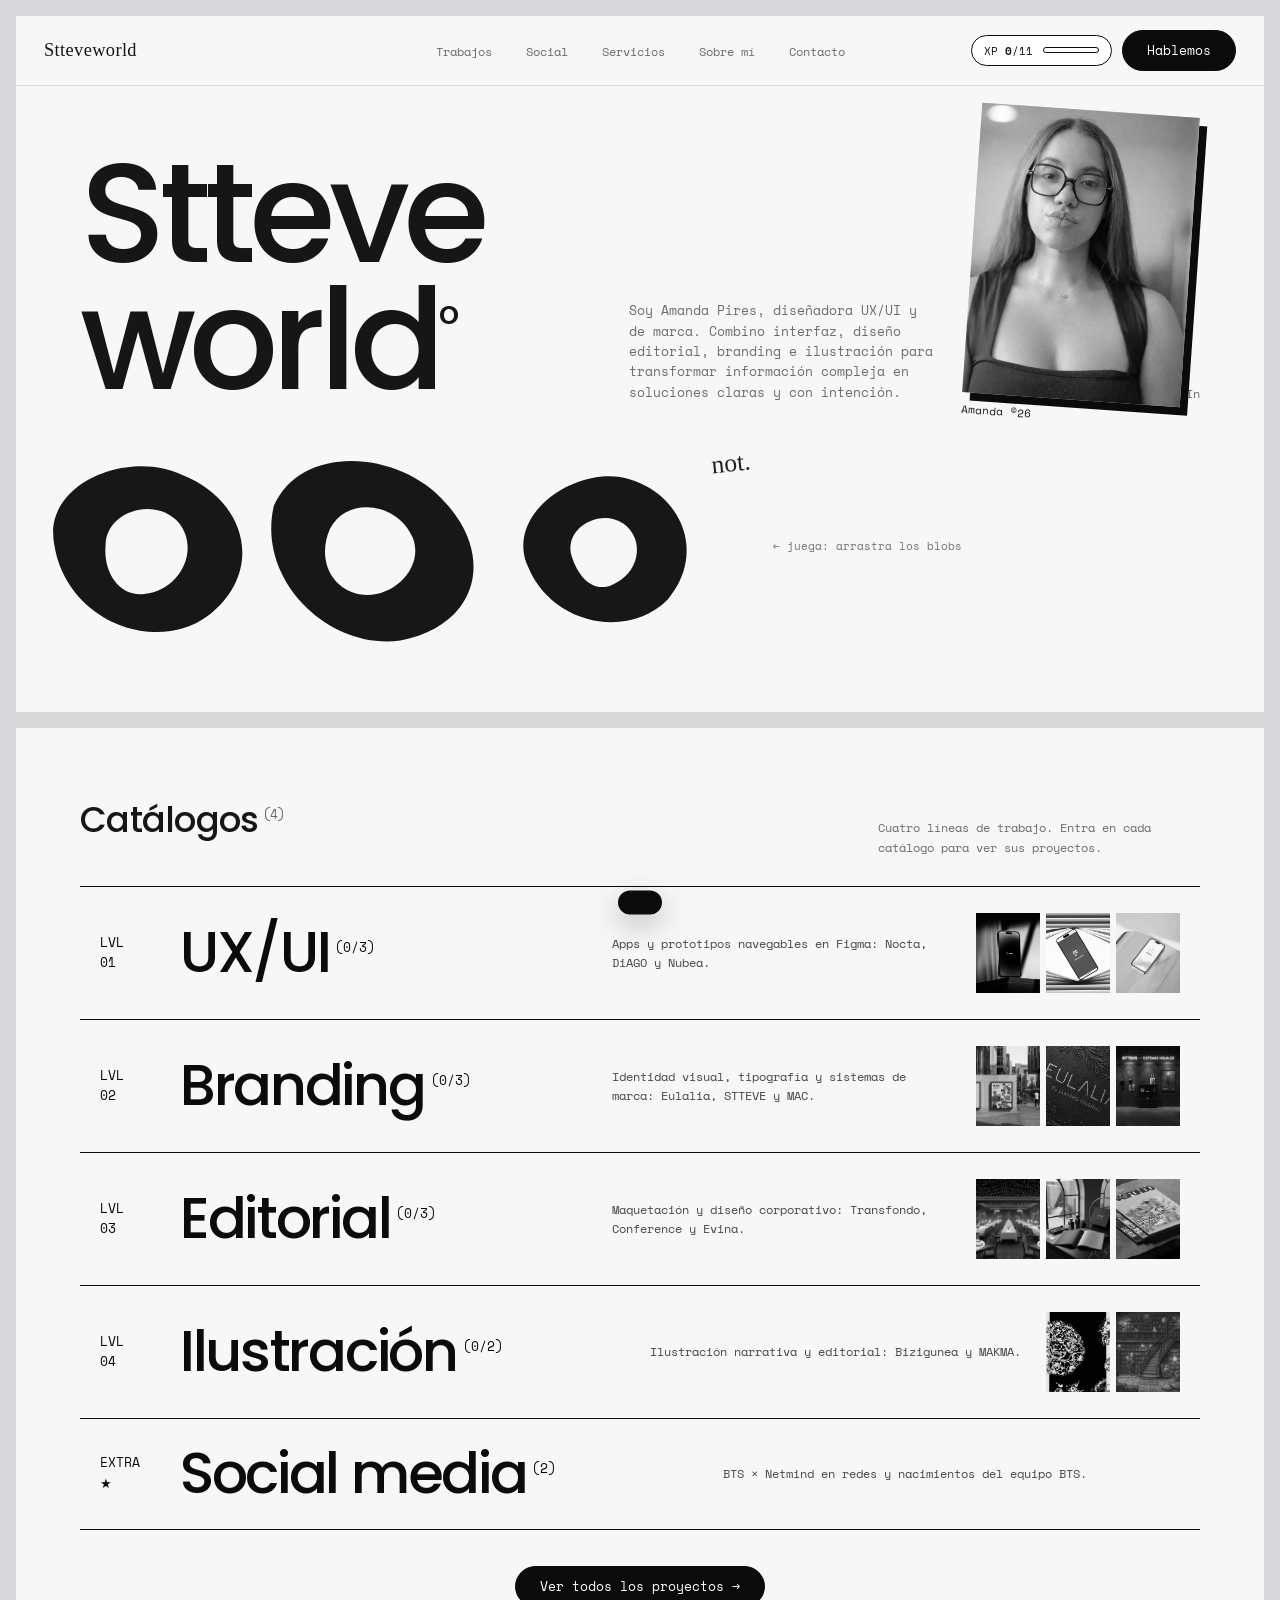
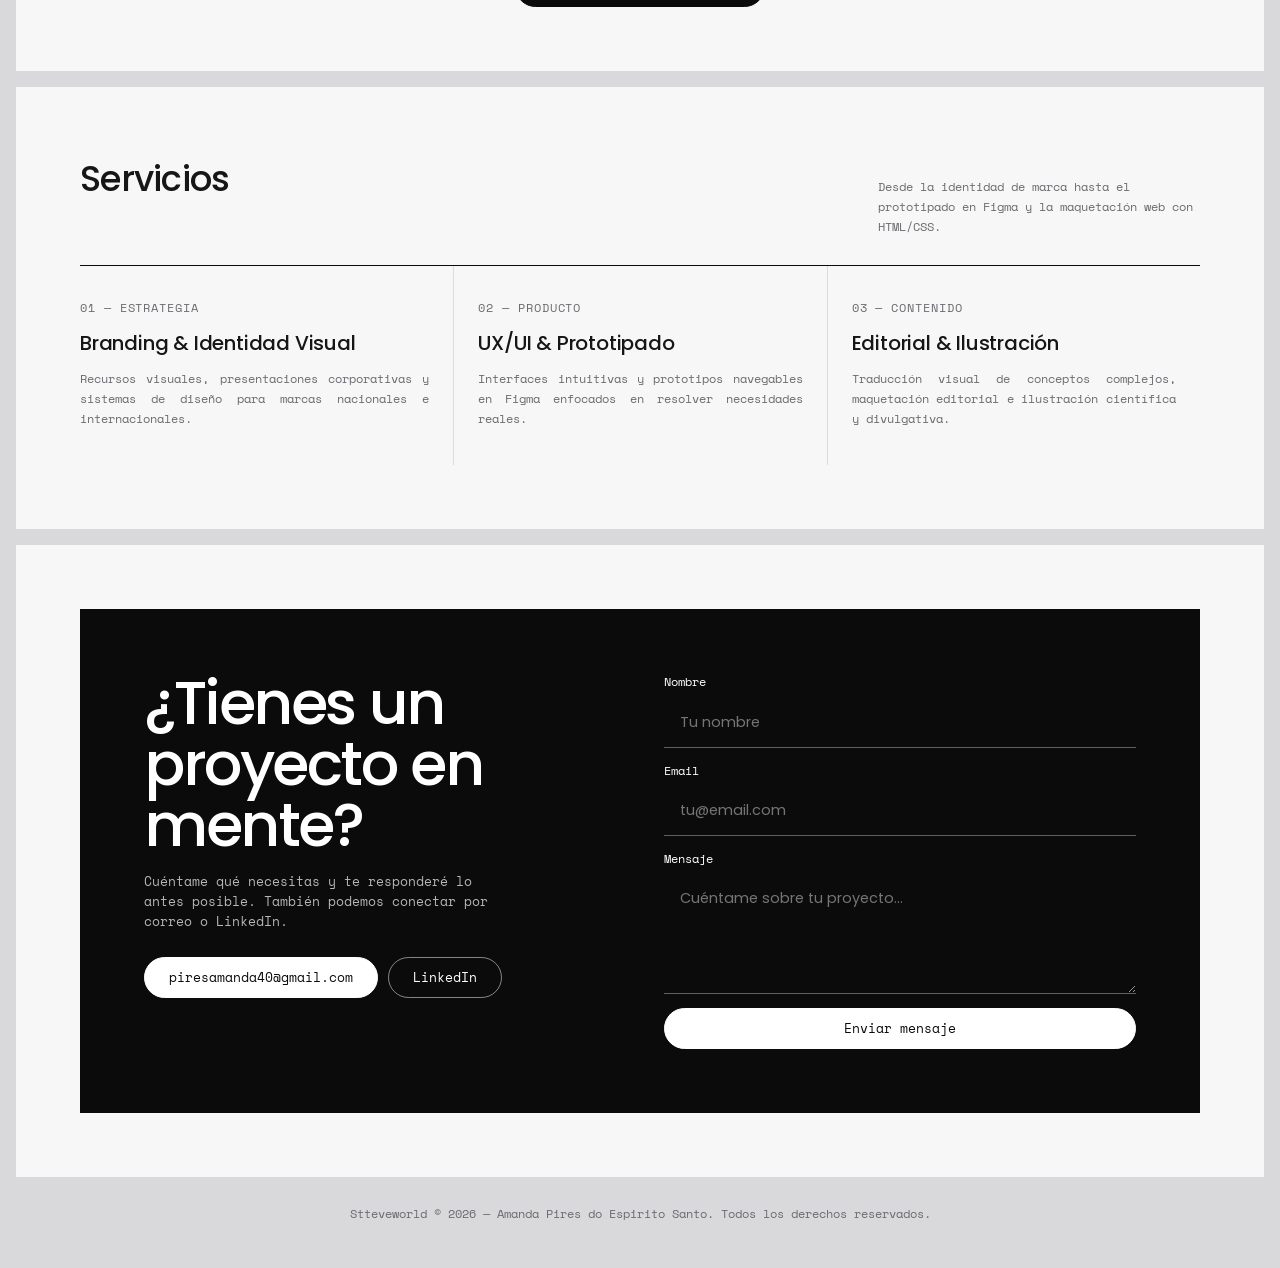
==== index.html @ e44df7d2 "Add files via upload" ====
<!DOCTYPE html>
<html lang="es">
<head>
    <meta charset="UTF-8">
    <meta name="viewport" content="width=device-width, initial-scale=1.0">
    <title>Stteveworld | Amanda Pires — UX/UI & Branding</title>
    <meta name="description" content="Portfolio de Amanda Pires: Diseñadora UX/UI, Branding, Diseño Editorial e Ilustración.">
    <meta name="theme-color" content="#d9d9dc">
    <link rel="preconnect" href="https://fonts.googleapis.com">
    <link rel="preconnect" href="https://fonts.gstatic.com" crossorigin>
    <link href="https://fonts.googleapis.com/css2?family=Permanent+Marker&family=Space+Mono:wght@400;700&display=swap" rel="stylesheet">

    <style>
        @font-face { font-family: "Poppins"; src: url("font/Poppins-Regular.ttf") format("truetype"); font-weight: 400; font-display: swap; }
        @font-face { font-family: "Poppins"; src: url("font/Poppins-Medium.ttf") format("truetype"); font-weight: 500; font-display: swap; }
        @font-face { font-family: "Poppins"; src: url("font/Poppins-Bold.ttf") format("truetype"); font-weight: 700; font-display: swap; }

        :root {
            --fondo: #d9d9dc;
            --hoja: #f7f7f7;
            --blanco: #ffffff;
            --negro: #0b0b0b;
            --texto: #161616;
            --suave: #6b6b70;
            --borde: #dcdcde;
            --sep: 16px;
            --pill: 999px;
            --fuente: "Poppins", system-ui, -apple-system, sans-serif;
            --mono: "Space Mono", ui-monospace, Menlo, monospace;
            --marker: "Permanent Marker", "Comic Sans MS", cursive;
        }

        *, *::before, *::after { box-sizing: border-box; }
        [hidden] { display: none !important; }
        html { scroll-behavior: smooth; -webkit-text-size-adjust: 100%; }
        body { margin: 0; background: var(--fondo); color: var(--texto); font-family: var(--fuente); font-size: 16px; line-height: 1.6; -webkit-font-smoothing: antialiased; }
        img { max-width: 100%; display: block; }
        a { color: inherit; text-decoration: none; }
        h1, h2, h3, h4, p, dl, dd { margin: 0; }
        :focus-visible { outline: 2px solid var(--negro); outline-offset: 3px; }
        section[id] { scroll-margin-top: 100px; }

        .contenedor { max-width: 1360px; margin: 0 auto; padding: var(--sep); }
        .mono { font-family: var(--mono); }

        /* ============ CABECERA ============ */
        .cabecera { position: sticky; top: 0; z-index: 1000; background: var(--hoja); border-bottom: 1px solid var(--borde); }
        .cabecera__in { display: grid; grid-template-columns: 1fr auto 1fr; align-items: center; gap: 16px; padding: 14px 28px; position: relative; }
        .logo { font-family: var(--marker); font-size: 1.15rem; letter-spacing: .02em; }
        .nav ul { display: flex; gap: 34px; margin: 0; padding: 0; list-style: none; }
        .nav a { font-family: var(--mono); font-size: .78rem; color: var(--suave); transition: color .2s; }
        .nav a:hover, .nav a.activo { color: var(--negro); text-decoration: underline; text-underline-offset: 5px; }
        .cabecera__der { justify-self: end; display: flex; gap: 10px; align-items: center; }
        .burger { display: none; width: 40px; height: 40px; border: 0; border-radius: 50%; background: var(--negro); cursor: pointer; position: relative; }
        .burger span, .burger span::before, .burger span::after { content: ""; position: absolute; left: 10px; right: 10px; height: 2px; background: #fff; border-radius: 2px; }
        .burger span { top: 19px; }
        .burger span::before { top: -6px; }
        .burger span::after { top: 6px; }

        /* ============ BOTONES ============ */
        .boton { display: inline-flex; align-items: center; justify-content: center; gap: 8px; padding: 10px 24px; background: var(--negro); color: #fff; font: 400 .8rem var(--mono); border-radius: var(--pill); border: 1px solid var(--negro); cursor: pointer; transition: transform .2s, box-shadow .2s; }
        .boton:hover { transform: translateY(-2px); box-shadow: 0 8px 20px rgba(0,0,0,.18); }
        .boton--blanco { background: #fff; color: var(--negro); border-color: #fff; }
        .boton--borde { background: transparent; color: var(--negro); border-color: var(--negro); }

        /* ============ HOJAS ============ */
        .hoja { margin-top: var(--sep); padding: clamp(28px, 5vw, 64px); background: var(--hoja); }
        .hoja--primero { margin-top: 0; }
        .etiqueta { display: inline-block; font-family: var(--mono); font-size: .72rem; text-transform: uppercase; letter-spacing: .08em; color: var(--suave); }
        sup.cnt { font-family: var(--mono); font-size: .38em; font-weight: 400; vertical-align: super; margin-left: 4px; color: var(--suave); }

        /* ============ HERO ============ */
        .hero { position: relative; overflow: hidden; }
        .hero__fila { display: grid; grid-template-columns: 1.2fr 1fr auto; gap: 32px; align-items: end; }
        .hero h1 { font-size: clamp(3.4rem, 11vw, 9rem); font-weight: 500; line-height: .9; letter-spacing: -.05em; }
        .hero h1 sup { font-size: .35em; vertical-align: super; }
        .hero__txt { font-family: var(--mono); font-size: .8rem; color: var(--suave); max-width: 38ch; line-height: 1.6; }
        .hero__links { display: flex; gap: 18px; font-family: var(--mono); font-size: .72rem; color: var(--suave); }
        .hero__links a:hover { color: var(--negro); }
        .blobs { display: flex; margin: 40px 0 0 -64px; opacity: .95; }
        .blobs svg { width: clamp(120px, 20vw, 260px); height: auto; margin-right: -28px; fill: var(--negro); }
        .blobs svg:nth-child(2) { transform: rotate(18deg) scale(1.1); }
        .blobs svg:nth-child(3) { transform: rotate(-12deg) scale(.9); }
        .nota-marker { font-family: var(--marker); font-size: 1.6rem; transform: rotate(-6deg); display: inline-block; margin-left: 20px; }

        /* ============ CATÁLOGOS (HOME) ============ */
        .cab-lista { display: flex; justify-content: space-between; align-items: baseline; gap: 20px; margin-bottom: 28px; flex-wrap: wrap; }
        .cab-lista h2 { font-size: clamp(1.6rem, 3vw, 2.2rem); font-weight: 500; letter-spacing: -.02em; }
        .cab-lista p { font-family: var(--mono); font-size: .78rem; color: var(--suave); max-width: 46ch; }

        .catalogo { display: grid; grid-template-columns: 56px 1.2fr 1fr auto; gap: 24px; align-items: center; padding: 26px 20px; border-top: 1px solid var(--negro); color: var(--negro); transition: background .25s, color .25s; cursor: pointer; }
        .catalogo:last-child { border-bottom: 1px solid var(--negro); }
        .catalogo:hover { background: var(--negro); color: #fff; }
        .catalogo__num { font-family: var(--mono); font-size: .8rem; }
        .catalogo__nom { font-size: clamp(1.8rem, 4.5vw, 3.6rem); font-weight: 500; letter-spacing: -.04em; line-height: 1; }
        .catalogo__nom sup { font-family: var(--mono); font-size: .8rem; letter-spacing: 0; vertical-align: super; margin-left: 6px; }
        .catalogo__txt { font-family: var(--mono); font-size: .78rem; line-height: 1.55; opacity: .75; }
        .catalogo__mini { display: flex; gap: 6px; }
        .catalogo__mini span { width: 64px; height: 80px; background: #cfcfd2 center/cover no-repeat; filter: grayscale(1); transition: filter .25s; }
        .catalogo:hover .catalogo__mini span { filter: none; }

        /* ============ SERVICIOS ============ */
        .servicios { display: grid; grid-template-columns: repeat(3, 1fr); gap: 0; border-top: 1px solid var(--negro); }
        .servicio { padding: 28px 24px 36px 0; }
        .servicio + .servicio { padding-left: 24px; border-left: 1px solid var(--borde); }
        .servicio h3 { font-size: 1.25rem; font-weight: 500; margin: 8px 0 10px; letter-spacing: -.01em; }
        .servicio p { font-family: var(--mono); font-size: .78rem; color: var(--suave); line-height: 1.6; text-align: justify; }

        /* ============ TRABAJOS ============ */
        .trab-titulo { font-size: clamp(2.6rem, 7vw, 5.5rem); font-weight: 500; letter-spacing: -.05em; line-height: 1; }
        .trab-barra { display: flex; justify-content: space-between; align-items: flex-end; gap: 24px; flex-wrap: wrap; margin: 40px 0 24px; }
        .filtros, .vistas { display: flex; flex-wrap: wrap; gap: 6px 22px; }
        .filtro, .vista-btn { background: none; border: 0; padding: 0; cursor: pointer; font-family: var(--fuente); font-size: clamp(1rem, 1.8vw, 1.4rem); font-weight: 500; color: #b3b3b7; transition: color .2s; }
        .filtro:hover, .vista-btn:hover { color: var(--texto); }
        .filtro.activo, .vista-btn.activo { color: var(--negro); }
        .filtro sup { font-family: var(--mono); font-size: .55em; font-weight: 400; margin-left: 2px; }

        .obras { display: grid; gap: 4px; }
        .obras--grid { grid-template-columns: repeat(4, 1fr); }
        .obras--list { grid-template-columns: 1fr; gap: 0; border-top: 1px solid var(--negro); }
        .obras--feed { grid-template-columns: minmax(0, 620px); justify-content: center; gap: 56px; }
        .obras--full { grid-template-columns: 1fr; gap: 4px; }

        .obra { display: flex; flex-direction: column; color: var(--negro); }
        .obra__img { position: relative; overflow: hidden; background: #d4d4d7; display: grid; place-items: center; }
        .obra__img img { position: absolute; inset: 0; width: 100%; height: 100%; object-fit: cover; filter: grayscale(1) contrast(1.05); transition: filter .35s, transform .5s; }
        .obra:hover .obra__img img { filter: none; transform: scale(1.04); }
        .obra__ph { font-family: var(--marker); font-size: 1.6rem; color: #9a9aa0; text-align: center; padding: 12px; }
        .obra__info { display: grid; grid-template-columns: auto 1fr auto; gap: 10px; padding: 10px 2px 14px; font-family: var(--mono); font-size: .72rem; }
        .obra__info b { font-weight: 700; }
        .obra__info em { font-style: normal; color: var(--suave); }

        .obras--grid .obra__img { aspect-ratio: 4 / 5; }
        .obras--feed .obra__img { aspect-ratio: 4 / 5; }
        .obras--full .obra__img { aspect-ratio: 16 / 8; }
        .obras--full .obra__info { position: absolute; }
        .obras--full .obra { position: relative; }
        .obras--full .obra__info { left: 20px; bottom: 14px; color: #fff; mix-blend-mode: difference; z-index: 2; }
        .obras--full .obra__info em { color: #fff; }

        .obras--list .obra { display: grid; grid-template-columns: 90px 1fr 1fr 80px; gap: 24px; align-items: center; padding: 14px 8px; border-bottom: 1px solid var(--borde); transition: background .2s, color .2s; }
        .obras--list .obra:hover { background: var(--negro); color: #fff; }
        .obras--list .obra:hover em { color: #aaa; }
        .obras--list .obra__img { width: 90px; height: 64px; }
        .obras--list .obra__ph { font-size: .8rem; padding: 4px; }
        .obras--list .obra__info { display: contents; }
        .obras--list .obra__info b { font-family: var(--fuente); font-size: 1.25rem; font-weight: 500; grid-column: 2; order: 1; }
        .obras--list .obra__info span { display: none; }
        .obras--list .obra__info em.cat { grid-column: 3; }
        .obras--list .obra__info em.anio { grid-column: 4; text-align: right; }

        /* ============ CASO DE ESTUDIO ============ */
        .proy-hero { display: grid; grid-template-columns: 1fr 1fr; gap: 40px; align-items: end; margin: 28px 0 36px; }
        .proy-hero h1 { font-size: clamp(3rem, 8vw, 6.5rem); font-weight: 500; letter-spacing: -.05em; line-height: .95; }
        .proy-hero p { font-family: var(--mono); font-size: .85rem; color: var(--suave); text-align: justify; }
        .proy-meta { display: grid; grid-template-columns: repeat(4, 1fr); border-top: 1px solid var(--negro); border-bottom: 1px solid var(--negro); margin-bottom: 20px; }
        .meta { padding: 14px 16px 14px 0; }
        .meta + .meta { padding-left: 16px; border-left: 1px solid var(--borde); }
        .meta dt { font-family: var(--mono); font-size: .68rem; text-transform: uppercase; letter-spacing: .08em; color: var(--suave); }
        .meta dd { font-size: .95rem; font-weight: 500; }
        .proy-banner { position: relative; aspect-ratio: 16 / 8; background: #d4d4d7; overflow: hidden; margin-bottom: 56px; }
        .proy-banner img { position: absolute; inset: 0; width: 100%; height: 100%; object-fit: cover; }
        .sec { margin-bottom: 64px; }
        .sec__head { display: flex; justify-content: space-between; align-items: baseline; gap: 16px; border-bottom: 1px solid var(--negro); padding-bottom: 12px; margin-bottom: 24px; }
        .sec__head h2 { font-size: clamp(1.4rem, 2.6vw, 2rem); font-weight: 500; letter-spacing: -.02em; }
        .dos { display: grid; grid-template-columns: 1fr 1fr; gap: 4px; }
        .caja { padding: 34px; background: #ececee; }
        .caja--negra { background: var(--negro); color: #fff; }
        .caja h3 { font-size: 1.3rem; font-weight: 500; margin-bottom: 12px; }
        .caja p { font-family: var(--mono); font-size: .82rem; line-height: 1.7; text-align: justify; color: inherit; opacity: .85; }
        .pasos { display: grid; grid-template-columns: repeat(3, 1fr); gap: 4px; }
        .paso { padding: 28px; background: #ececee; }
        .paso__num { font-family: var(--marker); font-size: 2rem; }
        .paso h4 { font-size: 1.05rem; font-weight: 500; margin: 6px 0; }
        .paso p { font-family: var(--mono); font-size: .76rem; color: var(--suave); line-height: 1.6; }
        .resultado { display: grid; grid-template-columns: 1fr auto; gap: 32px; align-items: center; padding: 48px; background: var(--negro); color: #fff; }
        .resultado h3 { font-size: clamp(1.5rem, 3vw, 2.2rem); font-weight: 500; letter-spacing: -.02em; }
        .resultado p { font-family: var(--mono); font-size: .82rem; color: rgba(255,255,255,.75); margin-top: 12px; max-width: 60ch; }
        .galeria { display: grid; grid-template-columns: repeat(2, 1fr); gap: 4px; }
        .galeria figure { position: relative; margin: 0; aspect-ratio: 4 / 3; background: #d4d4d7; overflow: hidden; }
        .galeria figure:first-child { grid-column: span 2; aspect-ratio: 16 / 8; }
        .galeria figure:last-child:nth-child(even) { grid-column: span 2; aspect-ratio: 16 / 8; }
        .galeria img { position: absolute; inset: 0; width: 100%; height: 100%; object-fit: cover; }

        /* ---- Caso Nocta: componentes de diseño ---- */
        :root { --nocta: #2f6fe0; }
        .cn-tabs { position: sticky; top: 74px; z-index: 50; display: flex; gap: 8px; flex-wrap: wrap; padding: 12px 0; margin-bottom: 40px; background: var(--hoja); border-bottom: 1px solid var(--borde); }
        .cn-tab { font-family: var(--mono); font-size: .72rem; text-transform: uppercase; letter-spacing: .06em; padding: 8px 18px; border: 1px solid var(--negro); border-radius: var(--pill); background: transparent; color: var(--negro); cursor: pointer; transition: background .2s, color .2s; }
        .cn-tab:hover { background: #e4e4e7; }
        .cn-tab.activo { background: var(--negro); color: #fff; }
        .cn { scroll-margin-top: 150px; margin-bottom: 72px; }
        .cn__lead { font-size: clamp(1.1rem, 2vw, 1.5rem); font-weight: 400; letter-spacing: -.01em; line-height: 1.35; max-width: 34ch; margin-bottom: 28px; }
        .cn__sub { font-family: var(--mono); font-size: .7rem; text-transform: uppercase; letter-spacing: .1em; color: var(--suave); margin: 40px 0 14px; }
        .cn-grid3 { display: grid; grid-template-columns: repeat(3, 1fr); gap: 4px; }
        .cn-grid2 { display: grid; grid-template-columns: repeat(2, 1fr); gap: 4px; }
        .cn-grid4 { display: grid; grid-template-columns: repeat(4, 1fr); gap: 4px; }
        .cn-card { padding: 28px; background: #ececee; }
        .cn-card--negro { background: var(--negro); color: #fff; }
        .cn-card--azul { background: var(--nocta); color: #fff; }
        .cn-card h4 { font-size: 1.1rem; font-weight: 500; margin-bottom: 4px; }
        .cn-tag { display: inline-block; font-family: var(--mono); font-size: .66rem; text-transform: uppercase; letter-spacing: .08em; padding: 3px 10px; border: 1px solid currentColor; border-radius: var(--pill); margin-bottom: 12px; opacity: .75; }
        .cn-card p { font-family: var(--mono); font-size: .76rem; line-height: 1.65; opacity: .85; }
        .cn-card p + p { margin-top: 10px; }
        .cn-card p b { font-weight: 700; opacity: 1; }
        .cn-stat { padding: 28px 24px; background: var(--negro); color: #fff; display: flex; flex-direction: column; justify-content: space-between; min-height: 190px; }
        .cn-stat strong { font-size: clamp(2rem, 3.6vw, 3rem); font-weight: 500; letter-spacing: -.04em; line-height: 1; color: #fff; }
        .cn-stat strong em { font-style: normal; color: #7fb0ff; }
        .cn-stat span { font-family: var(--mono); font-size: .74rem; line-height: 1.5; color: rgba(255,255,255,.7); margin-top: 18px; }
        .cn-stat:nth-child(even) { background: var(--nocta); }
        .cn-stat:nth-child(even) strong em { color: #fff; opacity: .8; }
        .cn-stat:nth-child(even) span { color: rgba(255,255,255,.85); }
        .cn-dafo { display: grid; grid-template-columns: repeat(2, 1fr); gap: 4px; }
        .cn-dafo .cn-card ul { list-style: none; padding: 0; margin: 0; font-family: var(--mono); font-size: .76rem; line-height: 1.55; }
        .cn-dafo .cn-card li { padding: 8px 0; border-top: 1px solid rgba(0,0,0,.15); }
        .cn-dafo .cn-card--negro li, .cn-dafo .cn-card--azul li { border-top-color: rgba(255,255,255,.25); }
        .cn-fig { margin: 0; background: var(--negro); overflow: hidden; }
        .cn-fig img { width: 100%; height: auto; display: block; cursor: zoom-in; }
        .cn-fig figcaption { font-family: var(--mono); font-size: .68rem; color: rgba(255,255,255,.6); padding: 10px 14px; }
        .cn-row2 { display: grid; grid-template-columns: 1fr 1.15fr; gap: 4px; margin-top: 4px; }
        .cn-row2 .cn-fig { display: flex; flex-direction: column; justify-content: center; }
        .cn-quote { padding: clamp(28px, 4vw, 48px); background: var(--negro); color: #fff; display: flex; flex-direction: column; justify-content: center; gap: 32px; }
        .cn-quote blockquote { margin: 0; font-size: clamp(1.2rem, 2.4vw, 1.8rem); letter-spacing: -.02em; line-height: 1.25; }
        .cn-quote cite { display: block; font-family: var(--mono); font-style: normal; font-size: .72rem; color: rgba(255,255,255,.6); margin-top: 14px; }
        .cn-quote ul { list-style: none; margin: 0; padding: 0; font-family: var(--mono); font-size: .76rem; line-height: 1.55; }
        .cn-quote li { padding: 9px 0; border-top: 1px solid rgba(255,255,255,.22); }
        .cn-quote li b { color: #7fb0ff; font-weight: 400; margin-right: 8px; }
        .cn-flow { display: grid; grid-template-columns: 1fr auto 1fr auto 1fr; gap: 12px; align-items: stretch; margin-bottom: 4px; }
        .cn-flow .cn-card { padding: 22px; }
        .cn-flow .cn-card small { display: block; font-family: var(--mono); font-size: .64rem; text-transform: uppercase; letter-spacing: .1em; opacity: .65; margin-bottom: 8px; }
        .cn-flow .cn-arrow { align-self: center; font-family: var(--mono); font-size: 1.2rem; }
        .cn-chips { display: flex; flex-wrap: wrap; gap: 8px; }
        .cn-chip { padding: 8px 16px; border: 1px solid var(--negro); border-radius: var(--pill); font-family: var(--mono); font-size: .74rem; background: #fff; }
        .cn-arbol { display: grid; gap: 4px; }
        .cn-arbol__raiz { display: flex; flex-wrap: wrap; align-items: center; gap: 8px; font-family: var(--mono); font-size: .74rem; padding: 18px 0 22px; }
        .cn-arbol__raiz span { padding: 7px 16px; border-radius: var(--pill); background: var(--negro); color: #fff; }
        .cn-arbol__raiz i { font-style: normal; color: var(--suave); }
        .cn-arbol__ramas { display: grid; grid-template-columns: repeat(5, 1fr); gap: 4px; }
        .cn-rama { background: #ececee; padding: 18px; }
        .cn-rama h5 { margin: 0 0 12px; font-size: 1rem; font-weight: 500; padding-bottom: 10px; border-bottom: 1px solid var(--negro); }
        .cn-rama ul { list-style: none; margin: 0; padding: 0; font-family: var(--mono); font-size: .72rem; line-height: 1.5; }
        .cn-rama li { padding: 5px 0; }
        .cn-rama li::before { content: "↳ "; color: var(--suave); }
        .cn-mvp .cn-card { min-height: 190px; display: flex; flex-direction: column; justify-content: space-between; }
        .cn-mvp .cn-card .n { font-family: var(--marker); font-size: 2rem; line-height: 1; }
        .cn-apps { display: flex; justify-content: center; align-items: center; gap: clamp(24px, 6vw, 80px); padding: clamp(28px, 5vw, 56px); background: var(--negro); }
        .cn-apps img { height: clamp(300px, 46vw, 520px); width: auto; max-width: 44%; object-fit: contain; cursor: zoom-in; }
        .cn-cierre { margin-top: 4px; padding: clamp(28px, 4vw, 48px); background: #ececee; font-size: clamp(1.1rem, 2vw, 1.5rem); letter-spacing: -.01em; line-height: 1.35; }
        .cn-cierre small { display: block; font-family: var(--mono); font-size: .72rem; color: var(--suave); margin-top: 14px; letter-spacing: 0; }
        @media (max-width: 960px) {
            .cn-grid3, .cn-grid4, .cn-grid2, .cn-dafo, .cn-row2 { grid-template-columns: 1fr; }
            .cn-flow { grid-template-columns: 1fr; }
            .cn-flow .cn-arrow { transform: rotate(90deg); justify-self: center; }
            .cn-arbol__ramas { grid-template-columns: 1fr 1fr; }
            .cn-tabs { top: 64px; }
        }
        .cn-insig { display: flex; flex-wrap: wrap; gap: 8px; margin: 0 0 20px; }
        .cn-insig span { font-family: var(--mono); font-size: .72rem; padding: 6px 16px; border: 1px solid var(--negro); border-radius: var(--pill); background: #fff; }
        .cn-insig span:first-child { background: var(--negro); color: #fff; }
        .cn-gal { display: grid; grid-template-columns: repeat(2, 1fr); gap: 4px; align-items: start; }
        .cn-gal .cn-fig--ancho { grid-column: span 2; }
        .cn-gal .cn-fig { background: #ececee; }
        .cn-gal .cn-fig figcaption { color: var(--suave); }
        .cn-premio { display: grid; grid-template-columns: auto 1fr; gap: 28px; align-items: center; padding: clamp(28px, 5vw, 56px); background: var(--negro); color: #fff; }
        .cn-premio .estrella { font-family: var(--marker); font-size: clamp(3.5rem, 8vw, 6rem); line-height: 1; }
        .cn-premio h3 { font-size: clamp(1.6rem, 3.4vw, 2.6rem); font-weight: 500; letter-spacing: -.03em; line-height: 1.05; }
        .cn-premio p { font-family: var(--mono); font-size: .8rem; color: rgba(255,255,255,.7); margin-top: 12px; max-width: 54ch; }
        .cn-equipo { display: flex; flex-wrap: wrap; gap: 8px; margin-top: 4px; }
        .cn-equipo span { padding: 8px 16px; border-radius: var(--pill); border: 1px solid var(--negro); font-family: var(--mono); font-size: .74rem; background: #fff; }
        .cn-equipo span.yo { background: var(--negro); color: #fff; }
        .cn-dias { display: grid; grid-template-columns: repeat(5, 1fr); gap: 4px; }
        .cn-dia { background: #ececee; padding: 18px; }
        .cn-dia:nth-child(odd) { background: var(--negro); color: #fff; }
        .cn-dia small { font-family: var(--mono); font-size: .66rem; text-transform: uppercase; letter-spacing: .1em; opacity: .65; }
        .cn-dia h5 { margin: 4px 0 12px; font-size: 1.15rem; font-weight: 500; letter-spacing: -.02em; }
        .cn-dia ul { list-style: none; margin: 0; padding: 0; font-family: var(--mono); font-size: .72rem; line-height: 1.5; }
        .cn-dia li { padding: 6px 0; border-top: 1px solid rgba(128,128,128,.35); }
        .cn-pal { display: flex; gap: 4px; margin-top: 4px; }
        .cn-pal i { flex: 1; height: 56px; }
        @media (max-width: 960px) { .cn-gal, .cn-dias, .cn-premio { grid-template-columns: 1fr; } .cn-gal .cn-fig--ancho { grid-column: auto; } }
        /* ============ LANDING DE PRODUCTO (estilo app landing) ============ */
        .lp { --a: #2f6fe0; --b: #7fb0ff; --fondo-hero: #070a14; margin: 0 0 56px; background: #fff; }
        .lp-hero { position: relative; background: radial-gradient(120% 90% at 80% 10%, color-mix(in srgb, var(--a) 35%, var(--fondo-hero)) 0%, var(--fondo-hero) 60%); color: #fff; padding: clamp(36px, 6vw, 72px) clamp(24px, 5vw, 64px) clamp(120px, 14vw, 190px); overflow: hidden; }
        .lp-hero__in { display: grid; grid-template-columns: 1.1fr 1fr; gap: 32px; align-items: center; max-width: 1100px; margin: 0 auto; }
        .lp-kicker { font-family: var(--mono); font-size: .72rem; letter-spacing: .14em; text-transform: uppercase; color: var(--b); }
        .lp-hero h2 { font-size: clamp(2.2rem, 5.4vw, 4.2rem); font-weight: 400; letter-spacing: -.04em; line-height: 1.02; margin: 14px 0 18px; }
        .lp-hero h2 b { font-weight: 500; color: var(--b); }
        .lp-hero p { font-family: var(--mono); font-size: .82rem; line-height: 1.75; color: rgba(255,255,255,.72); max-width: 46ch; }
        .lp-cta { display: flex; flex-wrap: wrap; gap: 10px; margin-top: 26px; }
        .lp-btn { display: inline-flex; padding: 12px 26px; border-radius: var(--pill); background: var(--a); color: #fff; font: 400 .8rem var(--mono); border: 1px solid var(--a); cursor: pointer; transition: transform .2s, box-shadow .2s; }
        .lp-btn:hover { transform: translateY(-2px); box-shadow: 0 10px 26px color-mix(in srgb, var(--a) 55%, transparent); }
        .lp-btn--borde { background: transparent; border-color: rgba(255,255,255,.5); }
        .lp-phones { position: relative; display: flex; justify-content: center; align-items: center; gap: 0; min-height: 360px; }
        .lp-phones img, .lp-phones .lp-ph { height: clamp(300px, 36vw, 440px); width: auto; filter: drop-shadow(0 30px 40px rgba(0,0,0,.45)); }
        .lp-phones > :nth-child(1) { rotate: -7deg; translate: 18px 6px; z-index: 1; }
        .lp-phones > :nth-child(2) { rotate: 6deg; translate: -18px 4px; z-index: 2; }
        .lp-phones > :only-child { rotate: 4deg; translate: 0 0; }
        .lp-ph { aspect-ratio: 9 / 18.5; background: #0b0b0b; border-radius: 40px; padding: 10px; position: relative; border: 2px solid #3a3a40; }
        .lp-ph iframe { width: 100%; height: 100%; border: 0; border-radius: 30px; background: #fff; display: block; }
        .lp-demo { width: 100%; height: 100%; border: 0; border-radius: 30px; cursor: pointer; background: linear-gradient(160deg, var(--a), var(--b)); color: #fff; display: grid; place-content: center; gap: 10px; text-align: center; font-family: var(--marker); font-size: 1.5rem; padding: 16px; }
        .lp-demo small { font-family: var(--mono); font-size: .7rem; opacity: .85; }
        .lp-wave { position: absolute; left: 0; right: 0; bottom: -1px; width: 100%; height: clamp(60px, 9vw, 130px); display: block; }
        .lp-wave path { fill: #fff; }
        .lp-bloque { max-width: 1100px; margin: 0 auto; padding: clamp(32px, 5vw, 64px) clamp(24px, 5vw, 64px); }
        .lp-titulo { font-size: 1.15rem; font-weight: 500; padding-left: 14px; border-left: 3px solid var(--a); letter-spacing: .01em; margin-bottom: 22px; text-transform: uppercase; }
        .lp-titulo span { font-weight: 300; }
        .lp-about { display: grid; grid-template-columns: 1.2fr 1fr; gap: 40px; align-items: center; }
        .lp-about p { font-family: var(--mono); font-size: .8rem; line-height: 1.8; color: var(--suave); margin-bottom: 14px; }
        .lp-about__chips { display: grid; grid-template-columns: 1fr 1fr; gap: 10px 20px; margin-top: 18px; font-family: var(--mono); font-size: .76rem; }
        .lp-about__chips span::before { content: "◆ "; color: var(--a); }
        .lp-stage { background: var(--fondo-hero); border-radius: 28px; padding: 28px; display: grid; place-items: center; }
        .lp-stage img { height: clamp(260px, 34vw, 400px); width: auto; max-width: 100%; object-fit: contain; border-radius: 12px; }
        .lp-feats { display: grid; grid-template-columns: repeat(4, 1fr); gap: 24px; text-align: center; border-top: 1px solid var(--borde); }
        .lp-feat { padding-top: 12px; }
        .lp-ico { width: 56px; height: 56px; border-radius: 50%; border: 1px solid var(--borde); display: grid; place-items: center; margin: 0 auto 14px; color: var(--a); background: #fff; }
        .lp-ico svg { width: 24px; height: 24px; fill: none; stroke: currentColor; stroke-width: 1.6; stroke-linecap: round; stroke-linejoin: round; }
        .lp-feat h4 { font-size: .9rem; font-weight: 500; text-transform: uppercase; letter-spacing: .03em; margin-bottom: 6px; }
        .lp-feat p { font-family: var(--mono); font-size: .72rem; line-height: 1.6; color: var(--suave); }
        .lp-band { background: #f0f0f2; }
        .lp-band .lp-bloque { display: grid; grid-template-columns: .9fr 1.1fr 1fr; gap: 36px; align-items: center; }
        .lp-band__lista { display: grid; gap: 20px; }
        .lp-item { display: grid; grid-template-columns: auto 1fr; gap: 16px; align-items: center; }
        .lp-item .lp-ico { margin: 0; width: 52px; height: 52px; }
        .lp-item:first-child .lp-ico { background: var(--a); color: #fff; border-color: var(--a); }
        .lp-item h4 { font-size: .85rem; font-weight: 500; text-transform: uppercase; }
        .lp-item p { font-family: var(--mono); font-size: .72rem; line-height: 1.55; color: var(--suave); }
        .lp-band__txt { font-family: var(--mono); font-size: .78rem; line-height: 1.8; color: var(--suave); border-left: 1px solid var(--borde); padding-left: 28px; }
        .lp-shots { display: flex; gap: 12px; overflow-x: auto; padding-bottom: 12px; scroll-snap-type: x mandatory; }
        .lp-shots .lp-stage { flex: 0 0 auto; scroll-snap-align: start; padding: 20px; }
        .lp-shots img { height: clamp(260px, 30vw, 380px); }
        .lp-shots .lp-stage figcaption { color: rgba(255,255,255,.65); font-family: var(--mono); font-size: .68rem; margin-top: 10px; text-align: center; }
        @media (max-width: 960px) {
            .lp-hero__in, .lp-about, .lp-band .lp-bloque { grid-template-columns: 1fr; }
            .lp-feats { grid-template-columns: 1fr 1fr; }
            .lp-band__txt { border-left: 0; padding-left: 0; }
        }
        .proy-nav { display: flex; justify-content: space-between; gap: 16px; margin-top: 56px; padding-top: 28px; border-top: 1px solid var(--negro); }

        /* ============ SOBRE MÍ (ESTILO MARKER) ============ */
        .about { background: #fff; padding-bottom: 80px; overflow: hidden; }
        .about__cab { position: relative; display: flex; flex-direction: column; align-items: center; margin-top: 12px; }
        .about__foto { width: min(100%, 1100px); aspect-ratio: 16 / 8; background: #d4d4d7 center/cover; position: relative; overflow: hidden; z-index: 1; }
        .about__foto img { position: absolute; inset: 0; width: 100%; height: 100%; object-fit: cover; filter: grayscale(1); }
        .about__titulo { color: #fff; mix-blend-mode: difference; font-family: var(--marker); font-weight: 400; font-size: clamp(5rem, 21vw, 17rem); line-height: .8; letter-spacing: -.02em; margin-top: -.42em; position: relative; z-index: 2; white-space: nowrap; color: var(--negro); }
        .about__intro { max-width: 640px; margin: 28px auto 0; text-align: center; font-size: clamp(1.1rem, 2.2vw, 1.45rem); font-weight: 400; line-height: 1.35; letter-spacing: -.01em; }
        .about__nota { max-width: 270px; margin: 14px 0 0 auto; padding-right: 8%; font-family: var(--mono); font-size: .72rem; line-height: 1.5; text-align: justify; color: var(--texto); }
        .about__nota--izq { margin-left: 6%; margin-right: auto; padding: 0; }

        .ruta { position: relative; max-width: 860px; margin: 40px auto 0; aspect-ratio: 800 / 760; }
        .ruta svg { position: absolute; inset: 0; width: 100%; height: 100%; overflow: visible; }
        .ruta path { fill: none; stroke: #777; stroke-width: 1.4; }
        .ruta path.negra { stroke: var(--negro); stroke-width: 1.8; }
        .nodo { position: absolute; width: 30%; font-family: var(--mono); font-size: .68rem; line-height: 1.45; }
        .nodo h3 { font-family: var(--fuente); font-size: clamp(1rem, 2.2vw, 1.4rem); font-weight: 400; letter-spacing: -.01em; margin-bottom: 4px; display: flex; align-items: center; gap: 6px; }
        .nodo h3::before { content: ""; width: 8px; height: 8px; border: 1px solid var(--negro); border-radius: 50%; background: #fff; flex: none; }
        .nodo--ini h3::before { background: var(--negro); }
        .nodo small { display: block; color: var(--suave); margin-bottom: 3px; }
        .nodo--izq { text-align: right; transform: translateX(-100%); }
        .nodo--izq h3 { justify-content: flex-end; flex-direction: row-reverse; }

        .cv-grid { display: grid; grid-template-columns: 1fr 1fr; gap: 4px; margin-top: 56px; }
        .cv-col { padding: 34px; background: #f1f1f2; }
        .cv-col h4 { font-family: var(--mono); font-size: .72rem; text-transform: uppercase; letter-spacing: .1em; color: var(--suave); padding-bottom: 12px; border-bottom: 1px solid var(--negro); margin-bottom: 20px; }
        .item-cv { margin-bottom: 20px; }
        .item-cv:last-child { margin-bottom: 0; }
        .item-cv__head { display: flex; justify-content: space-between; align-items: baseline; gap: 12px; }
        .item-cv__t { font-size: 1.05rem; font-weight: 500; }
        .item-cv__y { font-family: var(--mono); font-size: .72rem; color: var(--suave); white-space: nowrap; }
        .item-cv__s { font-family: var(--mono); font-size: .74rem; color: var(--texto); margin-top: 2px; }
        .item-cv__d { font-family: var(--mono); font-size: .72rem; color: var(--suave); margin-top: 4px; line-height: 1.55; text-align: justify; }
        .pills { display: flex; flex-wrap: wrap; gap: 6px; margin-top: 4px; }
        .pill { padding: 5px 14px; border: 1px solid var(--negro); border-radius: var(--pill); font-family: var(--mono); font-size: .72rem; background: #fff; }
        .about__pie { display: flex; justify-content: space-between; align-items: flex-end; margin-top: 40px; font-family: var(--mono); font-size: .75rem; }
        .about__pie .nota-marker { font-size: 2.4rem; }

        /* ============ CONTACTO ============ */
        .cta { display: grid; grid-template-columns: 1fr 1fr; gap: 48px; padding: clamp(32px, 5vw, 64px); background: var(--negro); color: #fff; }
        .cta h2 { font-size: clamp(2rem, 5vw, 3.8rem); font-weight: 500; line-height: 1; letter-spacing: -.04em; }
        .cta__txt p { font-family: var(--mono); font-size: .8rem; margin-top: 16px; color: rgba(255,255,255,.7); max-width: 44ch; }
        .cta__enlaces { display: flex; flex-wrap: wrap; gap: 10px; margin-top: 24px; }
        form { display: grid; gap: 14px; }
        label { display: grid; gap: 6px; font-family: var(--mono); font-size: .72rem; }
        input, textarea { width: 100%; padding: 14px 16px; font: 400 .9rem var(--fuente); color: #fff; background: transparent; border: 0; border-bottom: 1px solid rgba(255,255,255,.35); border-radius: 0; }
        input:focus, textarea:focus { outline: none; border-bottom-color: #fff; }
        textarea { min-height: 120px; resize: vertical; }
        .pie { padding: 28px 16px; text-align: center; font-family: var(--mono); font-size: .72rem; color: var(--suave); }

        /* ============ MODO JUEGO ============ */
        .hud { display: flex; align-items: center; gap: 10px; font-family: var(--mono); font-size: .7rem; padding: 6px 12px; border: 1px solid var(--negro); border-radius: var(--pill); background: #fff; white-space: nowrap; }
        .hud__bar { width: 56px; height: 6px; border: 1px solid var(--negro); border-radius: var(--pill); overflow: hidden; background: #fff; }
        .hud__bar i { display: block; height: 100%; width: 0; background: var(--negro); transition: width .5s cubic-bezier(.16, 1, .3, 1); }
        .hud.sube { animation: pop .5s; }
        @keyframes pop { 40% { transform: scale(1.18) rotate(-3deg); } }

        .cursor { position: fixed; left: 0; top: 0; width: 34px; height: 34px; margin: -17px 0 0 -17px; background: #fff; border-radius: 50%; mix-blend-mode: difference; pointer-events: none; z-index: 3000; transition: width .25s, height .25s, margin .25s, opacity .2s; opacity: 0; }
        .cursor.on { opacity: 1; }
        .cursor.grande { width: 72px; height: 72px; margin: -36px 0 0 -36px; }
        @media (hover: none) { .cursor { display: none; } }

        .toast { position: fixed; left: 50%; bottom: 24px; transform: translate(-50%, 160%); background: var(--negro); color: #fff; font-family: var(--mono); font-size: .78rem; padding: 12px 22px; border-radius: var(--pill); z-index: 3100; transition: transform .45s cubic-bezier(.34, 1.56, .64, 1); pointer-events: none; box-shadow: 0 10px 30px rgba(0,0,0,.25); }
        .toast.ver { transform: translate(-50%, 0); }

        .drag { cursor: grab; touch-action: none; user-select: none; -webkit-user-select: none; }
        .drag.agarrado { cursor: grabbing; z-index: 20; }
        .blobs svg { position: relative; }
        .letra { display: inline-block; transition: transform .35s cubic-bezier(.34, 1.56, .64, 1); }
        .letra:hover { transform: translateY(-.12em) rotate(-8deg); }
        .pista { font-family: var(--mono); font-size: .7rem; color: var(--suave); margin-left: 14px; align-self: center; }

        .sticker { position: absolute; z-index: 3; font-family: var(--marker); padding: 4px 14px; background: #fff; border: 2px solid var(--negro); border-radius: var(--pill); rotate: var(--rot, 0deg); font-size: clamp(.9rem, 1.6vw, 1.3rem); box-shadow: 4px 4px 0 var(--negro); }
        .sticker--negro { background: var(--negro); color: #fff; box-shadow: 4px 4px 0 #8a8a8f; }
        .obras--grid .obra, .obras--feed .obra { transition: transform .3s cubic-bezier(.34, 1.56, .64, 1); }
        .obras--grid .obra:hover, .obras--feed .obra:hover { transform: rotate(var(--r, 0deg)) scale(1.025); z-index: 3; }

        .ruta .nodo { opacity: .3; transition: opacity .4s; }
        .ruta .nodo.on { opacity: 1; }
        .ruta .nodo.on h3::before { background: var(--negro); }
        .ruta .pt { transition: fill .3s; }
        .fin { text-align: center; margin-top: 24px; animation: pop .6s; }
        .fin p { font-size: .8rem; margin-bottom: 10px; }
        @media (max-width: 640px) { .ruta .nodo { opacity: 1; } }
        @media (prefers-reduced-motion: reduce) { .cursor { display: none; } .letra, .obra { transition: none !important; } }

        .hero__foto { position: absolute; z-index: 3; right: 6%; top: 24px; width: clamp(130px, 17vw, 240px); margin: 0; rotate: 4deg; background: #d4d4d7; box-shadow: 8px 8px 0 var(--negro); }
        .hero__foto img { width: 100%; aspect-ratio: 3 / 4; object-fit: cover; filter: grayscale(1) contrast(1.05); transition: filter .35s; pointer-events: none; }
        .hero__foto:hover img { filter: none; }
        .hero__foto figcaption { position: absolute; left: 0; bottom: -26px; font-family: var(--mono); font-size: .68rem; }
        .hero__foto.vacia { aspect-ratio: 3 / 4; display: grid; place-items: center; }
        .hero__foto.vacia::after { content: "tu foto aquí"; font-family: var(--marker); font-size: 1.2rem; color: #8a8a8f; text-align: center; }
        @media (max-width: 960px) { .hero__foto { top: 16px; right: 16px; width: 110px; } }

        .proto { display: grid; grid-template-columns: 1fr auto; gap: 48px; align-items: center; padding: clamp(24px, 5vw, 56px); background: #ececee; }
        .proto__txt h3 { font-size: clamp(1.6rem, 3vw, 2.4rem); font-weight: 500; letter-spacing: -.03em; margin-bottom: 12px; }
        .proto__txt p { font-family: var(--mono); font-size: .82rem; line-height: 1.7; color: var(--suave); max-width: 44ch; margin-bottom: 22px; }
        .movil { position: relative; width: clamp(250px, 26vw, 340px); aspect-ratio: 9 / 18.5; background: var(--negro); border-radius: 46px; padding: 12px; box-shadow: 12px 12px 0 var(--negro); rotate: -2deg; justify-self: center; }
        .movil iframe { width: 100%; height: 100%; border: 0; border-radius: 34px; background: #fff; display: block; }
        .movil__notch { position: absolute; top: 20px; left: 50%; translate: -50% 0; width: 76px; height: 20px; background: var(--negro); border-radius: var(--pill); z-index: 2; pointer-events: none; }
        @media (max-width: 960px) { .proto { grid-template-columns: 1fr; } .movil { rotate: 0deg; } }

        .social__intro { font-family: var(--mono); font-size: .82rem; color: var(--suave); max-width: 60ch; margin: 18px 0 40px; line-height: 1.7; }
        .social__txt { font-family: var(--mono); font-size: .78rem; color: var(--suave); margin: -4px 0 18px; }
        .feed-grid { display: grid; grid-template-columns: repeat(3, 1fr); gap: 4px; }
        .post { position: relative; margin: 0; aspect-ratio: var(--ratio, 1 / 1); background: #d4d4d7; overflow: hidden; display: grid; place-items: center; transition: transform .3s cubic-bezier(.34, 1.56, .64, 1); }
        .post:hover { transform: rotate(var(--r, 0deg)) scale(1.03); z-index: 3; }
        .post__ph { font-family: var(--marker); font-size: 2.4rem; color: #9a9aa0; }
        .post img { position: absolute; inset: 0; width: 100%; height: 100%; object-fit: cover; cursor: zoom-in; }
        .lightbox { position: fixed; inset: 0; background: rgba(0,0,0,.92); display: none; place-items: center; z-index: 3300; cursor: zoom-out; padding: 24px; }
        .lightbox.ver { display: grid; }
        .lightbox img { max-width: 100%; max-height: 92vh; object-fit: contain; }
        @media (max-width: 640px) { .feed-grid { grid-template-columns: repeat(2, 1fr); } }

        /* ============ RESPONSIVE ============ */
        @media (max-width: 960px) {
            .obras--grid { grid-template-columns: repeat(2, 1fr); }
            .hero__fila { grid-template-columns: 1fr; align-items: start; }
            .catalogo { grid-template-columns: 40px 1fr auto; }
            .catalogo__txt { display: none; }
            .servicios, .dos, .pasos, .cv-grid, .cta, .proy-hero, .resultado { grid-template-columns: 1fr; }
            .servicio + .servicio { padding-left: 0; border-left: 0; border-top: 1px solid var(--borde); }
            .proy-meta { grid-template-columns: 1fr 1fr; }
            .cabecera__in { grid-template-columns: 1fr auto; }
            .burger { display: block; }
            .nav { position: absolute; left: 0; right: 0; top: 100%; background: var(--hoja); padding: 20px 28px; border-bottom: 1px solid var(--borde); display: none; }
            .nav.abierto { display: block; }
            .nav ul { flex-direction: column; gap: 16px; }
            .cabecera__boton { display: none; }
        }
        @media (max-width: 640px) {
            .about__foto { aspect-ratio: 4 / 3; }
            .obras--grid { grid-template-columns: 1fr 1fr; }
            .obras--list .obra { grid-template-columns: 70px 1fr; }
            .obras--list .obra__info em.cat, .obras--list .obra__info em.anio { display: none; }
            .catalogo__mini { display: none; }
            .catalogo { grid-template-columns: 36px 1fr; }
            .ruta { aspect-ratio: auto; display: grid; gap: 22px; margin-top: 28px; }
            .ruta svg { display: none; }
            .nodo, .nodo--izq { position: static !important; width: auto; transform: none; text-align: left; }
            .nodo--izq h3 { flex-direction: row; justify-content: flex-start; }
            .about__nota, .about__nota--izq { margin: 14px 0 0; padding: 0; max-width: none; }
            .galeria { grid-template-columns: 1fr; }
            .galeria figure:first-child { grid-column: auto; }
        }
    </style>
</head>

<body>
<div class="cursor" id="cursor" aria-hidden="true"></div>
<div class="lightbox" id="lightbox" aria-hidden="true"><img alt=""></div>
<div class="toast" id="toast" role="status" aria-live="polite"></div>
<div class="contenedor">

    <!-- ============ CABECERA ============ -->
    <header class="cabecera">
        <div class="cabecera__in">
            <a href="#inicio" class="logo" id="logo-home">Stteveworld</a>
            <nav class="nav" id="nav" aria-label="Principal">
                <ul>
                    <li><a href="#trabajos" id="nav-trabajos">Trabajos</a></li>
                    <li><a href="#social" id="nav-social">Social</a></li>
                    <li><a href="#servicios" id="nav-servicios">Servicios</a></li>
                    <li><a href="#sobre-mi" id="nav-sobre">Sobre mí</a></li>
                    <li><a href="#contacto" id="nav-contacto">Contacto</a></li>
                </ul>
            </nav>
            <div class="cabecera__der">
                <div class="hud" id="hud" title="Proyectos explorados"><span>XP <b id="xp">0</b>/<span id="xp-total">11</span></span><span class="hud__bar"><i id="xp-bar"></i></span></div>
                <a href="#contacto" class="boton cabecera__boton">Hablemos</a>
                <button class="burger" id="burger" aria-label="Abrir menú" aria-expanded="false" aria-controls="nav"><span></span></button>
            </div>
        </div>
    </header>

    <main>

        <!-- ============ VISTA 1: HOME ============ -->
        <div id="vista-home">

            <section id="inicio" class="hoja hoja--primero hero">
                <div class="hero__fila">
                    <h1>Stteve<br>world<sup>°</sup></h1>
                    <p class="hero__txt">Soy Amanda Pires, diseñadora UX/UI y de marca. Combino interfaz, diseño editorial, branding e ilustración para transformar información compleja en soluciones claras y con intención.</p>
                    <div class="hero__links">
                        <a href="mailto:piresamanda40@gmail.com">Email</a>
                        <a href="https://linkedin.com/in/hellostteveworld" target="_blank" rel="noopener">LinkedIn</a>
                    </div>
                </div>
                <figure class="hero__foto drag" id="foto-hero">
                    <img src="img/amanda.webp" alt="Amanda Pires" style="object-position:50% 30%" onerror="this.style.display='none'; this.parentNode.classList.add('vacia')">
                    <figcaption>Amanda ©26</figcaption>
                </figure>
                <div class="blobs" aria-hidden="true">
                    <svg viewBox="0 0 200 160"><path fill-rule="evenodd" d="M30 80C20 30 90 5 130 25C180 45 195 100 150 135C110 165 40 140 30 80ZM70 80C70 55 105 42 125 60C145 80 130 115 100 118C80 120 68 100 70 80Z"/></svg>
                    <svg viewBox="0 0 200 160"><path fill-rule="evenodd" d="M25 75C30 25 100 10 140 35C185 60 190 110 140 138C95 160 30 130 25 75ZM68 78C72 52 108 45 126 66C142 86 122 118 96 116C76 114 66 96 68 78Z"/></svg>
                    <svg viewBox="0 0 200 160"><path fill-rule="evenodd" d="M35 85C25 35 95 8 135 28C178 50 190 105 148 138C108 165 45 140 35 85ZM74 84C72 58 108 48 124 66C140 84 128 112 102 116C84 118 76 102 74 84Z"/></svg>
                    <span class="nota-marker">not.</span><span class="pista">← juega: arrastra los blobs</span>
                </div>
            </section>

            <section id="categorias" class="hoja">
                <div class="cab-lista">
                    <h2>Catálogos<sup class="cnt">(4)</sup></h2>
                    <p>Cuatro líneas de trabajo. Entra en cada catálogo para ver sus proyectos.</p>
                </div>
                <div id="catalogos-home"></div>
                <a href="#social" class="catalogo" id="home-social" style="border-top:0; border-bottom:1px solid var(--negro);">
                    <span class="catalogo__num">EXTRA<br>★</span>
                    <span class="catalogo__nom">Social media<sup>(2)</sup></span>
                    <span class="catalogo__txt">BTS × Netmind en redes y nacimientos del equipo BTS.</span>
                    <span class="catalogo__mini"></span>
                </a>
                <div style="margin-top:36px; text-align:center;">
                    <a href="#trabajos" class="boton" id="link-todos-trabajos">Ver todos los proyectos →</a>
                </div>
            </section>

            <section id="servicios" class="hoja">
                <div class="cab-lista">
                    <h2>Servicios</h2>
                    <p>Desde la identidad de marca hasta el prototipado en Figma y la maquetación web con HTML/CSS.</p>
                </div>
                <div class="servicios">
                    <article class="servicio">
                        <span class="etiqueta">01 — Estrategia</span>
                        <h3>Branding & Identidad Visual</h3>
                        <p>Recursos visuales, presentaciones corporativas y sistemas de diseño para marcas nacionales e internacionales.</p>
                    </article>
                    <article class="servicio">
                        <span class="etiqueta">02 — Producto</span>
                        <h3>UX/UI & Prototipado</h3>
                        <p>Interfaces intuitivas y prototipos navegables en Figma enfocados en resolver necesidades reales.</p>
                    </article>
                    <article class="servicio">
                        <span class="etiqueta">03 — Contenido</span>
                        <h3>Editorial & Ilustración</h3>
                        <p>Traducción visual de conceptos complejos, maquetación editorial e ilustración científica y divulgativa.</p>
                    </article>
                </div>
            </section>
        </div>

        <!-- ============ VISTA 2: TRABAJOS ============ -->
        <div id="vista-trabajos" hidden>
            <section class="hoja hoja--primero">
                <h1 class="trab-titulo">Trabajos<sup class="cnt" id="trab-total"></sup></h1>
                <div class="trab-barra">
                    <div class="filtros" id="filtros"></div>
                    <div class="vistas" id="vistas">
                        <button class="vista-btn activo" data-vista="grid">Grid</button>
                        <button class="vista-btn" data-vista="list">List</button>
                        <button class="vista-btn" data-vista="feed">Feed</button>
                        <button class="vista-btn" data-vista="full">Full</button>
                    </div>
                </div>
                <div class="obras obras--grid" id="obras"></div>
            </section>
        </div>

        <!-- ============ VISTA 3: PROYECTO ============ -->
        <div id="vista-proyecto" hidden>
            <section class="hoja hoja--primero" id="contenido-proyecto"></section>
        </div>

        <!-- ============ VISTA 4: SOBRE MÍ ============ -->
        <div id="vista-sobre" hidden>
            <section class="hoja hoja--primero about">

                <div class="about__cab">
                    <div class="about__foto"><img src="img/amanda-estudio.webp" alt="Amanda Pires" style="object-position:50% 62%" onerror="this.style.display='none'"></div>
                    <h1 class="about__titulo">Sobre mí</h1>
                    <span class="sticker drag" style="left:5%; top:16%; --rot:-8deg">arrástrame ↗</span>
                    <span class="sticker sticker--negro drag" style="right:6%; top:8%; --rot:6deg">Bilbao °</span>
                    <span class="sticker drag" style="left:11%; bottom:4%; --rot:4deg">menos ruido ★</span>
                    <span class="sticker sticker--negro drag" style="right:9%; bottom:12%; --rot:-5deg">UX/UI</span>
                </div>

                <p class="about__intro">Soy diseñadora UX/UI y gráfica en Bilbao. Trabajo con marcas y personas que necesitan claridad: mi enfoque es atento, directo y apoyado en rigor técnico.</p>
                <p class="about__nota">Creo que el buen diseño no decora, ordena. Es el espacio donde la información compleja se vuelve clara, funcional y coherente, con menos ruido y más intención. Del concepto a la ejecución digital, adaptado a cada soporte.</p>

                <p class="pista" style="text-align:center; display:block; margin:36px 0 0;">↓ baja y mueve la ★ por mi recorrido</p>
                <div class="ruta" id="ruta">
                    <svg viewBox="0 0 800 760" aria-hidden="true">
                        <path id="ruta-base" d="M520 40C440 120 600 200 460 260C320 320 120 300 160 420C200 540 560 440 640 520C700 580 520 620 560 720"/>
                        <path id="ruta-prog" class="negra" d="M520 40C440 120 600 200 460 260C320 320 120 300 160 420C200 540 560 440 640 520C700 580 520 620 560 720"/>
                        <circle class="pt" cx="520" cy="40" r="6" fill="#fff" stroke="#0b0b0b" stroke-width="1.5"/>
                        <circle class="pt" cx="460" cy="260" r="6" fill="#fff" stroke="#0b0b0b" stroke-width="1.5"/>
                        <circle class="pt" cx="160" cy="420" r="6" fill="#fff" stroke="#0b0b0b" stroke-width="1.5"/>
                        <circle class="pt" cx="640" cy="520" r="6" fill="#fff" stroke="#0b0b0b" stroke-width="1.5"/>
                        <circle class="pt" cx="560" cy="720" r="6" fill="#fff" stroke="#0b0b0b" stroke-width="1.5"/>
                        <text x="536" y="34" font-family="Space Mono, monospace" font-size="12" fill="#0b0b0b">START</text>
                        <text x="576" y="738" font-family="Space Mono, monospace" font-size="12" fill="#0b0b0b">FIN ★</text>
                        <g id="player"><circle r="15" fill="#0b0b0b"/><text text-anchor="middle" y="6" font-size="16" fill="#fff">★</text></g>
                    </svg>
                    <div class="nodo nodo--ini nodo--izq" style="left:56%; top:34%;">
                        <h3>Formación</h3><small>2021 — 2023 · CSDI Kunsthal</small>
                        Estudios Superiores en Diseño Gráfico. La base: retícula, tipografía y criterio.
                    </div>
                    <div class="nodo" style="left:23%; top:54%;">
                        <h3>Ilustración</h3><small>2023 — 2025 · CEADP Arte</small>
                        Grado Superior en Ilustración. Narrativa visual, color y colaboración con Biogune.
                    </div>
                    <div class="nodo nodo--izq" style="left:77%; top:66%;">
                        <h3>Diseño digital</h3><small>2025 — 2026 · LABASAD, NETT</small>
                        Dos másteres, y práctica real en MAKMA Studio y BTS Made Strategy.
                    </div>
                    <div class="nodo nodo--izq" style="left:68%; top:92%;">
                        <h3>UX/UI</h3><small>2026 · Neoland</small>
                        Del research al prototipo en Figma.
                    </div>
                </div>

                <div class="fin" id="fin" hidden>
                    <p class="mono">★ nivel completado</p>
                    <a href="#trabajos" class="boton" id="ir-trabajos">Ver los trabajos →</a>
                </div>

                <div class="cv-grid">
                    <div class="cv-col">
                        <h4>Experiencia</h4>
                        <div class="item-cv">
                            <div class="item-cv__head"><span class="item-cv__t">BTS Made Strategy</span><span class="item-cv__y">2025 — 2026</span></div>
                            <div class="item-cv__s">Diseñadora gráfica</div>
                            <div class="item-cv__d">Presentaciones corporativas y materiales para clientes nacionales e internacionales. Recursos visuales para branding, campañas, eventos y comunicación digital. Contenido para redes sociales (colaboración BTS × Netmind y piezas de nacimientos). IA aplicada al diseño.</div>
                        </div>
                        <div class="item-cv">
                            <div class="item-cv__head"><span class="item-cv__t">MAKMA Studio</span><span class="item-cv__y">2025</span></div>
                            <div class="item-cv__s">Diseñadora gráfica</div>
                            <div class="item-cv__d">Branding, identidad visual, diseño editorial y contenido para redes sociales. Apoyo en producción gráfica e impresos.</div>
                        </div>
                        <div class="item-cv">
                            <div class="item-cv__head"><span class="item-cv__t">Biogune</span><span class="item-cv__y">2024</span></div>
                            <div class="item-cv__s">Ilustración científica</div>
                            <div class="item-cv__d">Traducción visual de conceptos complejos e ilustraciones divulgativas junto a equipos de investigación.</div>
                        </div>
                    </div>
                    <div class="cv-col">
                        <h4>Herramientas & Idiomas</h4>
                        <div class="pills" style="margin-bottom:24px;">
                            <span class="pill">Figma</span><span class="pill">Photoshop</span><span class="pill">Illustrator</span><span class="pill">InDesign</span><span class="pill">Procreate</span><span class="pill">HTML / CSS</span><span class="pill">WordPress</span><span class="pill">Power BI</span><span class="pill">GitHub</span><span class="pill">3ds Max</span>
                        </div>
                        <div class="item-cv__s" style="margin-bottom:8px;">Idiomas</div>
                        <div class="pills">
                            <span class="pill">Español · nativo</span><span class="pill">Português · nativo</span><span class="pill">English</span><span class="pill">Euskera</span>
                        </div>
                    </div>
                </div>

                <div class="about__pie">
                    <span>Bilbao, España — ©2026</span>
                    <span class="nota-marker">menos ruido, más intención.</span>
                </div>
            </section>
        </div>

        <!-- ============ VISTA 5: SOCIAL MEDIA ============ -->
        <div id="vista-social" hidden>
            <section class="hoja hoja--primero">
                <h1 class="trab-titulo">Social media<sup class="cnt">(2)</sup></h1>
                <p class="social__intro">Contenido diseñado para redes sociales en BTS Made Strategy: la colaboración con Netmind y las piezas de bienvenida a los bebés del equipo.</p>
                <div id="social-contenido"></div>
            </section>
        </div>

        <!-- ============ CONTACTO ============ -->
        <section id="contacto" class="hoja">
            <div class="cta">
                <div class="cta__txt">
                    <h2>¿Tienes un proyecto en mente?</h2>
                    <p>Cuéntame qué necesitas y te responderé lo antes posible. También podemos conectar por correo o LinkedIn.</p>
                    <div class="cta__enlaces">
                        <a class="boton boton--blanco" href="mailto:piresamanda40@gmail.com">piresamanda40@gmail.com</a>
                        <a class="boton boton--borde" style="color:#fff; border-color:rgba(255,255,255,.5)" href="https://linkedin.com/in/hellostteveworld" target="_blank" rel="noopener">LinkedIn</a>
                    </div>
                </div>
                <form id="formulario">
                    <label>Nombre<input type="text" name="nombre" placeholder="Tu nombre" required autocomplete="name"></label>
                    <label>Email<input type="email" name="email" placeholder="tu@email.com" required autocomplete="email"></label>
                    <label>Mensaje<textarea name="mensaje" placeholder="Cuéntame sobre tu proyecto..." required></textarea></label>
                    <button type="submit" class="boton boton--blanco">Enviar mensaje</button>
                </form>
            </div>
        </section>

    </main>

    <footer class="pie">
        <p>Stteveworld &copy; 2026 — Amanda Pires do Espirito Santo. Todos los derechos reservados.</p>
    </footer>
</div>

<script>
/* ============ 4 CATÁLOGOS ============ */
const CATEGORIAS = {
    ux:          { nombre: 'UX/UI',       texto: 'Apps y prototipos navegables en Figma: Nocta, DiAGO y Nubea.' },
    branding:    { nombre: 'Branding',    texto: 'Identidad visual, tipografía y sistemas de marca: Eulalia, STTEVE y MAC.' },
    editorial:   { nombre: 'Editorial',   texto: 'Maquetación y diseño corporativo: Transfondo, Conference y Evina.' },
    ilustracion: { nombre: 'Ilustración', texto: 'Ilustración narrativa y editorial: Bizigunea y MAKMA.' }
};

const PROYECTOS = [
    {
        num: '01', id: 'nocta', cat: 'ux', titulo: 'Nocta',
        subtitulo: 'App Ocio Nocturno',
        resumen: 'App que reúne en un solo sitio los planes de ocio nocturno: categoriza los eventos, los ubica en el mapa y muestra si aún quedan entradas.',
        rol: 'UX/UI Designer', anio: '2026', herramientas: 'Figma',
        metodologia: 'Doble Diamante',
        problema: 'La información sobre eventos nocturnos se encuentra excesivamente dispersa entre redes sociales, webs y blogs, lo que genera fatiga de búsqueda y frustración en el usuario.',
        fases: [
            { num: '01', titulo: 'User Research & Benchmark', desc: 'Realización de encuestas, entrevistas en profundidad y análisis competitivo (Fever, Ticketmaster, Instagram).' },
            { num: '02', titulo: 'Arquitectura & Wireframes', desc: 'Definición de Personas (Aitana, David), User Journey Map, mapa del sitio y wireframes de baja fidelidad.' },
            { num: '03', titulo: 'Diseño UI & Prototipo', desc: 'Creación del sistema visual nocturno (Dark UI), prototipado interactivo navegable y prueba de usuarios.' }
        ],
        queAprendi: 'A tomar decisiones de diseño fundamentadas en datos reales de usuario en lugar de intuiciones, completando por primera vez el flujo de diseño UX/UI de principio a fin.',
        resultado: 'Un prototipo navegable fluido donde descubrir y guardar planes con mapa interactivo y aforo en tiempo real.',
        enlace: '#', textoEnlace: 'Ver prototipo en Figma',
        portada: 'img/nocta/portada.webp',
        imagenes: ['img/nocta/1.webp', 'img/nocta/2.webp']
    },
    {
        num: '02', id: 'diago', cat: 'ux', titulo: 'DiAGO',
        subtitulo: 'App Rutinas Infantiles',
        resumen: 'App de doble impacto diseñada para familias con niños de 3 a 10 años: fomenta la autonomía de los peques mediante rutinas gamificadas y ofrece un panel para los padres.',
        rol: 'UX/UI Designer', anio: '2026', herramientas: 'Figma',
        metodologia: 'Doble Diamante',
        problema: 'Las rutinas cotidianas de los niños (lavarse los dientes, vestirse, ir a la cama) suelen derivar en discusiones familiares por falta de hábitos autónomos.',
        fases: [
            { num: '01', titulo: 'Investigación Familiar', desc: 'Entrevistas a familias, mapa de empatía y definición del doble arquetipo (padres gestores / niños jugadores).' },
            { num: '02', titulo: 'Gamificación & UX', desc: 'Diseño de la mecánica de premios, personaje interactivo y experiencia lúdica simplificada para peques.' },
            { num: '03', titulo: 'Panel de Control Padres', desc: 'Interfaz rápida para programar tareas, revisar progresos y gestionar recompensas en menos de 1 minuto.' }
        ],
        queAprendi:'Equilibrar dos perfiles de usuario totalmente opuestos en una misma app: simplicidad extrema y juego para niños, frente a control rápido y gestión eficiente para adultos.',
        resultado:'Una solución digital probada con usuarios reales que convierte el desorden diario en hábitos positivos y autonomía para los niños.',
        insignias: ['★ Votado mejor proyecto de la clase', 'Proyecto final de Bootcamp Neoland'],
        enlace: '#', textoEnlace:'Ver prototipo navegable',
        portada: 'img/diago/portada.webp',
        imagenes: ['img/diago/1.webp', 'img/diago/2.webp']
    },
  {
    num: '03', 
    id: 'nubea', 
    cat: 'ux', 
    titulo: 'Nubea',
    subtitulo: 'Bienestar & Gestión Digital',
    resumen: 'Plataforma oficial de salud mental desarrollada junto al Ministerio de Sanidad para reducir la ansiedad y el estrés provocados por la hiperconectividad.',
    rol: 'UX/UI Designer ', 
    anio: '2026', 
    herramientas: 'Figma',
    metodologia: 'Design Sprint',
    insignias: ['Proyecto grupal · 5 personas', 'Design Sprint de 5 días', 'Design Lab · Neoland'],
    
    // Configuración para la vista tipo Landing Page con mockups
    landingHero: {
        tituloPrincipal: '¿Estás con ansiedad?',
        tituloResaltado: 'Te ayudamos aquí.',
        descripcion: 'Una plataforma centrada en la calma y el acompañamiento emocional para prevenir el estrés y las crisis de salud mental en la ciudadanía.',
        ctaTexto: 'Ver Prototipo',
        ctaEnlace: 'https://www.figma.com/proto/...', // Enlace a tu prototipo
        mockupPrincipal: 'img/nubea/portada.webp'
    },

    caracteristicasSeccion: [
        {
            titulo: 'Pre-crisis',
            subtitulo: 'Anticipación y control emocional',
            descripcion: 'Cuestionarios inteligentes de estado de ánimo que sirven como filtro para recomendar ejercicios personalizados.',
            imagenMockup: 'img/nubea/1.webp'
        },
        {
            titulo: 'Momento Crisis',
            subtitulo: 'Soporte de emergencia SOS',
            descripcion: 'Acceso inmediato a un botón de emergencia y técnicas de respiración guiada para activar el sistema simpático y lograr calma en minutos.',
            imagenMockup: 'img/nubea/2.webp'
        },
        {
            titulo: 'Post-crisis',
            subtitulo: 'Diario y evolución',
            descripcion: 'Registro emocional detallado para analizar lo ocurrido y hacer seguimiento de tu bienestar a lo largo del tiempo.',
            imagenMockup: 'img/nubea/portada.webp'
        }
    ],

    problema: 'El aumento de la ansiedad y crisis de salud mental debido a la hiperconectividad y las exigencias sociales, afectando especialmente a los jóvenes.',
    fases: [
        { num: '01', titulo: 'Entender e Idear', desc: 'Definición de Sprint Questions, User Persona (Ainoah) y mapeo del journey del usuario.' },
        { num: '02', titulo: 'Diseño UI y Sistema', desc: 'Creación de la identidad visual basada en tonos morados pastel, tipografía Nunito y atmósfera relajante.' },
        { num: '03', titulo: 'Prototipado y Testeo', desc: 'Validación del flujo de pantallas con usuarios reales y estructuración de futuribles (wearables y psicólogos).' }
    ],
    queAprendi: 'Diseñar interfaces empáticas enfocadas en la reducción de la ansiedad visual y la gestión de momentos críticos.',
    resultado: 'Un producto digital sólido y validado, respaldado por el marco de salud institucional.',
    enlace: '#', 
    textoEnlace: 'Ver prototipo en Figma',
    portada: 'img/nubea/portada.webp',
    imagenes: ['img/nubea/1.webp','img/nubea/2.webp']
},
    {
        num: '06', id: 'conference', cat: 'editorial', titulo: 'Conference',
        subtitulo: 'Diseño Corporativo',
        resumen: 'Sistema de recursos visuales, soportes editoriales y piezas gráficas para eventos profesionales e institucionales.',
        rol: 'Diseño Gráfico Corporativo', anio: '2025', herramientas: 'Illustrator, InDesign',
        metodologia: 'Comunicación Omnicanal',
        problema: 'Mantener la coherencia de marca a través de múltiples soportes físicos y digitales durante un evento multitudinario.',
        fases: [
            { num: '01', titulo: 'Identidad del Evento', desc: 'Creación de la línea gráfica temática, tipografías del evento y paleta cromática corporativa.' },
            { num: '02', titulo: 'Materiales Impresos', desc: 'Diseño de cartelería de gran formato, señalética de espacios, acreditaciones y guías editoriales.' },
            { num: '03', titulo: 'Soportes Digitales', desc: 'Maquetación de presentaciones para ponentes, banners en vivo y creatividades para redes.' }
        ],
        queAprendi: 'Trabajar bajo sistemas modulares escalables que permiten adaptar textos e imágenes rápidamente durante la ejecución.',
        resultado: 'Una línea gráfica uniforme y profesional que elevó la imagen del evento.',
        enlace: '', textoEnlace: '',
        portada: 'img/bts/portada.webp',
        imagenes: ['img/bts/1.webp','img/bts/2.webp','img/bts/3.webp']
    },
    {
    num: '08', id: 'mac', cat: 'branding', titulo: 'MAC',
    subtitulo: 'Rebranding & Identidad Visual',
    resumen: 'Rediseño integral de la identidad visual del Museo de Arte Contemporáneo de Niterói. Se desarrolló un logotipo sólido y eficaz apoyado en un sistema gráfico dinámico de formas geométricas que traslada el espíritu contemporáneo del museo a todos sus soportes.',
    rol: 'Brand Designer', 
    anio: '2026', 
    herramientas: 'Illustrator, InDesign, Photoshop',
    metodologia: 'Rebranding & Grid System',
    problema: 'Diseñar un logotipo nuevo, eficaz y de alto impacto visual que modernice la imagen del MAC sin perder su esencia contemporánea, logrando además una gráfica adaptable a papelería, merchandising y cartelería exterior.',
    fases: [
        { 
            num: '01', 
            titulo: 'Rediseño del Logotipo', 
            desc: 'Creación de un logotipo tipográfico limpio y potente con síntesis geométrica en la letra "A", garantizando legibilidad y legados contemporáneos.' 
        },
        { 
            num: '02', 
            titulo: 'Sistema Gráfico Dinámico', 
            desc: 'Desarrollo de un patrón de bloques de color primarios (azul, rojo, negro) que actúa como lenguaje visual complementario al logo.' 
        },
        { 
            num: '03', 
            titulo: 'Aplicación en Soportes', 
            desc: 'Implementación del sistema en identidades físicas (lanyards, camisetas), papelería corporativa y publicidad exterior (mupis).' 
        }
    ],
    queAprendi: 'A equilibrar la sencillez tipográfica de un logotipo con un sistema gráfico complementario muy expresivo para enriquecer la comunicación del museo.',
    resultado: 'Un logotipo moderno, memorable y funcional acompañado de una identidad visual adaptable que potencia la presencia de marca del MAC en cualquier formato.',
    enlace: '', 
    textoEnlace: '',
    portada: 'img/mac/portada.webp',
    imagenes: ['img/mac/1.webp', 'img/mac/2.webp','img/mac/3.webp']
},

{
    num: '07', 
    id: 'eulalia', 
    cat: 'branding', 
    titulo: 'Eulalia',
    subtitulo: 'Licor de Eucalipto, Tipografía Custom & Packaging',
    resumen: 'Identidad de marca y diseño de packaging para Eulalia, un licor artesanal elaborado con eucalipto. El proyecto gira en torno a Eukatype, una tipografía propia inspirada en la morfología de las hojas de eucalipto, aplicada en una etiqueta botánica sofisticada.',
    rol: 'Brand, Packaging & Type Designer', 
    anio: '2026', 
    herramientas: 'Illustrator, Photoshop, Glyphs',
    metodologia: 'Art Direction & Organic Type Design',
    problema: 'Diseñar una identidad visual y de packaging para un licor premium que transmita origen natural y sofisticación, creando una tipografía custom (Eukatype) basada en las formas orgánicas y la nervadura de la hoja de eucalipto.',
    fases: [
        { 
            num: '01', 
            titulo: 'Estudio Botánico & Diseños Tipográfico', 
            desc: 'Observación de las hojas y tallos del eucalipto para extraer trazos orgánicos, construyendo los caracteres de Eukatype para dar personalidad única al logotipo Eulalia.' 
        },
        { 
            num: '02', 
            titulo: 'Diseño de Etiqueta & Universo Gráfico', 
            desc: 'Creación de la etiqueta combinando la textura botánica de la hoja, detalles dorados/refinados y composición editorial limpia para comunicar la graduación y notas del licor.' 
        },
        { 
            num: '03', 
            titulo: 'Fotografía de Producto & Estilismo', 
            desc: 'Dirección de arte en la sesión fotográfica utilizando iluminación cálida, tonos oscuros, cristalería vintage y hojas frescas para resaltar el carácter artesanal de la bebida.' 
        }
    ],
    queAprendi: 'A conectar el diseño tipográfico desde cero con el storytelling de un producto alimentario/bebida, logrando que el packaging refleje fielmente los ingredientes y la esencia natural de la marca.',
    resultado: 'Una botella y marca de licor botánico distinguida, donde la tipografía custom y la etiqueta transmiten elegancia, frescura y autenticidad en el sector de licores premium.',
    enlace: '', 
    textoEnlace: '',
    portada: 'img/eulalia/portada.webp',
    imagenes: [
        'img/eulalia/1.webp', 
        'img/eulalia/2.webp',
        'img/eulalia/3.webp',
        'img/eulalia/4.webp'
    ]
},
{
    num: '08', 
    id: 'stteve', 
    cat: 'branding', 
    titulo: 'STTEVE',
    subtitulo: 'Sistemas Visuales, Identidad de Marca & Branding Editorial',
    resumen: 'Desarrollo de marca personal y estudio visual bajo la premisa de "Diseño que construye sistemas". Un universo gráfico caracterizado por el contraste monocromático, la experimentación tipográfica con monograma "TT", patrones orgánicos abstractos y simbolismo conceptual aplicado a papelería, mupis y merchandising.',
    rol: 'Brand Designer & Creative Director', 
    anio: '2026', 
    herramientas: 'Illustrator, Photoshop, InDesign',
    metodologia: 'Visual System Design & Symbolism',
    problema: 'Diseñar un sistema de identidad visual flexible y memorable para STTEVE Studio que conjugue una estructura tipográfica rigurosa, abstracción orgánica y simbolismo evocador, manteniendo la coherencia tanto en soportes físicos (papelería, textil) como en formatos de gran escala.',
    fases: [
        { 
            num: '01', 
            titulo: 'Sistemas Tipográficos & Monograma', 
            desc: 'Desarrollo del logotipo principal "STTEVE" con ligadura distintiva entre la S y la T, y creación del isotipo "TT" estilizado para síntesis de marca en soportes reducidos.' 
        },
        { 
            num: '02', 
            titulo: 'Lenguaje Gráfico & Abstracción', 
            desc: 'Creación del patrón de formas fluidas y curvas oscuras en capas, combinado con imaginería simbólica y retículas editoriales con manifiestos de diseño explícitos.' 
        },
        { 
            num: '03', 
            titulo: 'Despliegue de Soportes & Packaging', 
            desc: 'Aplicación del sistema visual a papelería corporativa (sobres, tarjetas, cuadernos emboss), tote bags de tela, mupis publicitarios exteriores y streetwear técnico.' 
        }
    ],
    queAprendi: 'A estructurar un sistema gráfico flexible donde la ligereza tipográfica y el rigor técnico conviven armónicamente con composiciones complejas, logrando una identidad con presencia sólida en múltiples plataformas.',
    resultado: 'Una identidad visual de estudio contemporánea, sofisticada y con carácter propio que proyecta rigor estético, claridad estructural y flexibilidad en todos sus puntos de contacto.',
    enlace: '#', 
    textoEnlace: 'Ver sistema visual',
    portada: 'img/stteve/portada.webp',
    imagenes: [
        'img/stteve/1.webp', 
        'img/stteve/2.webp',
        'img/stteve/3.webp',
        'img/stteve/4.webp'
    ]
},
{
    num: '09', 
    id: 'evina', 
    cat: 'editorial', 
    titulo: 'Evina',
    subtitulo: 'Branding, Editorial & Packaging Evocativo',
    resumen: 'Diseño editorial y de marca para Evina, una firma centrada en el empoderamiento, el movimiento y la libertad. El proyecto combina un catálogo de alta gama, piezas publicitarias en exterior y un packaging de unboxing inmersivo.',
    rol: 'Editorial & Brand Designer', 
    anio: '2026', 
    herramientas: 'InDesign, Photoshop, Illustrator',
    metodologia: 'Art Direction & Luxe Editorial Design',
    problema: 'Transmitir un mensaje profundo de empoderamiento, sensualidad y libertad a través de una identidad visual elegante y contemporánea, alejándose de los clichés comerciales tradicionales.',
    fases: [
        { 
            num: '01', 
            titulo: 'Dirección de Arte & Concepto', 
            desc: 'Definición de la paleta tonal, tipografía con carácter y selección de imaginería botánica y corpórea evocadora que celebra la esencia y libertad de la mujer.' 
        },
        { 
            num: '02', 
            titulo: 'Diseño Editorial & Maquetación', 
            desc: 'Estructuración de la revista/catálogo de marca mediante retículas limpias, contrastes tipográficos y amplios espacios en blanco para dar respiración al mensaje.' 
        },
        { 
            num: '03', 
            titulo: 'Experiencia de Packaging & Exterior', 
            desc: 'Desarrollo de las cajas de presentación con tarjetas de agradecimiento y su extensión a campañas publicitarias urbanas (mupis).' 
        }
    ],
    queAprendi: 'A orquestar una narrativa visual sensible y poderosa donde el diseño editorial, la fotografía de arte y el packaging conversan en perfecta harmonía para conectar emocionalmente con el público.',
    resultado: 'Una marca sólida, poética y contemporánea con un universo editorial impecable que transmite sofisticación, autenticidad y libertad en cada punto de contacto.',
    enlace: '', 
    textoEnlace: '',
    portada: 'img/evina/portada.webp',
    imagenes: [
        'img/evina/1.webp', 
        'img/evina/2.webp',
        'img/evina/3.webp'
    ]
},
{
        num: '10', id: 'bizigunea', cat: 'ilustracion', titulo: 'Bizigunea',
        subtitulo: 'Ilustración Narrativa',
        resumen: 'Exploración de la ilustración conceptual y narrativa con un enfoque sensible, integrando composición y paletas evocadoras.',
        rol: 'Ilustración', anio: '2025', herramientas: 'Procreate, Illustrator',
        metodologia: 'Ilustración Narrativa',
        problema: 'Transmitir emociones complejas y conceptos abstractos mediante el lenguaje de la ilustración gráfica.',
        fases: [
            { num: '01', titulo: 'Bocetado Conceptual', desc: 'Definición de la narrativa visual y pruebas de composición en bocetos rápidos.' },
            { num: '02', titulo: 'Color & Textura', desc: 'Aplicación de paletas de color con alta carga emotiva y trabajo de textura digital manual.' },
            { num: '03', titulo: 'Soportes de Aplicación', desc: 'Adaptación de las piezas a formatos de cartelismo, editorial y merchandising.' }
        ],
        queAprendi: 'Aprovechar la economía de recursos gráficos para maximizar la carga expresiva de cada pieza.',
        resultado: 'Una colección gráfica versátil aplicable a proyectos editoriales y de comunicación.',
        enlace: '', textoEnlace: '',
        portada: 'img/bizigunea/portada.webp',
        imagenes: ['img/bizigunea/portada.webp']
},
{
    num: '12', 
    id: 'trasfondo', 
    cat: 'editorial', 
    titulo: 'Trasfondo',
    subtitulo: 'Revista Editorial: En los Límites de lo Kitsch, lo Feo y lo Absurdo',
    resumen: 'Diseño y maquetación de una revista editorial cultural que explora los límites estéticos entre lo kitsch, lo "hortera", la imperfección y el arte contemporáneo. A través de artículos dedicados a figuras como Jenny Saville o análisis sobre "El placer de lo feo", la publicación cuestiona los cánones tradicionales de belleza mediante una retícula limpia y un tratamiento de imagen provocador.',
    rol: 'Editorial Designer & Art Director', 
    anio: '2026', 
    herramientas: 'InDesign, Photoshop, Illustrator',
    metodologia: 'Editorial Grid & Conceptual Art Direction',
    problema: 'El reto principal consistió en abordar temas considerados "horteras", feos o extravagantes (lo kitsch, figuras grotescas, objetos fuera de contexto) manteniendo un estándar de diseño editorial sofisticado, legible y de alta gama, sin perder la provocación conceptual.',
    fases: [
        { 
            num: '01', 
            titulo: 'Concepto Editorial & Investigación', 
            desc: 'Definición de la línea editorial centrada en la revisión crítica de lo feo, lo absurdo y lo kitsch como forma de resistencia estética y cuestionamiento de la belleza idealizada.' 
        },
        { 
            num: '02', 
            titulo: 'Retícula, Tipografía & Jerarquía', 
            desc: 'Estructuración de una retícula suiza rígida con tipografía sans-serif rotunda y de gran impacto para cabeceras y titulares, en contraste con columnas de texto limpio que aportan balance.' 
        },
        { 
            num: '03', 
            titulo: 'Curaduría de Imagen & Maquetación', 
            desc: 'Selección e integración de imágenes perturbadoras y poéticas (esculturas híbridas, arte surrealista, collages y la obra de Jenny Saville), jugando con recortes, superposiciones y espacios en blanco.' 
        }
    ],
    queAprendi: 'A equilibrar el caos conceptual de estéticas disruptivas como el kitsch con el rigor de la maquetación editorial, demostrando que lo "feo" e "imperfecto" posee un enorme valor narrativo y artístico cuando se presenta bajo un sistema visual sólido.',
    resultado: 'Una revista cultural provocadora y elegante que invita al lector a replantearse los juicios de valor estéticos, combinando crítica de arte con un diseño editorial impecable.',
    enlace: '#', 
    textoEnlace: 'Ver revista completa',
    portada: 'img/trasfondo/portada.webp',
    imagenes: [
        'img/trasfondo/1.webp', 
        'img/trasfondo/2.webp',
        'img/trasfondo/3.webp'
    ]
},
{
    num: '11', 
    id: 'makma', 
    cat: 'ilustracion', 
    titulo: 'MAKMA',
    subtitulo: 'Ilustración Editorial & Prensa Cultural',
    resumen: 'Serie de ilustraciones editoriales publicadas en MAKMA (Revista de Artes Visuales y Cultura Contemporánea). Creación de retratos y composiciones conceptuales para acompañar artículos, entrevistas y reseñas culturales de figuras destacadas.',
    rol: 'Ilustradora Editorial', 
    anio: '2026', 
    herramientas: 'Photoshop, Procreate, Illustrator',
    metodologia: 'Editorial Illustration & Conceptual Portrait',
    problema: 'Capturar la esencia psicológica y el tono narrativo de cada artículo o personaje (filósofos, escritores, cineastas) para crear piezas visuales potentes que complementen la lectura en la edición digital del medio.',
    fases: [
        { 
            num: '01', 
            titulo: 'Análisis de Texto & Concepto', 
            desc: 'Lectura analítica del artículo y extracción de las claves conceptuales o rasgos identitarios del personaje a ilustrar.' 
        },
        { 
            num: '02', 
            titulo: 'Bocetado & Retrato Analógico/Digital', 
            desc: 'Desarrollo del estilo pictórico y lineal, trabajando la expresividad facial, las texturas y el contraste cromático.' 
        },
        { 
            num: '03', 
            titulo: 'Adaptación Editorial & Entrega', 
            desc: 'Ajuste de formato y maquetación final para la cabecera e interior de los artículos en la plataforma digital de la revista.' 
        }
    ],
    queAprendi: 'A trabajar bajo ritmos editoriales de prensa, sintetizando conceptos complejos en imágenes impactantes y manteniendo un estilo personal reconocible a lo largo de diversas publicaciones.',
    resultado: 'Una colección de ilustraciones editoriales publicadas en un medio cultural de prestigio que enriquecen la experiencia de lectura y afianzan mi trayectoria como ilustradora de prensa.',
    enlace: 'https://www.makma.net/?s=amanda+Pires', 
    textoEnlace: 'Ver publicaciones en MAKMA',
    portada: 'img/makma/portada.webp',
    imagenes: [
        'img/makma/1.webp',
        'img/makma/2.webp',
        'img/makma/3.webp',
        'img/makma/4.webp'
    ]
}
];

const PROTOTIPOS = {
    nocta: 'https://www.figma.com/proto/dXlES7ot8dPAAh34CoY9ov/Amanda.Pires---UI-Reto-2?node-id=0-1&t=bwyavQa8hoVeFqMy-1',
    nubea: 'https://www.figma.com/proto/0ymlbG85IpJivZ293yvJuy/Grupo-1--UI---Nubea--Copy-?node-id=0-1&t=bwyavQa8hoVeFqMy-1',
    diago: 'https://www.figma.com/proto/jVLmb5vBlaI9qiyQpt8ELb/Amanda.Pires---PFB---UI?node-id=212-1256&t=bwyavQa8hoVeFqMy-1'
};
PROYECTOS.forEach(p => { if (PROTOTIPOS[p.id]) { p.enlace = PROTOTIPOS[p.id]; p.prototipo = PROTOTIPOS[p.id]; } });

const $ = (s) => document.querySelector(s);

const esc = (t) => String(t).replace(/[&<>"']/g, (c) => ({ 
    '&': '&amp;', 
    '<': '&lt;', 
    '>': '&gt;', 
    '"': '&quot;', 
    "'": '&#39;' 
}[c]));

const vistas = { 
    home: $('#vista-home'), 
    trabajos: $('#vista-trabajos'), 
    proyecto: $('#vista-proyecto'), 
    sobre: $('#vista-sobre'), 
    social: $('#vista-social') 
};

const estado = { filtro: 'todos', modo: 'grid' };

const vistos = new Set();
try { 
    JSON.parse(localStorage.getItem('stteve-vistos') || '[]').forEach(id => vistos.add(id)); 
} catch (e) {}

function menuActivo(id) {
    document.querySelectorAll('.nav a').forEach(a => a.classList.remove('activo'));
    if (id) $(id)?.classList.add('activo');
}
function mostrarVista(nombre, parametro = null) {
    Object.values(vistas).forEach(v => v.hidden = true);
    vistas[nombre].hidden = false;
    window.scrollTo({ top: 0, behavior: 'smooth' });
    $('#nav').classList.remove('abierto');
    $('#burger').setAttribute('aria-expanded', 'false');

    menuActivo(nombre === 'trabajos' ? '#nav-trabajos' : nombre === 'sobre' ? '#nav-sobre' : nombre === 'social' ? '#nav-social' : null);

    if (nombre === 'home') renderCatalogosHome();
    if (nombre === 'trabajos') {
        if (parametro) estado.filtro = parametro;
        renderFiltros();
        renderObras();
    }
    if (nombre === 'proyecto' && parametro) renderProyecto(parametro);
    if (nombre === 'sobre') requestAnimationFrame(initRuta);
    if (nombre === 'social') renderSocial();
}

/* ---- HOME: 4 catálogos ---- */
function renderCatalogosHome() {
    const cont = $('#catalogos-home');
    cont.innerHTML = Object.entries(CATEGORIAS).map(([key, c], i) => {
        const lista = PROYECTOS.filter(p => p.cat === key);
        const minis = lista.slice(0, 3).map(p => `<span style="background-image:url('${p.portada}')"></span>`).join('');
        return `
            <a href="#trabajos" class="catalogo" data-cat="${key}">
                <span class="catalogo__num">LVL<br>0${i + 1}</span>
                <span class="catalogo__nom">${esc(c.nombre)}<sup>(${lista.filter(p => vistos.has(p.id)).length}/${lista.length})${lista.every(p => vistos.has(p.id)) ? ' ★' : ''}</sup></span>
                <span class="catalogo__txt">${esc(c.texto)}</span>
                <span class="catalogo__mini">${minis}</span>
            </a>`;
    }).join('');
    cont.querySelectorAll('.catalogo').forEach(a => a.addEventListener('click', (e) => {
        e.preventDefault();
        mostrarVista('trabajos', a.dataset.cat);
    }));
}

/* ---- TRABAJOS: filtros + vistas ---- */
function renderFiltros() {
    $('#trab-total').textContent = `(${PROYECTOS.length})`;
    let html = `<button class="filtro ${estado.filtro === 'todos' ? 'activo' : ''}" data-f="todos">Todos<sup>(${PROYECTOS.length})</sup></button>`;
    html += Object.entries(CATEGORIAS).map(([k, c]) =>
        `<button class="filtro ${estado.filtro === k ? 'activo' : ''}" data-f="${k}">${esc(c.nombre)}<sup>(${PROYECTOS.filter(p => p.cat === k).length})</sup></button>`).join('');
    const cont = $('#filtros');
    cont.innerHTML = html;
    cont.querySelectorAll('.filtro').forEach(b => b.addEventListener('click', () => {
        estado.filtro = b.dataset.f;
        renderFiltros();
        renderObras();
    }));
}

function renderObras() {
    const lista = estado.filtro === 'todos' ? PROYECTOS : PROYECTOS.filter(p => p.cat === estado.filtro);
    const cont = $('#obras');
    cont.className = 'obras obras--' + estado.modo;
    cont.innerHTML = lista.map((p, i) => `
        <a href="#proyecto" class="obra" data-id="${p.id}" style="--r:${(i % 2 ? 1 : -1) * (1 + i % 3)}deg">
            <div class="obra__img">
                <span class="obra__ph">${esc(p.titulo)}</span>
                <img src="${p.portada}" alt="${esc(p.titulo)}" loading="lazy" onerror="this.style.display='none'">
            </div>
            <div class="obra__info">
                <span>${p.num}</span>
                <b>${esc(p.titulo)}</b>
                <em class="cat">${esc(CATEGORIAS[p.cat].nombre)}</em>
                <em class="anio">${esc(p.anio)}</em>
            </div>
        </a>`).join('');
    cont.querySelectorAll('.obra').forEach(a => a.addEventListener('click', (e) => {
        e.preventDefault();
        mostrarVista('proyecto', a.dataset.id);
    }));
}

$('#vistas').addEventListener('click', (e) => {
    const b = e.target.closest('.vista-btn');
    if (!b) return;
    estado.modo = b.dataset.vista;
    document.querySelectorAll('.vista-btn').forEach(x => x.classList.toggle('activo', x === b));
    renderObras();
});

/* ---- DETALLE ---- */
function protoHTML(p) {
    const src = 'https://www.figma.com/embed?embed_host=share&url=' + encodeURIComponent(p.prototipo);
    return `
        <div class="sec">
            <div class="sec__head"><h2>Prototipo interactivo</h2><span class="etiqueta">tócalo →</span></div>
            <div class="proto">
                <div class="proto__txt">
                    <h3>Pruébalo tú</h3>
                    <p>Navega por ${esc(p.titulo)} como si la tuvieras en la mano: toca los botones y recorre el flujo completo. Si no carga en tu navegador, ábrelo directamente en Figma.</p>
                    <a href="${esc(p.prototipo)}" class="boton" target="_blank" rel="noopener">Abrir en Figma ↗</a>
                </div>
                <div class="movil">
                    <span class="movil__notch"></span>
                    <iframe src="${src}" title="Prototipo ${esc(p.titulo)}" allowfullscreen loading="lazy"></iframe>
                </div>
            </div>
        </div>`;
}

/* ============ LANDING DE PRODUCTO ============ */
const LP_ICONS = {
    mapa:  '<path d="M9 4 3 6v14l6-2 6 2 6-2V4l-6 2-6-2zM9 4v14M15 6v14"/>',
    aforo: '<circle cx="9" cy="8" r="3"/><circle cx="17" cy="9" r="2.4"/><path d="M3 20c0-3.3 2.7-6 6-6s6 2.7 6 6M15 14.5c3 0 6 1.3 6 5.5"/>',
    ticket:'<path d="M3 8a2 2 0 0 0 0 4v4h18v-4a2 2 0 0 1 0-4V4H3z" transform="translate(0 2)"/><path d="M13 6v12" stroke-dasharray="2 2"/>',
    aviso: '<path d="M6 16V11a6 6 0 0 1 12 0v5l2 2H4z"/><path d="M10 21a2 2 0 0 0 4 0"/>',
    viaje: '<path d="M12 21s7-6.3 7-11.5A7 7 0 0 0 5 9.5C5 14.700 12 21 12 21z"/><circle cx="12" cy="9.500" r="2.500"/>',
    grupo: '<circle cx="8" cy="9" r="3"/><circle cx="16" cy="9" r="3"/><path d="M2 20c0-3 2.700-5 6-5M22 20c0-3-2.700-5-6-5M8 20c0-3 1.800-5 4-5s4 2 4 5"/>',
    estrella:'<path d="m12 3 2.800 5.700 6.200.9-4.500 4.400 1 6.200L12 17.200 6.500 20.200l1-6.200L3 9.600l6.200-.9z"/>',
    panel: '<rect x="3" y="4" width="18" height="16" rx="2"/><path d="M3 9h18M8 14h3M8 17h6"/>',
    juego: '<rect x="3" y="8" width="18" height="10" rx="5"/><path d="M8 11v4M6 13h4M16 12h.01M18 14h.01"/>',
    reloj: '<circle cx="12" cy="12" r="9"/><path d="M12 7v5l3 2"/>',
    corazon:'<path d="M12 20s-8-4.800-8-11a4.500 4.500 0 0 1 8-2.800A4.500 4.500 0 0 1 20 9c0 6.200-8 11-8 11z"/>',
    sos:   '<circle cx="12" cy="12" r="9"/><path d="M8 10c0-1.500 1-2 2-2s2 .5 2 1.500S10 11 10 12M14 8v4M12 16h.01"/>',
    libro: '<path d="M4 5a2 2 0 0 1 2-2h12v16H6a2 2 0 0 0-2 2zM4 19V5M18 17H6"/>',
    diario:'<rect x="5" y="3" width="14" height="18" rx="2"/><path d="M9 8h6M9 12h6M9 16h3"/>'
};
const lpIco = (k) => `<span class="lp-ico"><svg viewBox="0 0 24 24" aria-hidden="true">${LP_ICONS[k] || LP_ICONS.estrella}</svg></span>`;

const LANDINGS = {
    nocta: {
        a: '#2f6fe0', b: '#7fb0ff', fondo: '#000000',
        kicker: 'App · Ocio nocturno',
        titulo: 'Descubre, decide y', resaltado: 'sal esta noche',
        desc: 'Todos los planes nocturnos de tu ciudad en un solo sitio: categorizados, ubicados en el mapa y con la disponibilidad de entradas a la vista.',
        hero: ['img/nocta/app-evento.webp', 'img/nocta/app-home.webp'],
        about: { texto: ['Nocta reúne los eventos que hoy están repartidos entre redes, webs y blogs. Menos tiempo buscando, más ganas de salir.', 'Reserva sin pago previo, enfoque 100 % en ocio nocturno y datos pensados para decidir rápido.'],
                 chips: ['Mapa con Google Maps', 'Entradas disponibles', 'Reserva sin pago previo', 'Modo viaje'], img: 'img/nocta/app-home.webp' },
        feats: [
            { i: 'mapa', t: 'Mapa de eventos', d: 'Ubicación exacta de cada plan, sin preguntar a diez personas.' },
            { i: 'ticket', t: 'Entradas a la vista', d: 'Ve si aún quedan antes de decidir. Sin comprarlas primero.' },
            { i: 'aviso', t: 'Planes de última hora', d: 'Avisos de lo que pasa esta misma noche cerca de ti.' },
            { i: 'aforo', t: 'Aforo en tiempo real', d: 'Datos verificados para no llevarte sorpresas.' }
        ],
        band: { img: 'img/nocta/app-evento.webp',
                items: [ { i: 'viaje', t: 'Modo viaje', d: 'Detecta la ciudad automáticamente.' }, { i: 'grupo', t: 'Plan en grupo', d: 'Coordina el plan con tus amigos desde la app.' }, { i: 'estrella', t: 'Locales pequeños', d: 'Perfil, favoritos e historial para ganar visibilidad.' } ],
                texto: 'Investigué con encuestas y entrevistas qué necesita quien sale de noche: ver los planes en un mapa, recibir avisos y tener toda la información en un único lugar.' },
        pantallas: [ ['img/nocta/app-evento.webp', 'Detalle de evento'], ['img/nocta/app-home.webp', 'Inicio'] ]
    },
    diago: {
        a: '#1a56b8', b: '#f0a8c8', fondo: '#06142c',
        kicker: 'App · Rutinas infantiles',
        titulo: 'Yo puedo', resaltado: 'solo',
        desc: 'Una app para familias con niños de 3 a 10 años: rutinas gamificadas para ellos y un panel rápido para los padres. Cada pasito te hace más grande.',
        hero:['img/diago/app-perfil.webp','img/diago/app-modo.webp'],
        about: { texto: ['Lavarse los dientes, vestirse o ir a la cama suelen acabar en discusión. DiAGO convierte cada rutina en un pequeño juego con premios.', 'Dos perfiles en una misma app: simplicidad y juego para los niños, control rápido para los adultos.'],
                 chips: ['Rutinas gamificadas', 'Personaje interactivo', 'Premios y recompensas', 'Panel para padres'], img: 'img/diago/ninos.webp' },
        feats: [
            { i: 'juego', t: 'Rutinas gamificadas', d: 'Mecánica de premios simple para que los peques lo hagan solos.' },
            { i: 'estrella', t: 'Personaje interactivo', d: 'Un compañero que acompaña cada paso del día.' },
            { i: 'panel', t: 'Panel de padres', d: 'Programa tareas y revisa progresos.' },
            { i: 'reloj', t: 'En menos de 1 min', d: 'Gestión de recompensas rápida para los adultos.' }
        ],
        band: { img: 'img/diago/app-modo.webp',
                items: [ { i: 'corazon', t: 'Autonomía', d: 'Hábitos positivos sin discusiones.' }, { i: 'aforo', t: 'Datos en tiempo real', d: 'Los padres ven cómo va cada rutina.' }, { i: 'estrella', t: 'Premios', d: 'Un banco de recompensas visual con iconos.' } ],
                texto: 'Estética divertida, organizada y amable, pensada para las familias. Probado con usuarios reales y votado el mejor proyecto de la clase.' },
        pantallas: [ ['img/diago/app-registro.webp', 'Registro'], ['img/diago/app-perfil.webp', 'modo'], ['img/diago/app-configuracion.webp','perfil'] ]
    },
    nubea: {
        a: '#8f7bd1', b: '#b8e0e0', fondo: '#171428',
        kicker: 'App · Bienestar emocional',
        titulo: '¿Estás con', resaltado: 'ansiedad?',
        desc: 'Una app centrada en la calma y el acompañamiento emocional para prevenir el estrés y las crisis de salud mental. Entendemos lo que sientes, te ayudamos a gestionarlo.',
        hero: ['img/nubea/app-registro.webp', 'img/nubea/app-respiración.webp'],
        about: { texto: ['Nubea nace de un problema real: la ansiedad que produce la hiperconectividad y las exigencias sociales, sobre todo en los jóvenes.', 'Acompaña antes, durante y después de una crisis, con técnicas de calma y contenido de expertos.'],
                 chips: ['Pre-crisis', 'Modo SOS', 'Diario emocional', 'Contenido de expertos'], img: 'img/nubea/2.webp' },
        feats: [
            { i: 'corazon', t: 'Estado de ánimo', d: 'Cuestionarios que recomiendan ejercicios personalizados.' },
            { i: 'sos', t: 'Botón SOS', d: 'Acceso inmediato y respiración guiada en una crisis.' },
            { i: 'diario', t: 'Diario emocional', d: 'Registro para analizar lo ocurrido y ver tu evolución.' },
            { i: 'libro', t: 'Contenido experto', d: 'Recursos educativos creados por profesionales.' }
        ],
        band: { img: 'img/nubea/app-cuestionario.webp',
                items: [ { i: 'aviso', t: 'Pre-crisis', d: 'Anticipación y control emocional.' }, { i: 'sos', t: 'Crisis', d: 'Soporte de emergencia y técnicas de calma.' }, { i: 'diario', t: 'Post-crisis', d: 'Diario y seguimiento de tu bienestar.' } ],
                texto: 'Diseñada en un Design Sprint de 5 días con un equipo de 5 personas, alineada con las iniciativas del Plan de Acción de Salud Mental. En las pruebas destacaron la paleta, los degradados y la claridad del diseño.' },
        pantallas: [ ['img/nubea/app-registro.webp', 'Inicio'], ['img/nubea/app-respiración.webp', 'Pre-crisis'], ['img/nubea/app-calendar.webp', 'Crisis'] ]
    }
};

function landingHTML(p) {
    const L = LANDINGS[p.id];
    const demo = p.prototipo ? `<div class="lp-ph"><button class="lp-demo" data-src="${esc('https://www.figma.com/embed?embed_host=share&url=' + encodeURIComponent(p.prototipo))}">${esc(p.titulo)}<small>toca para probar el prototipo</small></button></div>` : '';
    const heroHTML = L.hero.map(h => h === 'DEMO' ? demo : `<img src="${h}" alt="Pantalla de ${esc(p.titulo)}" onerror="this.remove()">`).join('');
    const img = (src, alt) => src ? `<img src="${src}" alt="${esc(alt)}" loading="lazy" onerror="this.closest('.lp-stage').style.display='none'">` : '';
    const stage = (src, alt) => src ? `<div class="lp-stage">${img(src, alt)}</div>` : (p.prototipo ? `<div class="lp-stage">${demo}</div>` : '');
    return `
    <div class="lp" style="--a:${L.a}; --b:${L.b}; --fondo-hero:${L.fondo}">
        <div class="lp-hero">
            <div class="lp-hero__in">
                <div>
                    <span class="lp-kicker">${esc(L.kicker)}</span>
                    <h2>${esc(L.titulo)} <b>${esc(L.resaltado)}</b></h2>
                    <p>${esc(L.desc)}</p>
                    <div class="lp-cta">
                        ${p.prototipo ? `<a class="lp-btn" href="${esc(p.prototipo)}" target="_blank" rel="noopener">Ver prototipo ↗</a>` : ''}
                        <button class="lp-btn lp-btn--borde" data-ir="cn-tabs">Ver el proceso ↓</button>
                    </div>
                </div>
                <div class="lp-phones">${heroHTML}</div>
            </div>
            <svg class="lp-wave" viewBox="0 0 1440 120" preserveAspectRatio="none" aria-hidden="true"><path d="M0 70C240 130 480 130 720 80S1200 -10 1440 50V120H0z"/></svg>
        </div>

        <div class="lp-bloque">
            <h3 class="lp-titulo">Sobre <span>la app</span></h3>
            <div class="lp-about">
                <div>
                    ${L.about.texto.map(t => `<p>${esc(t)}</p>`).join('')}
                    <div class="lp-about__chips">${L.about.chips.map(c => `<span>${esc(c)}</span>`).join('')}</div>
                </div>
                ${stage(L.about.img, p.titulo)}
            </div>
        </div>

        <div class="lp-bloque" style="padding-top:0">
            <div class="lp-feats">
                ${L.feats.map(f => `<div class="lp-feat">${lpIco(f.i)}<h4>${esc(f.t)}</h4><p>${esc(f.d)}</p></div>`).join('')}
            </div>
        </div>

        <div class="lp-band">
            <div class="lp-bloque">
                ${stage(L.band.img, p.titulo)}
                <div class="lp-band__lista">
                    ${L.band.items.map(f => `<div class="lp-item">${lpIco(f.i)}<div><h4>${esc(f.t)}</h4><p>${esc(f.d)}</p></div></div>`).join('')}
                </div>
                <p class="lp-band__txt">${esc(L.band.texto)}</p>
            </div>
        </div>

        ${L.pantallas.length ? `
        <div class="lp-bloque">
            <h3 class="lp-titulo">Pantallas <span>de la app</span></h3>
            <div class="lp-shots">
                ${L.pantallas.map(([src, cap]) => `<figure class="lp-stage" style="margin:0">${img(src, cap)}<figcaption>${esc(cap)}</figcaption></figure>`).join('')}
            </div>
        </div>` : ''}
    </div>`;
}

/* ============ CASO NOCTA: puntos clave, bien ordenados ============ */
function casoNocta() {
    const hd = (id, num, titulo, tag) => `<div class="sec__head"><h2>${num} — ${titulo}</h2><span class="etiqueta">${tag}</span></div>`;
    return `
    <div class="cn-tabs" id="cn-tabs">
        <button class="cn-tab activo" data-t="cn-inv">Investigación</button>
        <button class="cn-tab" data-t="cn-usr">Usuarios</button>
        <button class="cn-tab" data-t="cn-est">Estrategia</button>
        <button class="cn-tab" data-t="cn-ia">Arquitectura</button>
        <button class="cn-tab" data-t="cn-mvp">MVP</button>
        <button class="cn-tab" data-t="cn-dis">Diseño</button>
    </div>

    <section class="cn" id="cn-inv">
        ${hd('cn-inv', '01', 'Investigación', 'Benchmark · DAFO · Encuesta')}
        <p class="cn__lead">Tres competidores, una encuesta y cuatro entrevistas para saber dónde está el hueco.</p>

        <div class="cn__sub">Benchmark</div>
        <div class="cn-grid3">
            <div class="cn-card"><span class="cn-tag">Directa</span><h4>Fever</h4>
                <p><b>Bien:</b> buscador, categorías y mapa; comprar con pocos pasos.</p>
                <p><b>Falla:</b> solo vende lo de su plataforma y no filtra por precio.</p></div>
            <div class="cn-card"><span class="cn-tag">Directa</span><h4>Ticketmaster</h4>
                <p><b>Bien:</b> navegación guiada y mapa de asientos.</p>
                <p><b>Falla:</b> muchos pasos, cargos extra y poca visibilidad de locales pequeños.</p></div>
            <div class="cn-card"><span class="cn-tag">Indirecta</span><h4>Instagram</h4>
                <p><b>Bien:</b> descubrimiento por perfiles, hashtags e influencers.</p>
                <p><b>Falla:</b> no filtra por fecha, precio o plan; depende del algoritmo.</p></div>
        </div>

        <div class="cn__sub">Qué dijeron los usuarios</div>
        <div class="cn-grid4">
            <div class="cn-stat"><strong>18–<em>24</em></strong><span>años: la mayoría de las personas encuestadas.</span></div>
            <div class="cn-stat"><strong>Varias <em>veces</em></strong><span>por semana sale de fiesta la mayoría.</span></div>
            <div class="cn-stat"><strong><em>Mapa</em> + avisos</strong><span>lo que más piden: ver los planes y recibir avisos de nuevos eventos.</span></div>
            <div class="cn-stat"><strong>1 <em>sitio</em></strong><span>mucho interés en una app que reúna toda la información.</span></div>
        </div>

        <div class="cn__sub">DAFO</div>
        <div class="cn-dafo">
            <div class="cn-card"><h4>Fortalezas</h4><ul><li>Reserva sin pago previo</li><li>Enfoque solo en ocio nocturno</li><li>Ver si quedan entradas sin comprarlas</li></ul></div>
            <div class="cn-card cn-card--negro"><h4>Oportunidades</h4><ul><li>Avisos de planes de esa misma noche</li><li>Sección de última hora con sitio libre</li><li>Sección para turistas</li></ul></div>
            <div class="cn-card cn-card--negro"><h4>Debilidades</h4><ul><li>Hay apps más grandes y conocidas</li><li>Los locales pueden preferir redes sociales</li><li>Los usuarios siguen mirando Instagram</li></ul></div>
            <div class="cn-card"><h4>Amenazas</h4><ul><li>Depende de que los locales actualicen</li><li>App nueva: pocos eventos y poca gente la conoce</li><li>Menos recursos que otras apps</li></ul></div>
        </div>
    </section>

    <section class="cn" id="cn-usr">
  ${hd('cn-usr', '02', 'Usuarios', 'Personas · Empatía · Journey')}
  <p class="cn__lead">Tres perfiles para diseñar con personas concretas, no con suposiciones.</p>


        <div class="cn-row2">
            <figure class="cn-fig"><img src="img/nocta/User.webp" alt="User persona Aitana Ruiz" loading="lazy"><figcaption>Arquetipo · Sara Ruiz</figcaption></figure>,<figure class="cn-fig"><img src="img/nocta/Arquetipo.webp" alt="Arquetipo · Sara " loading="lazy"><figcaption>· Arquetipo · Sara </figcaption>,</figure>
            <div class="cn-quote">
                <div>
                    <blockquote>“Quiero encontrar un sitio que merezca la pena y tener toda la información antes de ir, para no llevarme sorpresas.”</blockquote>
                    <cite>David Torres · comercial, 24 años, viaja cada semana por trabajo</cite>
                </div>
                <ul>
                    <li><b>Piensa</b>Se siente seguro cuando el dato está “verificado hace X minutos”.</li>
                    <li><b>Ve</b>Apps antiguas con información desactualizada.</li>
                    <li><b>Oye</b>Opiniones muy dispares sobre el mismo local.</li>
                    <li><b>Hace</b>Compara 2–3 opciones y elige la verificada más reciente.</li>
                </ul>
            </div>
        </div>

        <div class="cn__sub">Journey map · David Torres</div>
        <figure class="cn-fig"><img src="img/nocta/journey.webp" alt="Journey map de David Torres" loading="lazy"><figcaption>Del hotel al próximo viaje: puntos de dolor y oportunidades. Clic para ampliar.</figcaption></figure>
    </section>

    <section class="cn" id="cn-est">
        ${hd('cn-est', '03', 'Estrategia', 'Valor · Modelo · In & Out')}
        <p class="cn__lead">Datos verificados y un solo sitio: la propuesta de valor de Nocta.</p>

        <div class="cn__sub">Propuesta de valor</div>
        <div class="cn-chips">
            <span class="cn-chip">Planes nocturnos reales de tu ciudad</span>
            <span class="cn-chip">Sin depender del algoritmo</span>
            <span class="cn-chip">Todo el ocio nocturno en un sitio</span>
            <span class="cn-chip">Ves el plan antes de pagar</span>
            <span class="cn-chip">Última hora y sitio libre en tiempo real</span>
        </div>

        <div class="cn__sub">Modelo de negocio</div>
        <div class="cn-grid2">
            <div class="cn-card cn-card--negro"><span class="cn-tag">Ingresos</span><p>Comisión sobre la venta de entradas y promoción destacada para locales asociados.</p></div>
            <div class="cn-card"><span class="cn-tag">Costes</span><p>Desarrollo y mantenimiento de la app, marketing local y gestión de alianzas con locales.</p></div>
        </div>

        <div class="cn__sub">In &amp; Out · de la necesidad a la solución</div>
        <div class="cn-flow">
            <div class="cn-card"><small>David necesita</small>Toda la información verificada antes de salir y no perder tiempo ni dinero.</div>
            <span class="cn-arrow">→</span>
            <div class="cn-card"><small>Porque</small>Solo se siente seguro si el dato es en tiempo real y verificable.</div>
            <span class="cn-arrow">→</span>
            <div class="cn-card cn-card--azul"><small>Solución</small>Datos verificados (ubicación, horario, aforo) y modo viaje.</div>
        </div>
        <div class="cn-flow">
            <div class="cn-card"><small>Aitana necesita</small>Saber dónde es y a qué hora empieza, y coordinarse con sus amigas.</div>
            <span class="cn-arrow">→</span>
            <div class="cn-card"><small>Porque</small>En grupo cuesta ponerse de acuerdo si los datos no son claros.</div>
            <span class="cn-arrow">→</span>
            <div class="cn-card cn-card--azul"><small>Solución</small>Ubicación y horario verificados, y función para coordinar el plan en grupo.</div>
        </div>
    </section>

    <section class="cn" id="cn-ia">
        ${hd('cn-ia', '04', 'Arquitectura', 'Mapa de la app')}
        <p class="cn__lead">Cinco áreas desde el Home, a un máximo de tres niveles.</p>
        <div class="cn-arbol">
            <div class="cn-arbol__raiz"><span>Splash</span><i>→</i><span>Onboarding</span><i>→</i><span>Inicio de sesión / Registro</span><i>→</i><span>Home</span></div>
            <div class="cn-arbol__ramas">
                <div class="cn-rama"><h5>Descubrir</h5><ul><li>Buscar planes</li><li>Recomendados</li></ul></div>
                <div class="cn-rama"><h5>Mi plan</h5><ul><li>Calendario</li><li>Mi mapa</li><li>Aforo en tiempo real</li><li>Modo viaje</li></ul></div>
                <div class="cn-rama"><h5>Grupo</h5><ul><li>Chat de grupo</li></ul></div>
                <div class="cn-rama"><h5>Cuenta</h5><ul><li>Perfil</li><li>Favoritos</li><li>Historial</li></ul></div>
                <div class="cn-rama"><h5>IA</h5><ul><li>Plan sugerido automático</li><li>Asistente de búsqueda</li></ul></div>
            </div>
        </div>
    </section>

    <section class="cn cn-mvp" id="cn-mvp">
        ${hd('cn-mvp', '05', 'MVP y futuribles', '4 prioridades')}
        <p class="cn__lead">Lo que entra en la primera versión y lo que viene después.</p>
        <div class="cn-grid4">
            <div class="cn-card"><span class="n">1</span><p><b>Descubrir, guardar y coordinar</b> planes de ocio nocturno con tu grupo.</p></div>
            <div class="cn-card cn-card--negro"><span class="n">2</span><p><b>Mapa con Google Maps</b> con la ubicación exacta y si quedan entradas.</p></div>
            <div class="cn-card cn-card--negro"><span class="n">3</span><p><b>Avisos de última hora</b> cerca del usuario, para cubrir la espontaneidad.</p></div>
            <div class="cn-card"><span class="n">4</span><p><b>Visibilidad para locales pequeños</b> con perfil, favoritos e historial.</p></div>
        </div>
    </section>

    <section class="cn" id="cn-dis">
        ${hd('cn-dis', '06', 'Diseño', 'UI final')}
        <p class="cn__lead">Una interfaz nocturna, oscura y con el evento como protagonista.</p>
        <div class="cn-apps">
             <img src="img/nocta/app-evento.webp" alt="Pantalla de evento: La Movida Bilbaína" loading="lazy">
             <img src="img/nocta/app-home.webp" alt="Pantalla de inicio de Nocta" loading="lazy">
             <img src="img/nocta/app-chat.webp" alt="Pantalla de chat e interacción social" loading="lazy">
             <img src="img/nocta/app-calendar.webp" alt="Vista de calendario y eventos programados" loading="lazy">
        </div>
        <div class="cn-cierre">Convertí un problema tan cotidiano como “no saber qué hacer esta noche” en un proyecto con base sólida.<small>Mi primera app de principio a fin: investigar, escuchar al usuario y decidir con datos reales en vez de por intuición.</small></div>
    </section>`;
    
}

const cnHd = (num, titulo, tag) => `<div class="sec__head"><h2>${num} — ${titulo}</h2><span class="etiqueta">${tag}</span></div>`;

/* ============ CASO DiAGO ============ */
function casoDiago() {
    return `
   

    <div class="cn-tabs" id="cn-tabs">
        <button class="cn-tab activo" data-t="cn-con">Concepto</button>
        <button class="cn-tab" data-t="cn-inv">Investigación</button>
        <button class="cn-tab" data-t="cn-usr">Usuarios</button>
        <button class="cn-tab" data-t="cn-est">Estrategia</button>
        <button class="cn-tab" data-t="cn-dis">Diseño</button>
        <button class="cn-tab" data-t="cn-rec">Reconocimiento</button>
    </div>

    <section class="cn" id="cn-con">
        ${cnHd('01', 'Concepto', 'Yo puedo solo')}
        <p class="cn__lead">“Despierta, vístete y di: ¡yo puedo solo! Con DiaGO cada pasito te hace más grande.”</p>
        <div class="cn-grid4">
            <div class="cn-stat"><strong>3–<em>10</em></strong><span>años: el rango de edad de los niños que usan DiAGO.</span></div>
            <div class="cn-stat"><strong><em>2</em> perfiles</strong><span>una misma app para niños jugadores y padres gestores.</span></div>
            <div class="cn-stat"><strong>&lt; <em>1</em> min</strong><span>para programar tareas y gestionar recompensas desde el panel de padres.</span></div>
            <div class="cn-stat"><strong><em>3</em> rutinas</strong><span>clave: lavarse los dientes, vestirse e ir a la cama.</span></div>
        </div>
        <div class="cn__sub">Metodología · Doble Diamante</div>
        <div class="cn-chips">
            <span class="cn-chip">Empatizar</span><span class="cn-chip">Definir</span><span class="cn-chip">Idear</span><span class="cn-chip">Prototipar</span><span class="cn-chip">Evaluar</span>
        </div>
    </section>

    <section class="cn" id="cn-inv">
        ${cnHd('02', 'Investigación', 'Benchmark · Encuesta · Entrevistas')}
        <p class="cn__lead">Primero entender cómo organizan las familias sus rutinas y dónde se atascan.</p>
        <div class="cn__sub">Referentes analizados</div>
        <div class="cn-chips">
            <span class="cn-chip">Habitica</span><span class="cn-chip">MyChoreBoard</span><span class="cn-chip">FamilyTime</span>
        </div>
        <div class="cn__sub">Cómo lo validé</div>
        <div class="cn-grid2">
            <div class="cn-card cn-card--negro"><span class="cn-tag">Encuesta</span><p>Para comprender cómo organizan sus rutinas las familias y qué dificultades encuentran. Confirmó la necesidad de DiaGO y ayudó a definir funciones clave: el <b>control en directo</b> y los <b>sistemas de recompensas</b>.</p></div>
            <div class="cn-card"><span class="cn-tag">Entrevistas en profundidad</span><p>Para conocer con más detalle qué buscan <b>padres y niños</b> en una herramienta de organización familiar.</p></div>
        </div>
    </section>

    <section class="cn" id="cn-usr">
        ${cnHd('03', 'Usuarios', 'Personas · Empatía · Journey')}
        <p class="cn__lead">Tres perfiles estratégicos y una persona guía: Marta Iturralde.</p>
        <div class="cn-grid3">
            <div class="cn-card"><span class="cn-tag">User persona</span><p>El perfil de uso diario de la app.</p></div>
            <div class="cn-card cn-card--azul"><span class="cn-tag">Buyer persona</span><p><b>Marta Iturralde</b>, quien decide y gestiona la compra de la solución.</p></div>
            <div class="cn-card cn-card--negro"><span class="cn-tag">Arquetipo</span><p>El patrón de comportamiento que resume las necesidades de las familias.</p></div>
        </div>
        <div class="cn-quote" style="margin-top:4px">
            <div>
                <blockquote>Marta gestiona la logística familiar tras una jornada laboral exigente y necesita una solución rápida, clara y sencilla para organizar las rutinas de su hijo sin caer en discusiones constantes.</blockquote>
                <cite>Por eso elegí a Marta para el journey map: es el perfil ideal para analizar la facilidad de uso y la efectividad de DiaGO a lo largo del día.</cite>
            </div>
            <ul>
                <li><b>Mapa de empatía</b>Para entender a fondo las frustraciones diarias de padres e hijos.</li>
                <li><b>Journey map</b>Para identificar los puntos de dolor y las oportunidades de mejora.</li>
            </ul>
        </div>
    </section>

    <section class="cn" id="cn-est">
        ${cnHd('04', 'Estrategia', 'Canvas · In & Out')}
        <p class="cn__lead">Definir la propuesta de valor y decidir qué entra en la primera versión.</p>
        <div class="cn-grid2">
            <div class="cn-card"><span class="cn-tag">Business Model Canvas</span><p>Con el Business Model Canvas y el Value Proposition Canvas definí la <b>propuesta de valor</b>, los <b>segmentos de clientes</b> y alineé las funciones con las necesidades reales de conciliación y organización familiar.</p></div>
            <div class="cn-card cn-card--negro"><span class="cn-tag">In &amp; Out</span><p>Criterios: impacto, viabilidad, tiempo, riesgo, valor y diferenciación. Las funciones secundarias que no encajaban con los objetivos se descartaron temporalmente.</p></div>
        </div>
        <div class="cn__sub">Lo que entra en la primera versión</div>
        <div class="cn-grid3">
            <div class="cn-card cn-card--azul"><span class="n" style="font-family:var(--marker);font-size:2rem">1</span><p><b>Centralizar las rutinas</b> en un solo lugar.</p></div>
            <div class="cn-card cn-card--negro"><span class="n" style="font-family:var(--marker);font-size:2rem">2</span><p><b>Datos en tiempo real</b> para los padres.</p></div>
            <div class="cn-card"><span class="n" style="font-family:var(--marker);font-size:2rem">3</span><p><b>Panel visual</b> con iconos y premios para los niños.</p></div>
        </div>
    </section>

    <section class="cn" id="cn-dis">
        ${cnHd('05', 'Diseño', 'Moodboard · Arquitectura')}
        <p class="cn__lead">Una estética divertida, organizada y amable, pensada para las familias.</p>
        <div class="cn-grid2">
            <div class="cn-card"><span class="cn-tag">Moodboard</span><p>Reuní en una sola imagen las referencias visuales del estilo: paletas de color, tipografías, ilustraciones, iconos y ejemplos de otras interfaces.</p></div>
            <div class="cn-card cn-card--negro"><span class="cn-tag">Arquitectura de la información</span><p><b>Card sorting</b> para agrupar las funciones con lógica (gestor de rutinas, banco de premios) y <b>tree testing</b> para comprobar que la navegación es clara en el día a día.</p></div>
        </div>
    </section>

    <section class="cn" id="cn-dis-final">
        ${cnHd('06', 'Diseño', 'UI final')}
        <p class="cn__lead">Una interfaz amigable, colorida y visualmente adaptada tanto al juego de los niños como a la gestión rápida de los padres.</p>
        <div class="cn-apps">
             <img src="img/diago/app-registro.webp" alt="Pantalla de bienvenida de DiaGO loading="lazy">
             <img src="img/diago/app-configuracion.webp" alt="Selección de perfil en DiaGO" loading="lazy">
             <img src="img/diago/app-modo.webp" alt="Configuración de Face ID en DiaGO" loading="lazy">
             <img src="img/diago/app-perfil.webp" alt="Gestión de perfiles familiares en DiaGO" loading="lazy">
        </div>
        <div class="cn-cierre">Convertí el reto de la autonomía infantil en una experiencia lúdica y colaborativa para toda la familia.<small>Un proyecto enfocado en transformar la rutina en motivación mediante un diseño empático e intuitivo.</small></div>
    </section>

    <section class="cn" id="cn-rec">
        ${cnHd('07', 'Reconocimiento', 'Bootcamp Neoland')}
        <div class="cn-premio">
            <span class="estrella">★</span>
            <div>
                <h3>Votado el mejor proyecto de la clase</h3>
                <p>Proyecto final del Bootcamp de UX/UI de Neoland, elegido por mis compañeros y compañeras.</p>
            </div>
        </div>
    </section>`;
}
/* ============ CASO NUBEA ============ */
function casoNubea() {
    return `
    <div class="cn-tabs" id="cn-tabs">
        <button class="cn-tab activo" data-t="cn-ctx">Contexto</button>
        <button class="cn-tab" data-t="cn-spr">Design Sprint</button>
        <button class="cn-tab" data-t="cn-usr">Usuarios</button>
        <button class="cn-tab" data-t="cn-ide">Ideación</button>
        <button class="cn-tab" data-t="cn-idv">Identidad y flujo</button>
        <button class="cn-tab" data-t="cn-tes">Testeo y futuro</button>
    </div>

    <section class="cn" id="cn-ctx">
        ${cnHd('01', 'Contexto', 'Proyecto grupal')}
        <p class="cn__lead">Una app para gestionar emociones: “Entendemos lo que sientes. Te ayudamos a gestionarlo.”</p>
        <div class="cn-grid2">
            <div class="cn-card"><span class="cn-tag">Problema</span><p>La ansiedad producida por la <b>hiperconectividad</b> y las exigencias sociales genera estrés, depresión y aislamiento, sobre todo en los jóvenes.</p></div>
            <div class="cn-card cn-card--negro"><span class="cn-tag">Cliente</span><p>Alineado con las iniciativas del <b>Ministerio de Sanidad</b> y su Comisionado de Salud Mental, dentro del Plan de Acción de Salud Mental.</p></div>
        </div>
        <div class="cn__sub">Objetivos</div>
        <div class="cn-grid3">
            <div class="cn-card"><h4>Disminuir</h4><p>los niveles de ansiedad y estrés.</p></div>
            <div class="cn-card cn-card--azul"><h4>Acompañar</h4><p>en el proceso de identificación emocional y de mejora.</p></div>
            <div class="cn-card cn-card--negro"><h4>Aportar</h4><p>contenido y asesoramiento de expertos.</p></div>
        </div>
        <div class="cn__sub">Equipo</div>
        <div class="cn-equipo"><span>Antonio</span><span>Ana Isabel</span><span>Yexibel</span><span>Verónica</span><span class="yo">Amanda</span></div>
    </section>

    <section class="cn" id="cn-spr">
        ${cnHd('02', 'Design Sprint', '5 días')}
        <p class="cn__lead">Cinco días para pasar de una idea a un prototipo validado.</p>
        <div class="cn-dias">
            <div class="cn-dia"><small>Lunes</small><h5>Entender</h5><ul><li>Long term goal</li><li>Sprint questions</li><li>User persona</li></ul></div>
            <div class="cn-dia"><small>Martes</small><h5>Idear</h5><ul><li>Lightning demos</li><li>Notas + ideas</li><li>Crazy 8’s</li></ul></div>
            <div class="cn-dia"><small>Miércoles</small><h5>Decidir</h5><ul><li>Storyboard</li><li>Estructura</li><li>Flujo y arquitectura</li><li>Gestión de tareas</li></ul></div>
            <div class="cn-dia"><small>Jueves</small><h5>Prototipar</h5><ul><li>Prototipado en Figma</li></ul></div>
            <div class="cn-dia"><small>Viernes</small><h5>Testear</h5><ul><li>Testeo con usuarios</li><li>Presentación</li><li>Documento</li></ul></div>
        </div>
        <div class="cn__sub">How might we…</div>
        <div class="cn-chips">
            <span class="cn-chip">¿Cómo podríamos ofrecer técnicas al usuario que reduzcan su ansiedad?</span>
            <span class="cn-chip">¿Cómo podríamos ofrecer alivio real en poco tiempo?</span>
        </div>
    </section>

    <section class="cn" id="cn-usr">
        ${cnHd('03', 'Usuarios', 'Persona · Journey · Referentes')}
        <p class="cn__lead">Ainoah, 34 años: se siente cansada y desbordada, y necesita calmarse sin más ruido.</p>
        <div class="cn-gal">
            <figure class="cn-fig"><img src="img/nubea/persona-journey.webp" alt="User persona y journey map de Ainoah" loading="lazy"><figcaption>User persona y journey map</figcaption></figure>
            <figure class="cn-fig"><img src="img/nubea/lightning.webp" alt="Lightning demos: pre-crisis, crisis y post-crisis" loading="lazy"><figcaption>Lightning demos: referentes por fase</figcaption></figure>
        </div>
        <div class="cn__sub">Tres líneas de actuación</div>
        <div class="cn-grid3">
            <div class="cn-card"><span class="cn-tag">Pre-crisis</span><p>Anticiparse a posibles crisis de ansiedad.</p></div>
            <div class="cn-card cn-card--azul"><span class="cn-tag">Crisis</span><p>Acompañamiento y herramientas para remitirlas.</p></div>
            <div class="cn-card cn-card--negro"><span class="cn-tag">Post-crisis</span><p>Analizar lo ocurrido.</p></div>
        </div>
    </section>

    <section class="cn" id="cn-ide">
        ${cnHd('04', 'Ideación', 'Moodboard · Crazy 8’s · Storyboard')}
        <p class="cn__lead">Ideas individuales, votación en equipo y 8 pantallas clave para prototipar.</p>
        <div class="cn-gal">
            <figure class="cn-fig cn-fig--ancho"><img src="img/nubea/moodboard.webp" alt="Moodboard de Nubea" loading="lazy"><figcaption>Moodboard</figcaption></figure>
            <figure class="cn-fig"><img src="img/nubea/crazy8.webp" alt="Crazy 8's" loading="lazy"><figcaption>Crazy 8’s: las 8 pantallas más importantes</figcaption></figure>
            <figure class="cn-fig"><img src="img/nubea/storyboard.webp" alt="Storyboard" loading="lazy"><figcaption>Storyboard</figcaption></figure>
        </div>
    </section>

    <section class="cn" id="cn-idv">
        ${cnHd('05', 'Identidad y flujo', 'Nunito · Wireflow')}
        <p class="cn__lead">Tonos morados pastel, tipografía Nunito y una atmósfera que baja el ruido.</p>
        <div class="cn-gal">
            <figure class="cn-fig"><img src="img/nubea/identidad.webp" alt="Identidad visual de Nubea" loading="lazy"><figcaption>Logotipo, tipografía y paleta</figcaption></figure>
            <figure class="cn-fig"><img src="img/nubea/flujo.webp" alt="Flujo y arquitectura de Nubea" loading="lazy"><figcaption>Arquitectura y wireflow</figcaption></figure>
        </div>
    </section>

    <section class="cn" id="cn-tes">
        ${cnHd('06', 'Testeo y futuro', 'Validación · Futuribles')}
        <p class="cn__lead">La base del producto funciona; los fallos son de ejecución del prototipo, no de concepto.</p>
        <div class="cn-grid2">
            <div class="cn-card cn-card--negro"><span class="cn-tag">Lo mejor valorado</span><p>La paleta de colores, los degradados y la claridad del diseño.</p></div>
            <div class="cn-card"><span class="cn-tag">Conclusión</span><p>Los fallos detectados ya están identificados y mapeados, con propuestas de mejora para la versión final.</p></div>
        </div>
        <div class="cn__sub">Futuribles</div>
        <div class="cn-grid4">
            <div class="cn-card"><p><b>Wearables.</b> Conectar la app con pulseras inteligentes y smartwatches.</p></div>
            <div class="cn-card cn-card--negro"><p><b>Profesionales de la salud.</b> Canal seguro para compartir reportes y evolución con psicólogos.</p></div>
            <div class="cn-card cn-card--negro"><p><b>Asistente inteligente.</b> Un chatbot con capacidades de IA más avanzadas.</p></div>
            <div class="cn-card"><p><b>Comunidad.</b> Espacios seguros y moderados de apoyo entre usuarios.</p></div>
        </div>
        <div class="cn-cierre" style="margin-top:4px">Ser líder fue un reto, pero también una de las partes que más disfruté, y aprendí muchísimo de mis compañeros.<small>— Amanda · Design Sprint de 5 días con 5 personas</small></div>
    </section>`;
}

const CASOS = { nocta: casoNocta, diago: casoDiago, nubea: casoNubea };

function initCaso(cont) {
    cont.querySelectorAll('.lp-demo').forEach(b => b.addEventListener('click', () => {
        const f = document.createElement('iframe');
        f.src = b.dataset.src; f.title = 'Prototipo'; f.allowFullscreen = true;
        b.replaceWith(f);
    }));
    cont.querySelectorAll('[data-ir]').forEach(b => b.addEventListener('click', () => {
        const t = cont.querySelector('#' + b.dataset.ir);
        if (t) t.scrollIntoView({ behavior: 'smooth', block: 'start' });
    }));
    const tabs = cont.querySelectorAll('.cn-tab');
    if (!tabs.length) return;
    tabs.forEach(b => b.addEventListener('click', () => {
        const t = cont.querySelector('#' + b.dataset.t);
        if (t) t.scrollIntoView({ behavior: 'smooth', block: 'start' });
    }));
    cont.querySelectorAll('.cn-fig img, .cn-apps img').forEach(img => img.addEventListener('click', () => {
        const lb = $('#lightbox');
        lb.querySelector('img').src = img.src;
        lb.classList.add('ver');
    }));
    if ('IntersectionObserver' in window) {
        const io = new IntersectionObserver((es) => {
            es.forEach(e => {
                if (e.isIntersecting) tabs.forEach(b => b.classList.toggle('activo', b.dataset.t === e.target.id));
            });
        }, { rootMargin: '-35% 0px -55% 0px' });
        cont.querySelectorAll('section.cn').forEach(sec => io.observe(sec));
    }
}

function renderProyecto(id) {
    const p = PROYECTOS.find(x => x.id === id);
    const cont = $('#contenido-proyecto');
    if (!p) return;
    marcarVisto(p);
    const idx = PROYECTOS.indexOf(p);
    const ant = PROYECTOS[(idx - 1 + PROYECTOS.length) % PROYECTOS.length];
    const sig = PROYECTOS[(idx + 1) % PROYECTOS.length];

    cont.innerHTML = `
        <a href="#trabajos" class="boton boton--borde" id="volver">← Trabajos / ${esc(CATEGORIAS[p.cat].nombre)}</a>

        <div class="proy-hero">
            <h1>${esc(p.titulo)}</h1>
            <div>
                <span class="etiqueta">${p.num} — ${esc(p.subtitulo)}</span>
                <p style="margin-top:10px;">${esc(p.resumen)}</p>
            </div>
        </div>

        <dl class="proy-meta">
            <div class="meta"><dt>Catálogo</dt><dd>${esc(CATEGORIAS[p.cat].nombre)}</dd></div>
            <div class="meta"><dt>Rol</dt><dd>${esc(p.rol)}</dd></div>
            <div class="meta"><dt>Año</dt><dd>${esc(p.anio)}</dd></div>
            <div class="meta"><dt>Herramientas</dt><dd>${esc(p.herramientas)}</dd></div>
        </dl>

        ${p.insignias ? `<div class=\"cn-insig\">${p.insignias.map(t => `<span>${esc(t)}</span>`).join('')}</div>` : ''}

        ${LANDINGS[p.id] ? landingHTML(p) : `<div class="proy-banner"><img src="${p.portada}" alt="${esc(p.titulo)}" onerror="this.style.display='none'"></div>`}

        <div class="sec">
            <div class="sec__head"><h2>El desafío</h2><span class="etiqueta">${esc(p.metodologia)}</span></div>
            <div class="dos">
                <div class="caja"><h3>El problema</h3><p>${esc(p.problema)}</p></div>
                <div class="caja caja--negra"><h3>Qué aprendí</h3><p>${esc(p.queAprendi)}</p></div>
            </div>
        </div>

        <div class="sec">
            <div class="sec__head"><h2>Proceso</h2><span class="etiqueta">3 fases</span></div>
            <div class="pasos">
                ${p.fases.map(f => `<div class="paso"><div class="paso__num">${esc(f.num)}</div><h4>${esc(f.titulo)}</h4><p>${esc(f.desc)}</p></div>`).join('')}
            </div>
        </div>

        ${CASOS[p.id] ? CASOS[p.id]() : ''}

        <div class="sec">
            <div class="resultado">
                <div><h3>Resultado</h3><p>${esc(p.resultado)}</p></div>
                ${p.enlace ? `<a href="${esc(p.enlace)}" class="boton boton--blanco" target="_blank" rel="noopener">${esc(p.textoEnlace || 'Ver prototipo')} →</a>` : ''}
            </div>
        </div>

        ${p.prototipo ? protoHTML(p) : ''}

        ${(p.imagenes && p.imagenes.length) ? `
        <div class="sec">
            <div class="sec__head"><h2>Piezas visuales</h2></div>
            <div class="galeria">
                ${p.imagenes.map(src => `<figure><img src="${src}" alt="${esc(p.titulo)}" loading="lazy" onerror="this.style.display='none'"></figure>`).join('')}
            </div>
        </div>` : ''}

        <nav class="proy-nav">
            <a href="#proyecto" class="boton boton--borde" data-id="${ant.id}">← ${esc(ant.titulo)}</a>
            <a href="#proyecto" class="boton" data-id="${sig.id}">${esc(sig.titulo)} →</a>
        </nav>`;

    initCaso(cont);
    $('#volver').addEventListener('click', (e) => { e.preventDefault(); mostrarVista('trabajos', p.cat); });
    cont.querySelectorAll('.proy-nav a').forEach(a => a.addEventListener('click', (e) => {
        e.preventDefault();
        mostrarVista('proyecto', a.dataset.id);
    }));
}

/* ---- Eventos globales ---- */
$('#burger').addEventListener('click', () => {
    const abierto = $('#nav').classList.toggle('abierto');
    $('#burger').setAttribute('aria-expanded', abierto);
});
$('#logo-home').addEventListener('click', (e) => { e.preventDefault(); mostrarVista('home'); });
$('#link-todos-trabajos').addEventListener('click', (e) => { e.preventDefault(); estado.filtro = 'todos'; mostrarVista('trabajos'); });
$('#nav-trabajos').addEventListener('click', (e) => { e.preventDefault(); estado.filtro = 'todos'; mostrarVista('trabajos'); });
$('#nav-sobre').addEventListener('click', (e) => { e.preventDefault(); mostrarVista('sobre'); });
$('#nav-servicios').addEventListener('click', (e) => {
    e.preventDefault();
    mostrarVista('home');
    setTimeout(() => $('#servicios').scrollIntoView({ behavior: 'smooth' }), 60);
});

$('#formulario').addEventListener('submit', (e) => {
    e.preventDefault();
    const f = new FormData(e.target);
    const asunto = encodeURIComponent('Contacto desde el portfolio — ' + f.get('nombre'));
    const cuerpo = encodeURIComponent(f.get('mensaje') + '\n\n' + f.get('nombre') + ' (' + f.get('email') + ')');
    window.location.href = `mailto:piresamanda40@gmail.com?subject=${asunto}&body=${cuerpo}`;
});

/* ============ SOCIAL MEDIA ============ */
const SOCIAL = [
    {
        titulo: 'BTS × Netmind',
        sub: 'Colaboración en redes sociales',
        texto: 'Piezas para redes de la colaboración entre BTS Made Strategy y Netmind.',
        n: 6,
        carpeta: 'img/social/bts-netmind',
        ext: 'webp',
        ratio: '1 / 1'
    },
    {
        titulo: 'Nacimientos',
        sub: 'Bebés nacidos en BTS',
        texto: 'Posts de bienvenida a los bebés del equipo BTS.',
        n: 6,
        carpeta: 'img/social/nacimientos',
        ext: 'webp',
        ratio: '6 / 4'
    }
];

function renderSocial() {
    const cont = $('#social-contenido');
    cont.innerHTML = SOCIAL.map((b, bi) => `
        <div class="sec">
            <div class="sec__head"><h2>${esc(b.titulo)}</h2><span class="etiqueta">0${bi + 1} — ${esc(b.sub)}</span></div>
            <p class="social__txt">${esc(b.texto)}</p>
            <div class="feed-grid" style="--ratio:${b.ratio}">
                ${Array.from({ length: b.n }, (_, i) => `
                    <figure class="post" style="--r:${(i % 2 ? 1 : -1) * (1 + i % 3)}deg">
                        <span class="post__ph">${String(i + 1).padStart(2, '0')}</span>
                        <img src="${b.carpeta}/${i + 1}.webp" alt="${esc(b.titulo)} ${i + 1}" loading="lazy" onerror="this.style.display='none'">
                    </figure>`).join('')}
            </div>
        </div>`).join('');
    cont.querySelectorAll('.post img').forEach(img => img.addEventListener('click', () => {
        const lb = $('#lightbox');
        lb.querySelector('img').src = img.src;
        lb.classList.add('ver');
    }));
}
$('#lightbox').addEventListener('click', () => $('#lightbox').classList.remove('ver'));
addEventListener('keydown', (e) => { if (e.key === 'Escape') $('#lightbox').classList.remove('ver'); });
$('#nav-social').addEventListener('click', (e) => { e.preventDefault(); mostrarVista('social'); });
$('#home-social').addEventListener('click', (e) => { e.preventDefault(); mostrarVista('social'); });

/* ============ MODO JUEGO ============ */
const toastEl = $('#toast');
let toastT;
function toast(msg) {
    toastEl.textContent = msg;
    toastEl.classList.add('ver');
    clearTimeout(toastT);
    toastT = setTimeout(() => toastEl.classList.remove('ver'), 2800);
}

function actualizarHud() {
    $('#xp-total').textContent = PROYECTOS.length;
    $('#xp').textContent = vistos.size;
    $('#xp-bar').style.width = (vistos.size / PROYECTOS.length * 100) + '%';
}

function marcarVisto(p) {
    if (vistos.has(p.id)) return;
    vistos.add(p.id);
    try { localStorage.setItem('stteve-vistos', JSON.stringify([...vistos])); } catch (e) {}
    actualizarHud();
    const h = $('#hud');
    h.classList.remove('sube'); void h.offsetWidth; h.classList.add('sube');
    const nivel = PROYECTOS.filter(x => x.cat === p.cat);
    if (vistos.size === PROYECTOS.length) { toast('★ ¡Lo has explorado todo! Juego completado'); confeti(60); }
    else if (nivel.every(x => vistos.has(x.id))) { toast('★ Nivel ' + CATEGORIAS[p.cat].nombre + ' completado'); confeti(28); }
    else toast('+1 XP · ' + p.titulo + ' explorado');
}

function confeti(n = 50) {
    const formas = ['★', '●', '○', '✺', '✦'];
    for (let i = 0; i < n; i++) {
        const s = document.createElement('span');
        s.textContent = formas[i % formas.length];
        s.style.cssText = `position:fixed;left:50%;top:60%;z-index:3200;pointer-events:none;color:#0b0b0b;font-size:${14 + Math.random() * 26}px;`;
        document.body.appendChild(s);
        const x = (Math.random() - .5) * innerWidth * .9;
        const y = -(150 + Math.random() * innerHeight * .55);
        s.animate([
            { transform: 'translate(0,0) rotate(0deg)', opacity: 1 },
            { transform: `translate(${x}px,${y}px) rotate(${Math.random() * 720 - 360}deg)`, opacity: 1, offset: .55 },
            { transform: `translate(${x * 1.1}px,${y + innerHeight}px) rotate(${Math.random() * 900}deg)`, opacity: 0 }
        ], { duration: 1600 + Math.random() * 900, easing: 'cubic-bezier(.2,.7,.4,1)' }).onfinish = () => s.remove();
    }
}

function hacerArrastrable(el) {
    let sx, sy, ox = 0, oy = 0, activo = false;
    el.classList.add('drag');
    el.addEventListener('pointerdown', (e) => {
        activo = true; sx = e.clientX; sy = e.clientY;
        el.setPointerCapture(e.pointerId);
        el.classList.add('agarrado');
    });
    el.addEventListener('pointermove', (e) => {
        if (!activo) return;
        el.style.translate = (ox + e.clientX - sx) + 'px ' + (oy + e.clientY - sy) + 'px';
    });
    const fin = (e) => {
        if (!activo) return;
        activo = false;
        ox += e.clientX - sx; oy += e.clientY - sy;
        el.classList.remove('agarrado');
    };
    el.addEventListener('pointerup', fin);
    el.addEventListener('pointercancel', fin);
}
document.querySelectorAll('.blobs svg, .sticker, .hero__foto').forEach(hacerArrastrable);

function dividirLetras(el) {
    if (!el) return;
    el.setAttribute('aria-label', el.textContent.trim());
    const w = document.createTreeWalker(el, NodeFilter.SHOW_TEXT);
    const nodos = [];
    while (w.nextNode()) nodos.push(w.currentNode);
    nodos.forEach(n => {
        const fr = document.createDocumentFragment();
        [...n.textContent].forEach(ch => {
            if (ch.trim() === '') { fr.append(ch); return; }
            const s = document.createElement('span');
            s.className = 'letra'; s.setAttribute('aria-hidden', 'true'); s.textContent = ch;
            fr.append(s);
        });
        n.replaceWith(fr);
    });
}
dividirLetras($('.hero h1'));
dividirLetras($('.about__titulo'));

/* cursor */
const cur = $('#cursor');
if (matchMedia('(hover: hover)').matches) {
    let cx = 0, cy = 0, tx = 0, ty = 0;
    addEventListener('pointermove', (e) => {
        tx = e.clientX; ty = e.clientY;
        cur.classList.add('on');
        cur.classList.toggle('grande', !!e.target.closest('a, button, .drag, .catalogo, .obra'));
    });
    (function loop() {
        cx += (tx - cx) * .2; cy += (ty - cy) * .2;
        cur.style.transform = `translate(${cx}px, ${cy}px)`;
        requestAnimationFrame(loop);
    })();
}

/* recorrido con jugador */
let rutaLen = 0, rutaPts = [];
function initRuta() {
    const base = $('#ruta-base'), prog = $('#ruta-prog');
    if (!base || !prog) return;
    try { rutaLen = base.getTotalLength(); } catch (e) { rutaLen = 0; }
    if (!rutaLen) { $('#fin').hidden = false; return; }
    prog.style.strokeDasharray = rutaLen;
    prog.style.strokeDashoffset = rutaLen;
    rutaPts = [...document.querySelectorAll('#ruta .pt')].map(c => {
        const x = +c.getAttribute('cx'), y = +c.getAttribute('cy');
        let mejor = 0, bd = 1e9;
        for (let l = 0; l <= rutaLen; l += 4) {
            const p = base.getPointAtLength(l);
            const d = (p.x - x) ** 2 + (p.y - y) ** 2;
            if (d < bd) { bd = d; mejor = l; }
        }
        return mejor;
    });
    moverJugador();
}
function moverJugador() 
{
    if (vistas.sobre.hidden || !rutaLen) return;
    const r = $('#ruta').getBoundingClientRect();
    const t = Math.max(0, Math.min(1, (innerHeight * .7 - r.top) / (r.height * .95)));
    const l = t * rutaLen;
    const p = $('#ruta-base').getPointAtLength(l);
    $('#player').setAttribute('transform', `translate(${p.x} ${p.y})`);
    $('#ruta-prog').style.strokeDashoffset = rutaLen - l;
    document.querySelectorAll('#ruta .pt').forEach((c, i) => c.setAttribute('fill', l >= rutaPts[i] - 2 ? '#0b0b0b' : '#fff'));
    document.querySelectorAll('#ruta .nodo').forEach((n, i) => n.classList.toggle('on', l >= rutaPts[i + 1] - 2));
    $('#fin').hidden = t < .98;
}
addEventListener('scroll', moverJugador, { passive: true });
addEventListener('resize', moverJugador);
$('#ir-trabajos').addEventListener('click', (e) => { e.preventDefault(); estado.filtro = 'todos'; mostrarVista('trabajos'); });

actualizarHud();
renderCatalogosHome();

</script>
</body>
</html>
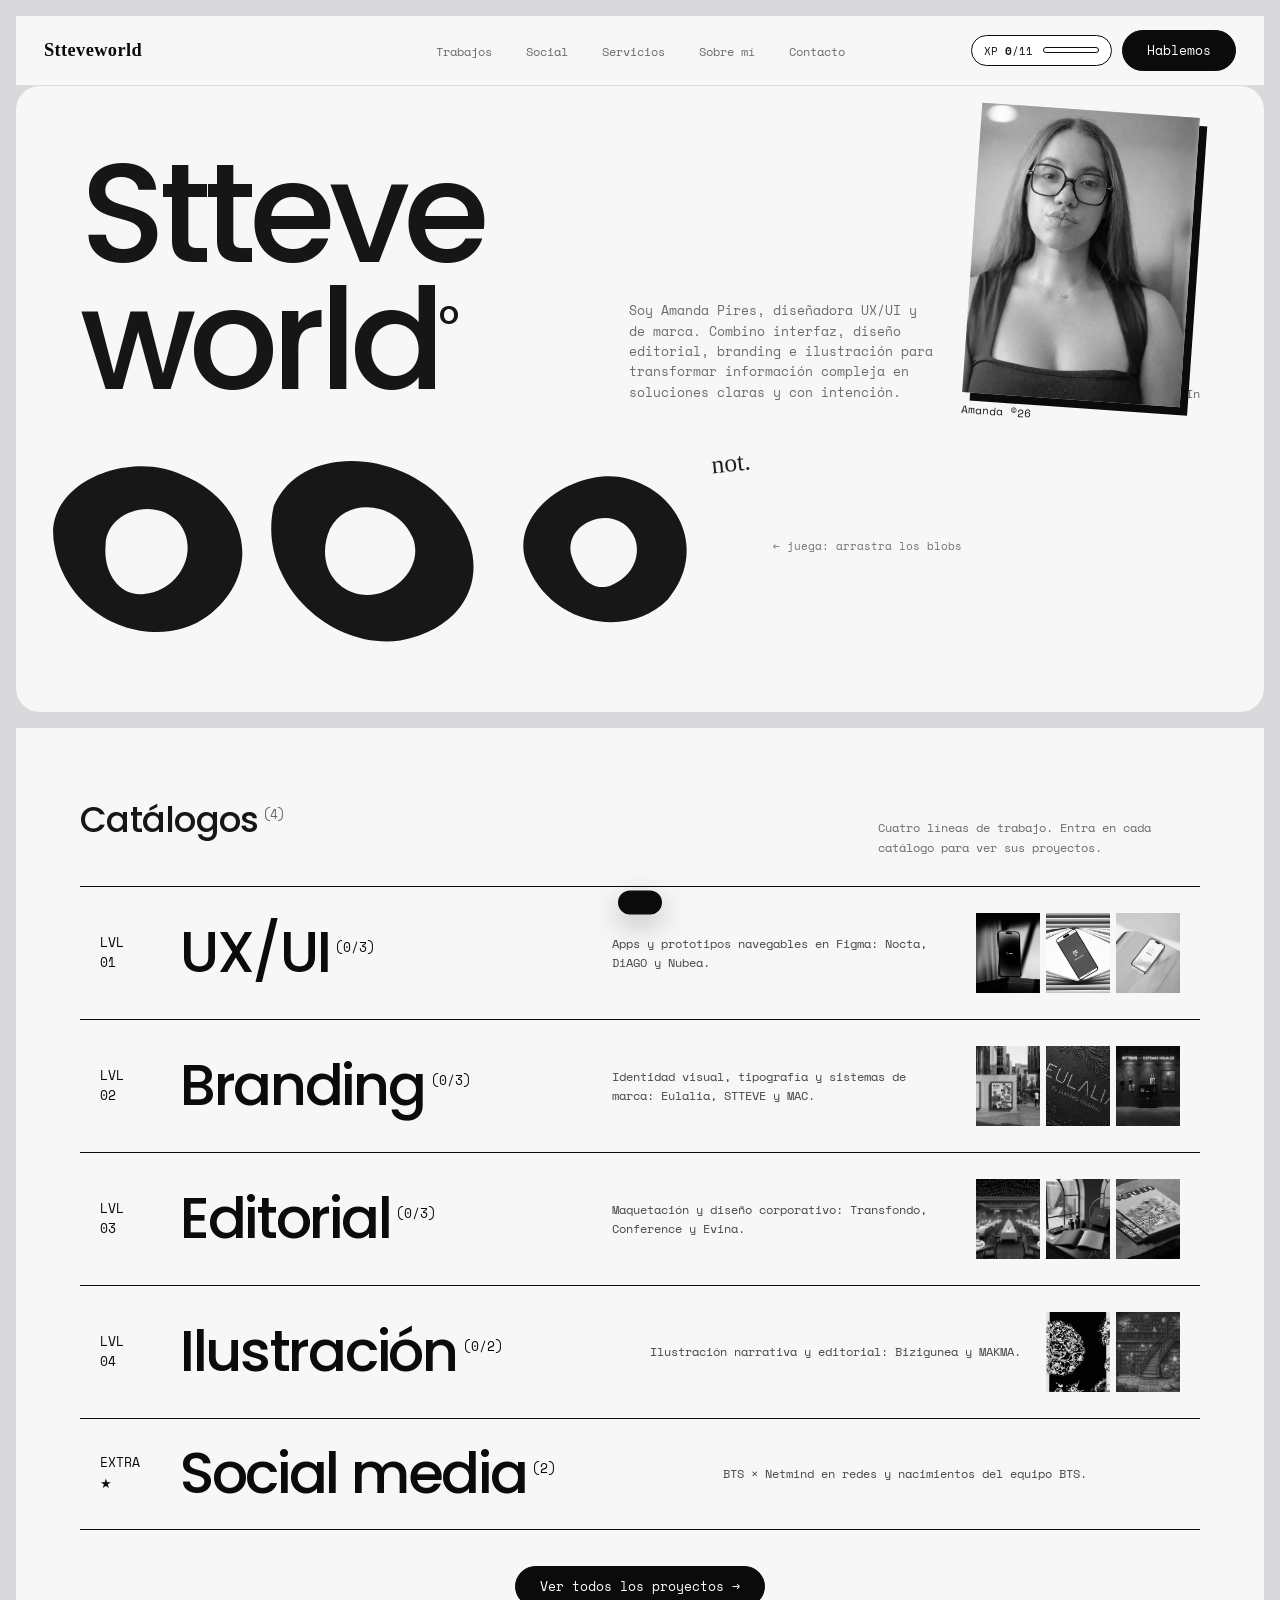
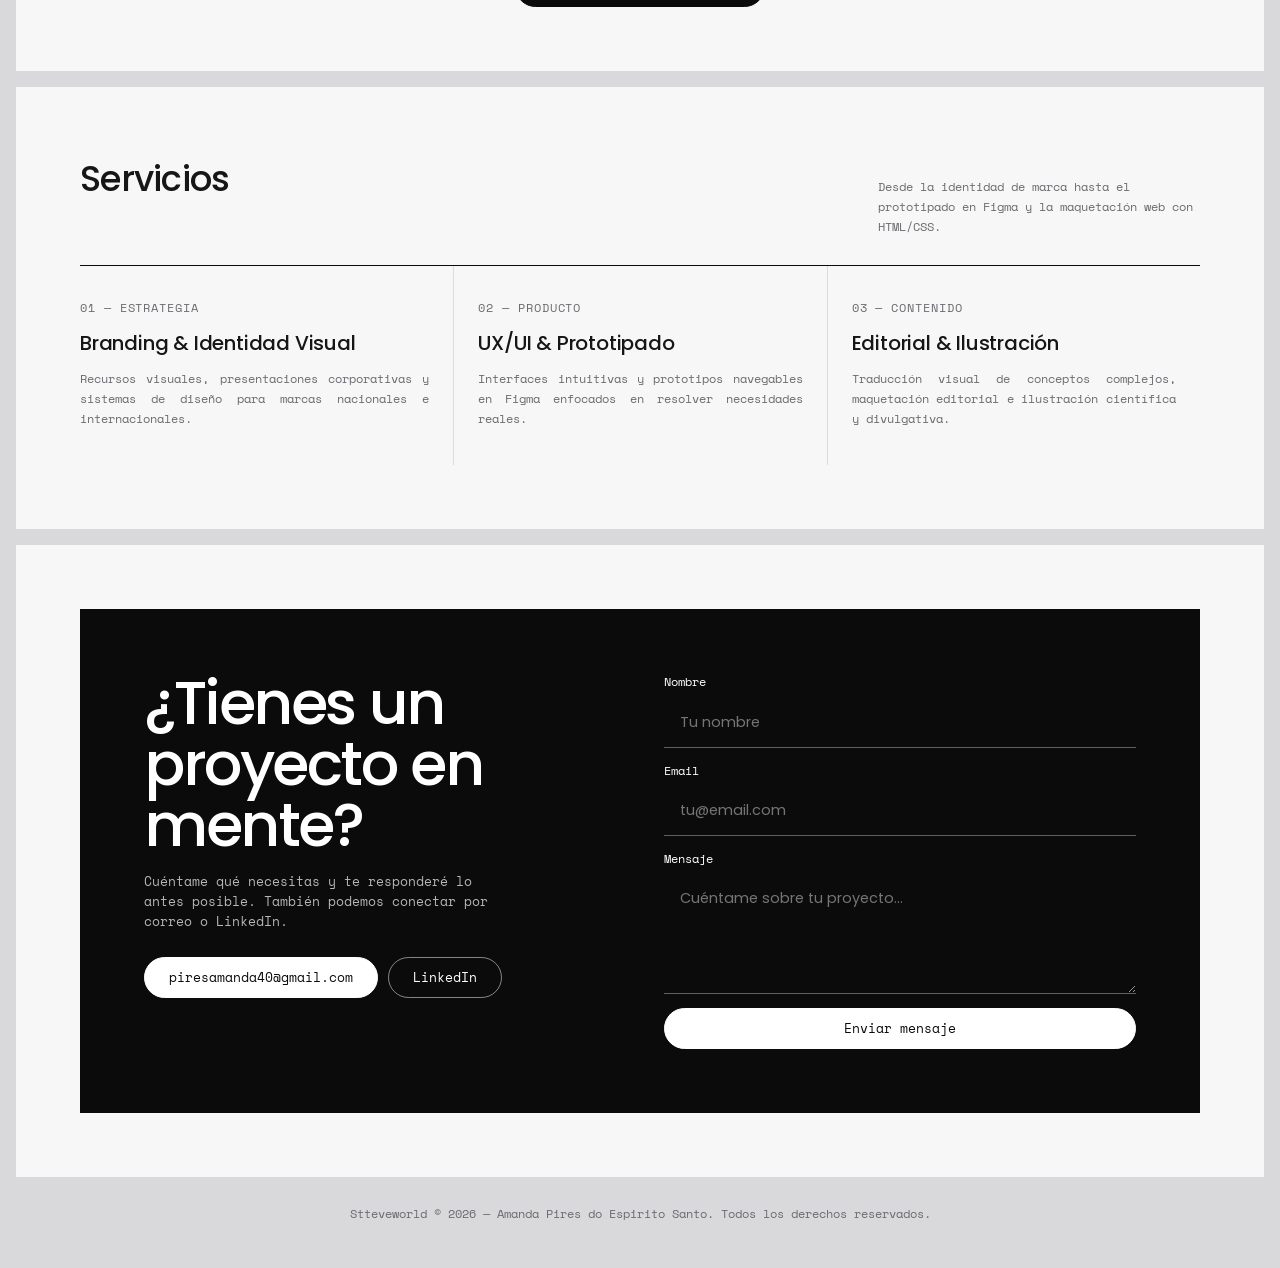
==== commit 2b9922d5: "Add files via upload" ====
--- a/index.html
+++ b/index.html
@@ -9,7 +9,8 @@
     <link rel="preconnect" href="https://fonts.googleapis.com">
     <link rel="preconnect" href="https://fonts.gstatic.com" crossorigin>
     <link href="https://fonts.googleapis.com/css2?family=Permanent+Marker&family=Space+Mono:wght@400;700&display=swap" rel="stylesheet">
-
+    <link rel="stylesheet" href="estilos.css">
+</head>
     <style>
         @font-face { font-family: "Poppins"; src: url("font/Poppins-Regular.ttf") format("truetype"); font-weight: 400; font-display: swap; }
         @font-face { font-family: "Poppins"; src: url("font/Poppins-Medium.ttf") format("truetype"); font-weight: 500; font-display: swap; }
--- a/estilos.css
+++ b/estilos.css
@@ -0,0 +1,978 @@
+
+/* =========================================================
+   1. FUENTES LOCALES
+   ========================================================= */
+
+@font-face {
+    font-family: "Poppins";
+    src: url("../font/Poppins-Regular.ttf") format("truetype");
+    font-weight: 400;
+    font-style: normal;
+    font-display: swap;
+}
+
+@font-face {
+    font-family: "Poppins";
+    src: url("../font/Poppins-Medium.ttf") format("truetype");
+    font-weight: 500;
+    font-style: normal;
+    font-display: swap;
+}
+
+@font-face {
+    font-family: "Poppins";
+    src: url("../font/Poppins-Bold.ttf") format("truetype");
+    font-weight: 700;
+    font-style: normal;
+    font-display: swap;
+}
+
+
+/* =========================================================
+   2. VARIABLES GLOBALES
+   ========================================================= */
+
+:root {
+    /* Colores */
+    --fondo: #e4e5ea;
+    --blanco: #ffffff;
+    --hoja: #ffffff;
+    --gris-claro: #f0f1f4;
+    --borde: #dcdde3;
+    --negro: #000000;
+    --texto: #111111;
+    --texto-suave: #555a63;
+    --fondo-cabecera: #f7f7f8;
+
+    /* Tipografía */
+    --fuente: "Poppins", system-ui, -apple-system,
+        "Segoe UI", Roboto, sans-serif;
+
+    --texto-xs: 0.75rem;
+    --texto-sm: 0.875rem;
+    --texto-base: 1rem;
+
+    /* Bordes */
+    --radio-xl: 24px;
+    --radio-lg: 16px;
+    --radio-md: 12px;
+    --radio-pill: 999px;
+
+    /* Espaciado */
+    --franja: 16px;
+    --separacion: 12px;
+    --espacio-seccion: 32px;
+
+    /* Efectos */
+    --sombra-hover: 0 12px 24px rgb(0 0 0 / 8%);
+    --transicion: 0.25s ease;
+}
+
+
+/* =========================================================
+   3. RESET Y ESTILOS GENERALES
+   ========================================================= */
+
+*,
+*::before,
+*::after {
+    box-sizing: border-box;
+}
+
+html {
+    scroll-behavior: smooth;
+    -webkit-text-size-adjust: 100%;
+}
+
+body {
+    margin: 0;
+    background: var(--fondo);
+    color: var(--texto);
+    font-family: var(--fuente);
+    font-size: var(--texto-base);
+    line-height: 1.6;
+}
+
+img {
+    display: block;
+    max-width: 100%;
+    height: auto;
+}
+
+h1,
+h2,
+h3,
+p {
+    margin: 0;
+}
+
+a {
+    -webkit-tap-highlight-color: transparent;
+}
+
+button,
+input,
+textarea,
+select {
+    font: inherit;
+}
+
+a:focus-visible,
+button:focus-visible,
+input:focus-visible,
+textarea:focus-visible,
+select:focus-visible,
+.menu-icon:focus-visible {
+    outline: 3px solid #6b21a8;
+    outline-offset: 4px;
+}
+
+.contenedor-full {
+    width: 100%;
+    max-width: 1400px;
+    margin-inline: auto;
+    padding: var(--separacion);
+}
+
+
+/* =========================================================
+   4. BOTONES
+   ========================================================= */
+
+.boton {
+    display: inline-flex;
+    align-items: center;
+    justify-content: center;
+    gap: 8px;
+    padding: 12px 22px;
+
+    border: 1px solid transparent;
+    border-radius: var(--radio-pill);
+
+    background: var(--negro);
+    color: var(--blanco);
+
+    font-size: 0.8125rem;
+    font-weight: 500;
+    line-height: 1.4;
+    text-align: center;
+    text-decoration: none;
+    cursor: pointer;
+
+    transition:
+        transform var(--transicion),
+        background-color var(--transicion),
+        color var(--transicion);
+}
+
+.boton--header {
+    padding: 10px 20px;
+    font-size: var(--texto-xs);
+    white-space: nowrap;
+}
+
+.boton--inline {
+    margin-top: 20px;
+}
+
+.boton--blanco {
+    background: var(--blanco);
+    color: var(--negro);
+}
+
+.boton-volver {
+    display: inline-flex;
+    align-items: center;
+    justify-content: center;
+
+    margin-top: 12px;
+    padding: 8px 18px;
+
+    border: 1px solid var(--negro);
+    border-radius: var(--radio-pill);
+
+    color: var(--negro);
+    font-size: 0.8125rem;
+    font-weight: 500;
+    text-decoration: none;
+
+    transition:
+        background-color var(--transicion),
+        color var(--transicion);
+}
+
+
+/* =========================================================
+   5. CABECERA Y NAVEGACIÓN
+   ========================================================= */
+
+/*
+   La cabecera permanece en el flujo normal.
+   No es fija ni sticky y desaparece al hacer scroll.
+*/
+
+.cabecera {
+    position: relative;
+    z-index: 10;
+
+    background: var(--hoja);
+    border-bottom: 1px solid var(--borde);
+}
+
+.cabecera__interior {
+    position: relative;
+
+    display: flex;
+    align-items: center;
+    justify-content: space-between;
+    gap: 24px;
+
+    padding: 12px 24px;
+
+    background: var(--fondo-cabecera);
+    border-radius: var(--radio-pill);
+}
+
+.logo {
+    flex-shrink: 0;
+
+    color: var(--negro);
+    font-size: 0.9375rem;
+    font-weight: 700;
+    letter-spacing: -0.01em;
+    text-decoration: none;
+}
+
+.navegacion__lista {
+    display: flex;
+    align-items: center;
+    gap: 20px;
+
+    margin: 0;
+    padding: 0;
+    list-style: none;
+}
+
+.navegacion__lista a {
+    color: var(--texto-suave);
+    font-size: var(--texto-xs);
+    font-weight: 500;
+    text-decoration: none;
+
+    transition: color var(--transicion);
+}
+
+/* Control del menú móvil */
+
+.menu-toggle {
+    position: absolute;
+    width: 1px;
+    height: 1px;
+    overflow: hidden;
+    clip-path: inset(50%);
+    white-space: nowrap;
+}
+
+.menu-icon {
+    display: none;
+    flex-direction: column;
+    justify-content: center;
+    gap: 5px;
+
+    padding: 8px;
+    border-radius: var(--radio-md);
+    cursor: pointer;
+}
+
+.menu-icon span {
+    display: block;
+    width: 22px;
+    height: 2px;
+
+    background: var(--negro);
+    border-radius: 2px;
+
+    transition:
+        transform var(--transicion),
+        opacity var(--transicion);
+}
+
+
+/* =========================================================
+   6. HERO / PORTADA
+   ========================================================= */
+
+.hero {
+    padding: var(--franja);
+
+    background: var(--blanco);
+    border-radius: var(--radio-xl);
+
+    scroll-margin-top: 24px;
+}
+
+.hero__fondo {
+    display: flex;
+    flex-direction: column;
+    align-items: center;
+    justify-content: center;
+    gap: 22px;
+
+    min-height: 75vh;
+    padding: 64px 24px;
+
+    border-radius: var(--radio-lg);
+
+    background:
+        linear-gradient(
+            rgb(0 0 0 / 35%),
+            rgb(0 0 0 / 35%)
+        ),
+        radial-gradient(
+            circle at center,
+            #2e1065 0%,
+            #000000 100%
+        );
+
+    color: var(--blanco);
+    text-align: center;
+}
+
+.hero__fondo h1 {
+    max-width: 850px;
+
+    color: var(--blanco);
+    font-size: clamp(2.25rem, 5.5vw, 4rem);
+    font-weight: 700;
+    line-height: 1.1;
+    letter-spacing: -0.02em;
+    text-wrap: balance;
+}
+
+.hero__fondo p {
+    max-width: 540px;
+
+    color: rgb(255 255 255 / 85%);
+    font-size: var(--texto-base);
+}
+
+
+/* =========================================================
+   7. SECCIONES GENERALES
+   ========================================================= */
+
+.seccion-bloque {
+    margin-top: var(--separacion);
+    padding: clamp(28px, 5vw, 64px);
+
+    background: var(--blanco);
+    border-radius: var(--radio-xl);
+
+    scroll-margin-top: 24px;
+}
+
+.seccion-header {
+    display: grid;
+    grid-template-columns: repeat(2, minmax(0, 1fr));
+    align-items: start;
+    gap: 48px;
+}
+
+.seccion-header h2 {
+    font-size: clamp(1.75rem, 3.5vw, 2.75rem);
+    font-weight: 700;
+    line-height: 1.15;
+    letter-spacing: -0.02em;
+    text-wrap: balance;
+}
+
+.seccion-header p {
+    max-width: 60ch;
+    color: var(--texto-suave);
+}
+
+
+/* =========================================================
+   8. TARJETAS BENTO
+   ========================================================= */
+
+.bento-grid {
+    display: grid;
+    grid-template-columns: minmax(0, 1.4fr) minmax(0, 1fr);
+    grid-template-rows: repeat(2, minmax(180px, auto));
+    gap: var(--separacion);
+
+    margin-top: var(--espacio-seccion);
+}
+
+.bento-card {
+    display: flex;
+    flex-direction: column;
+    justify-content: space-between;
+    gap: 24px;
+
+    min-width: 0;
+    padding: 32px;
+
+    border-radius: var(--radio-lg);
+
+    transition:
+        transform var(--transicion),
+        box-shadow var(--transicion);
+}
+
+.bento-card h3 {
+    margin-bottom: 8px;
+
+    font-size: 1.5rem;
+    font-weight: 700;
+    line-height: 1.2;
+}
+
+.bento-card p {
+    max-width: 44ch;
+    font-size: 0.9375rem;
+}
+
+.bento-card--destacada {
+    grid-row: span 2;
+
+    background: var(--gris-claro);
+    color: var(--texto);
+}
+
+.bento-card--destacada p {
+    color: var(--texto-suave);
+}
+
+.bento-card--oscura {
+    background: var(--negro);
+    color: var(--blanco);
+}
+
+.bento-card--oscura p {
+    color: rgb(255 255 255 / 72%);
+}
+
+.bento-tag {
+    align-self: flex-start;
+
+    padding: 6px 14px;
+
+    background: var(--blanco);
+    border: 1px solid var(--borde);
+    border-radius: var(--radio-pill);
+
+    font-size: var(--texto-xs);
+    font-weight: 500;
+}
+
+
+/* =========================================================
+   9. TARJETAS DE TRABAJOS
+   ========================================================= */
+
+.grid-trabajos {
+    display: grid;
+    grid-template-columns: repeat(3, minmax(0, 1fr));
+    gap: 16px;
+
+    margin-top: var(--espacio-seccion);
+}
+
+.tarjeta-trabajo {
+    display: block;
+    min-width: 0;
+    overflow: hidden;
+
+    border: 1px solid var(--borde);
+    border-radius: var(--radio-lg);
+
+    background: var(--blanco);
+    color: inherit;
+    text-decoration: none;
+
+    transition:
+        transform var(--transicion),
+        box-shadow var(--transicion);
+}
+
+.tarjeta-trabajo__media {
+    position: relative;
+    width: 100%;
+    height: 220px;
+    overflow: hidden;
+}
+
+.tarjeta-trabajo__media--purple {
+    background: linear-gradient(135deg, #3b1b6d 0%, #6b21a8 100%);
+}
+
+.tarjeta-trabajo__media--yellow {
+    background: linear-gradient(135deg, #4d460e 0%, #d9f99d 100%);
+}
+
+.tarjeta-trabajo__media--pink {
+    background: linear-gradient(135deg, #581c87 0%, #db2777 100%);
+}
+
+.tarjeta-trabajo__media--blue {
+    background: linear-gradient(135deg, #1e3a8a 0%, #3b82f6 100%);
+}
+
+.tarjeta-trabajo__media--navy {
+    background: linear-gradient(135deg, #111827 0%, #4338ca 100%);
+}
+
+.tarjeta-trabajo__circulo {
+    position: absolute;
+    top: 20px;
+    right: -20px;
+
+    width: 160px;
+    height: 160px;
+
+    border-radius: 50%;
+    background: rgb(255 255 255 / 25%);
+    backdrop-filter: blur(8px);
+}
+
+.tarjeta-trabajo__info {
+    padding: 20px 24px;
+}
+
+.tarjeta-trabajo__info h3 {
+    margin-bottom: 4px;
+
+    font-size: 1.25rem;
+    font-weight: 700;
+}
+
+.tarjeta-trabajo__info p {
+    color: var(--texto-suave);
+    font-size: var(--texto-sm);
+}
+
+
+/* =========================================================
+   10. DETALLE DE SUBPROYECTOS
+   ========================================================= */
+
+.seccion-header-detalle {
+    display: flex;
+    align-items: flex-start;
+    justify-content: space-between;
+    gap: 24px;
+
+    margin-bottom: var(--espacio-seccion);
+}
+
+.grid-subproyectos {
+    display: grid;
+    grid-template-columns: repeat(3, minmax(0, 1fr));
+    gap: 16px;
+}
+
+.tarjeta-subproyecto {
+    min-width: 0;
+    overflow: hidden;
+
+    border: 1px solid var(--borde);
+    border-radius: var(--radio-lg);
+
+    background: var(--blanco);
+
+    transition: transform var(--transicion);
+}
+
+.tarjeta-subproyecto__media {
+    position: relative;
+    height: 200px;
+    overflow: hidden;
+}
+
+.tarjeta-subproyecto__contenido {
+    padding: 20px 24px;
+}
+
+.pill-tag {
+    display: inline-block;
+
+    margin-bottom: 12px;
+    padding: 4px 12px;
+
+    border-radius: var(--radio-pill);
+    background: var(--gris-claro);
+
+    color: var(--texto-suave);
+    font-size: var(--texto-xs);
+}
+
+.tarjeta-subproyecto__contenido h3 {
+    margin-bottom: 6px;
+
+    font-size: 1.25rem;
+    font-weight: 700;
+}
+
+.tarjeta-subproyecto__contenido p {
+    color: var(--texto-suave);
+    font-size: var(--texto-sm);
+}
+
+
+/* =========================================================
+   11. HERRAMIENTAS
+   ========================================================= */
+
+.grid-herramientas {
+    display: grid;
+    grid-template-columns: repeat(3, minmax(0, 1fr));
+    gap: var(--separacion);
+
+    margin-top: var(--espacio-seccion);
+}
+
+.tarjeta-herramienta {
+    min-width: 0;
+    padding: 28px;
+
+    border: 1px solid var(--borde);
+    border-radius: var(--radio-lg);
+
+    transition:
+        transform var(--transicion),
+        box-shadow var(--transicion);
+}
+
+.tarjeta-herramienta h3 {
+    margin-bottom: 8px;
+
+    font-size: 1.25rem;
+    font-weight: 700;
+}
+
+.tarjeta-herramienta p {
+    color: var(--texto-suave);
+    font-size: 0.9375rem;
+}
+
+
+/* =========================================================
+   12. CONTACTO Y PIE DE PÁGINA
+   ========================================================= */
+
+.bento-cta {
+    display: flex;
+    flex-direction: column;
+    align-items: center;
+    gap: 16px;
+
+    padding: clamp(40px, 7vw, 88px) 24px;
+
+    border-radius: var(--radio-lg);
+    background: var(--negro);
+    color: var(--blanco);
+
+    text-align: center;
+}
+
+.bento-cta h2 {
+    max-width: 18ch;
+
+    font-size: clamp(1.75rem, 4vw, 3rem);
+    font-weight: 700;
+    line-height: 1.15;
+    text-wrap: balance;
+}
+
+.bento-cta p {
+    max-width: 52ch;
+    margin-bottom: 8px;
+
+    color: rgb(255 255 255 / 75%);
+}
+
+.pie {
+    padding: 28px 16px;
+
+    color: var(--texto-suave);
+    font-size: 0.8125rem;
+    text-align: center;
+}
+
+
+/* =========================================================
+   13. INTERACCIONES
+   ========================================================= */
+
+@media (hover: hover) and (pointer: fine) {
+    .boton:hover {
+        transform: translateY(-2px);
+    }
+
+    .boton-volver:hover {
+        background: var(--negro);
+        color: var(--blanco);
+    }
+
+    .navegacion__lista a:hover {
+        color: var(--negro);
+    }
+
+    .bento-card:hover,
+    .tarjeta-trabajo:hover,
+    .tarjeta-subproyecto:hover,
+    .tarjeta-herramienta:hover {
+        transform: translateY(-4px);
+    }
+
+    .bento-card:hover,
+    .tarjeta-trabajo:hover,
+    .tarjeta-herramienta:hover {
+        box-shadow: var(--sombra-hover);
+    }
+}
+
+
+/* =========================================================
+   14. TABLET
+   ========================================================= */
+
+@media (max-width: 900px) {
+    .seccion-header {
+        grid-template-columns: 1fr;
+        gap: 20px;
+    }
+
+    .bento-grid {
+        grid-template-columns: repeat(2, minmax(0, 1fr));
+        grid-template-rows: auto;
+    }
+
+    .bento-card--destacada {
+        grid-row: auto;
+        grid-column: 1 / -1;
+    }
+
+    .grid-trabajos,
+    .grid-subproyectos {
+        grid-template-columns: repeat(2, minmax(0, 1fr));
+    }
+
+    .grid-herramientas {
+        grid-template-columns: repeat(2, minmax(0, 1fr));
+    }
+
+    .cabecera__interior {
+        gap: 16px;
+        padding-inline: 20px;
+    }
+
+    .navegacion__lista {
+        gap: 14px;
+    }
+}
+
+
+/* =========================================================
+   15. MÓVIL
+   ========================================================= */
+
+@media (max-width: 600px) {
+    .contenedor-full {
+        padding: 8px;
+    }
+
+    .cabecera__interior {
+        gap: 12px;
+        padding: 12px 16px;
+        border-radius: var(--radio-lg);
+    }
+
+    .logo {
+        font-size: 0.875rem;
+    }
+
+    .boton--header {
+        padding: 9px 13px;
+        font-size: 0.6875rem;
+    }
+
+    .hero {
+        padding: 8px;
+        border-radius: var(--radio-lg);
+    }
+
+    .hero__fondo {
+        min-height: 65vh;
+        gap: 18px;
+        padding: 48px 20px;
+    }
+
+    .hero__fondo h1 {
+        font-size: clamp(2rem, 9vw, 3rem);
+    }
+
+    .hero__fondo p {
+        font-size: 0.9375rem;
+    }
+
+    .seccion-bloque {
+        padding: 28px 20px;
+        border-radius: var(--radio-lg);
+    }
+
+    .seccion-header h2 {
+        font-size: clamp(1.75rem, 7vw, 2.25rem);
+    }
+
+    .bento-grid,
+    .grid-trabajos,
+    .grid-subproyectos,
+    .grid-herramientas {
+        grid-template-columns: 1fr;
+    }
+
+    .bento-card {
+        padding: 24px;
+    }
+
+    .bento-card h3 {
+        font-size: 1.35rem;
+    }
+
+    .tarjeta-trabajo__media {
+        height: 200px;
+    }
+
+    .seccion-header-detalle {
+        flex-direction: column;
+        gap: 12px;
+    }
+
+    .tarjeta-trabajo__info,
+    .tarjeta-subproyecto__contenido {
+        padding: 18px 20px;
+    }
+
+    .tarjeta-herramienta {
+        padding: 24px;
+    }
+
+    .bento-cta {
+        padding: 48px 20px;
+    }
+}
+
+
+/* =========================================================
+   16. ACCESIBILIDAD: MOVIMIENTO REDUCIDO
+   ========================================================= */
+
+@media (prefers-reduced-motion: reduce) {
+    html {
+        scroll-behavior: auto;
+    }
+
+    *,
+    *::before,
+    *::after {
+        animation-duration: 0.01ms !important;
+        animation-iteration-count: 1 !important;
+        transition-duration: 0.01ms !important;
+        scroll-behavior: auto !important;
+    }
+}
+/* Contenedor de la imagen del proyecto */
+.proyecto-imagen-container {
+  width: 100%;
+  height: 400px; /* O la altura deseada para tus tarjetas/secciones */
+  overflow: hidden;
+  border-radius: 12px;
+  position: relative;
+}
+
+/* Ajuste inteligente de la imagen */
+.proyecto-imagen-container img {
+  width: 100%;
+  height: 100%;
+  object-fit: cover; /* Ajusta la imagen recortando suavemente para llenar todo el espacio */
+  object-position: center top; /* Centra la imagen priorizando la parte superior */
+  display: block;
+}
+/* Contenedor principal de la figura */
+.cn-fig {
+  width: 100%;
+  margin: 0;
+  padding: 0;
+  box-sizing: border-box;
+}
+
+/* Contenedor general de la sección */
+.cn {
+  width: 100%;
+  box-sizing: border-box;
+}
+
+/* Bloque para los perfiles de usuario (se mostrarán ordenados verticalmente uno debajo del otro dentro de su caja oscura) */
+.cn-user-block {
+  display: flex;
+  flex-direction: column;
+  gap: 30px;
+  margin-bottom: 40px;
+}
+
+/* Estilo individual para cada tarjeta de figura */
+.cn-fig {
+  width: 100%;
+  background-color: #0b0b0b;
+  border: 1px solid #1a1a1a;
+  border-radius: 6px;
+  padding: 16px;
+  box-sizing: border-box;
+  margin: 0;
+}
+
+/* Ajuste de las imágenes de los perfiles para que encajen perfectas */
+.cn-fig img {
+  width: 100%;
+  height: auto;
+  display: block;
+  object-fit: contain;
+  border-radius: 4px;
+}
+
+/* Contenedor específico para el Journey Map para darle su espacio independiente */
+.cn-journey-container {
+  margin-top: 20px;
+}
+
+.cn-journey-wrapper {
+  width: 100%;
+  overflow: hidden;
+  border-radius: 4px;
+}
+
+.cn-journey-wrapper img {
+  width: 100%;
+  height: auto;
+  display: block;
+  object-fit: contain;
+}
+
+/* Estilos de los textos y pies de foto */
+.cn-fig figcaption {
+  margin-top: 12px;
+  font-size: 0.85rem;
+  color: #b0b0b0;
+  text-align: left;
+  letter-spacing: 0.5px;
+  border-top: 1px solid #222;
+  padding-top: 10px;
+}
+
+.cn-fig figcaption span {
+  font-size: 0.75rem;
+  color: #707070;
+}
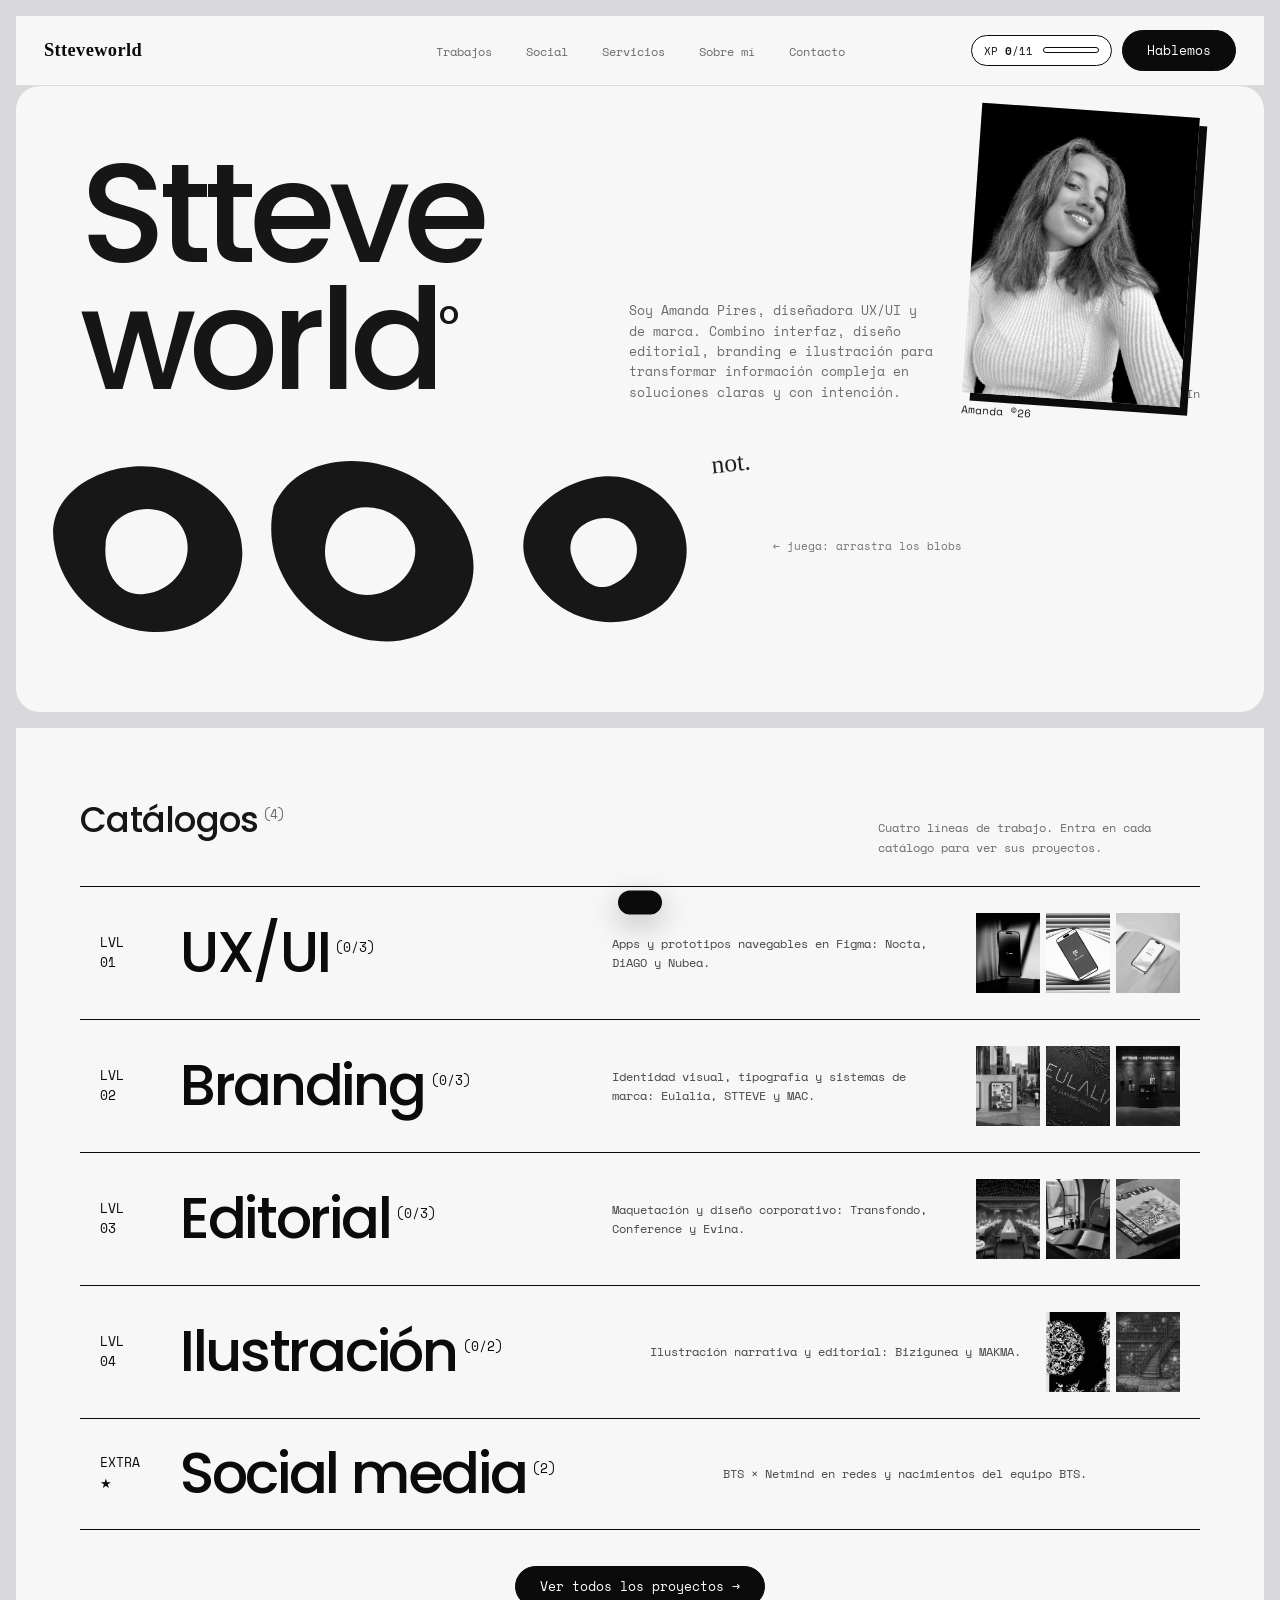
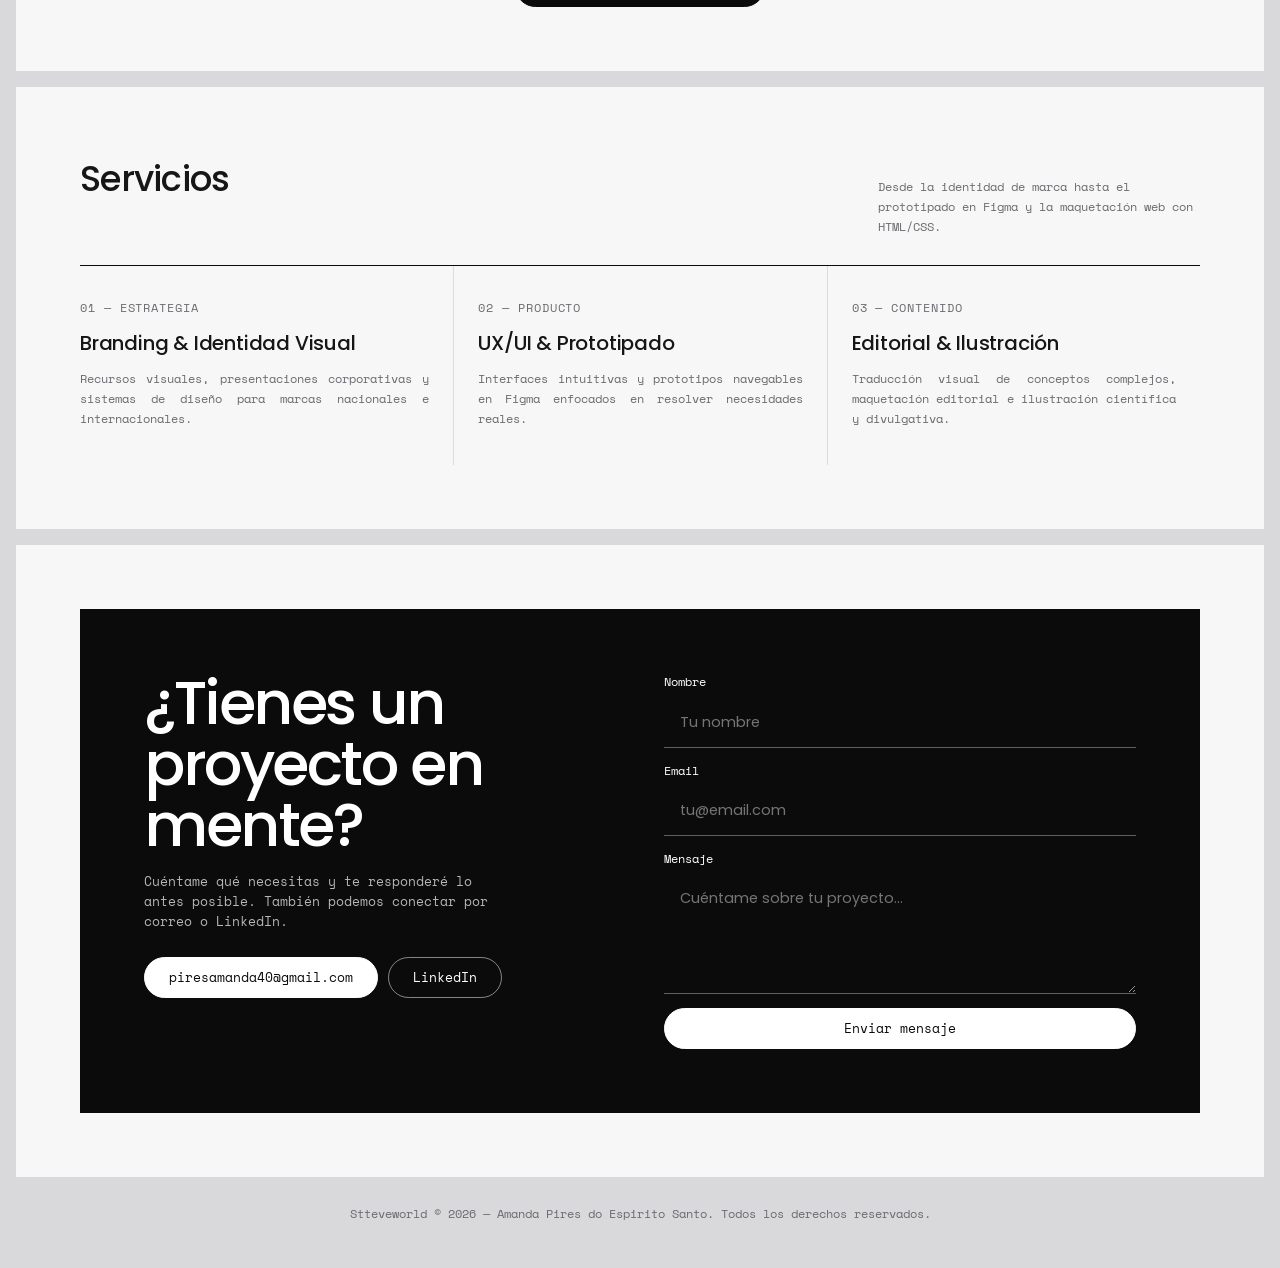
==== commit f6e9d22b: "Add files via upload" ====
--- a/index.html
+++ b/index.html
@@ -1,6 +1,7 @@
 <!DOCTYPE html>
 <html lang="es">
 <head>
+    <head>
     <meta charset="UTF-8">
     <meta name="viewport" content="width=device-width, initial-scale=1.0">
     <title>Stteveworld | Amanda Pires — UX/UI & Branding</title>
@@ -613,7 +614,7 @@
                     <span class="sticker sticker--negro drag" style="right:9%; bottom:12%; --rot:-5deg">UX/UI</span>
                 </div>
 
-                <p class="about__intro">Soy diseñadora UX/UI y gráfica en Bilbao. Trabajo con marcas y personas que necesitan claridad: mi enfoque es atento, directo y apoyado en rigor técnico.</p>
+                <p class="about__intro">Soy diseñadora UX/UI y gráfica. Trabajo con marcas y personas que necesitan claridad: mi enfoque es atento, directo y apoyado en rigor técnico.</p>
                 <p class="about__nota">Creo que el buen diseño no decora, ordena. Es el espacio donde la información compleja se vuelve clara, funcional y coherente, con menos ruido y más intención. Del concepto a la ejecución digital, adaptado a cada soporte.</p>
 
                 <p class="pista" style="text-align:center; display:block; margin:36px 0 0;">↓ baja y mueve la ★ por mi recorrido</p>
@@ -685,7 +686,7 @@
                 </div>
 
                 <div class="about__pie">
-                    <span>Bilbao, España — ©2026</span>
+                    <span>España — ©2026</span>
                     <span class="nota-marker">menos ruido, más intención.</span>
                 </div>
             </section>
